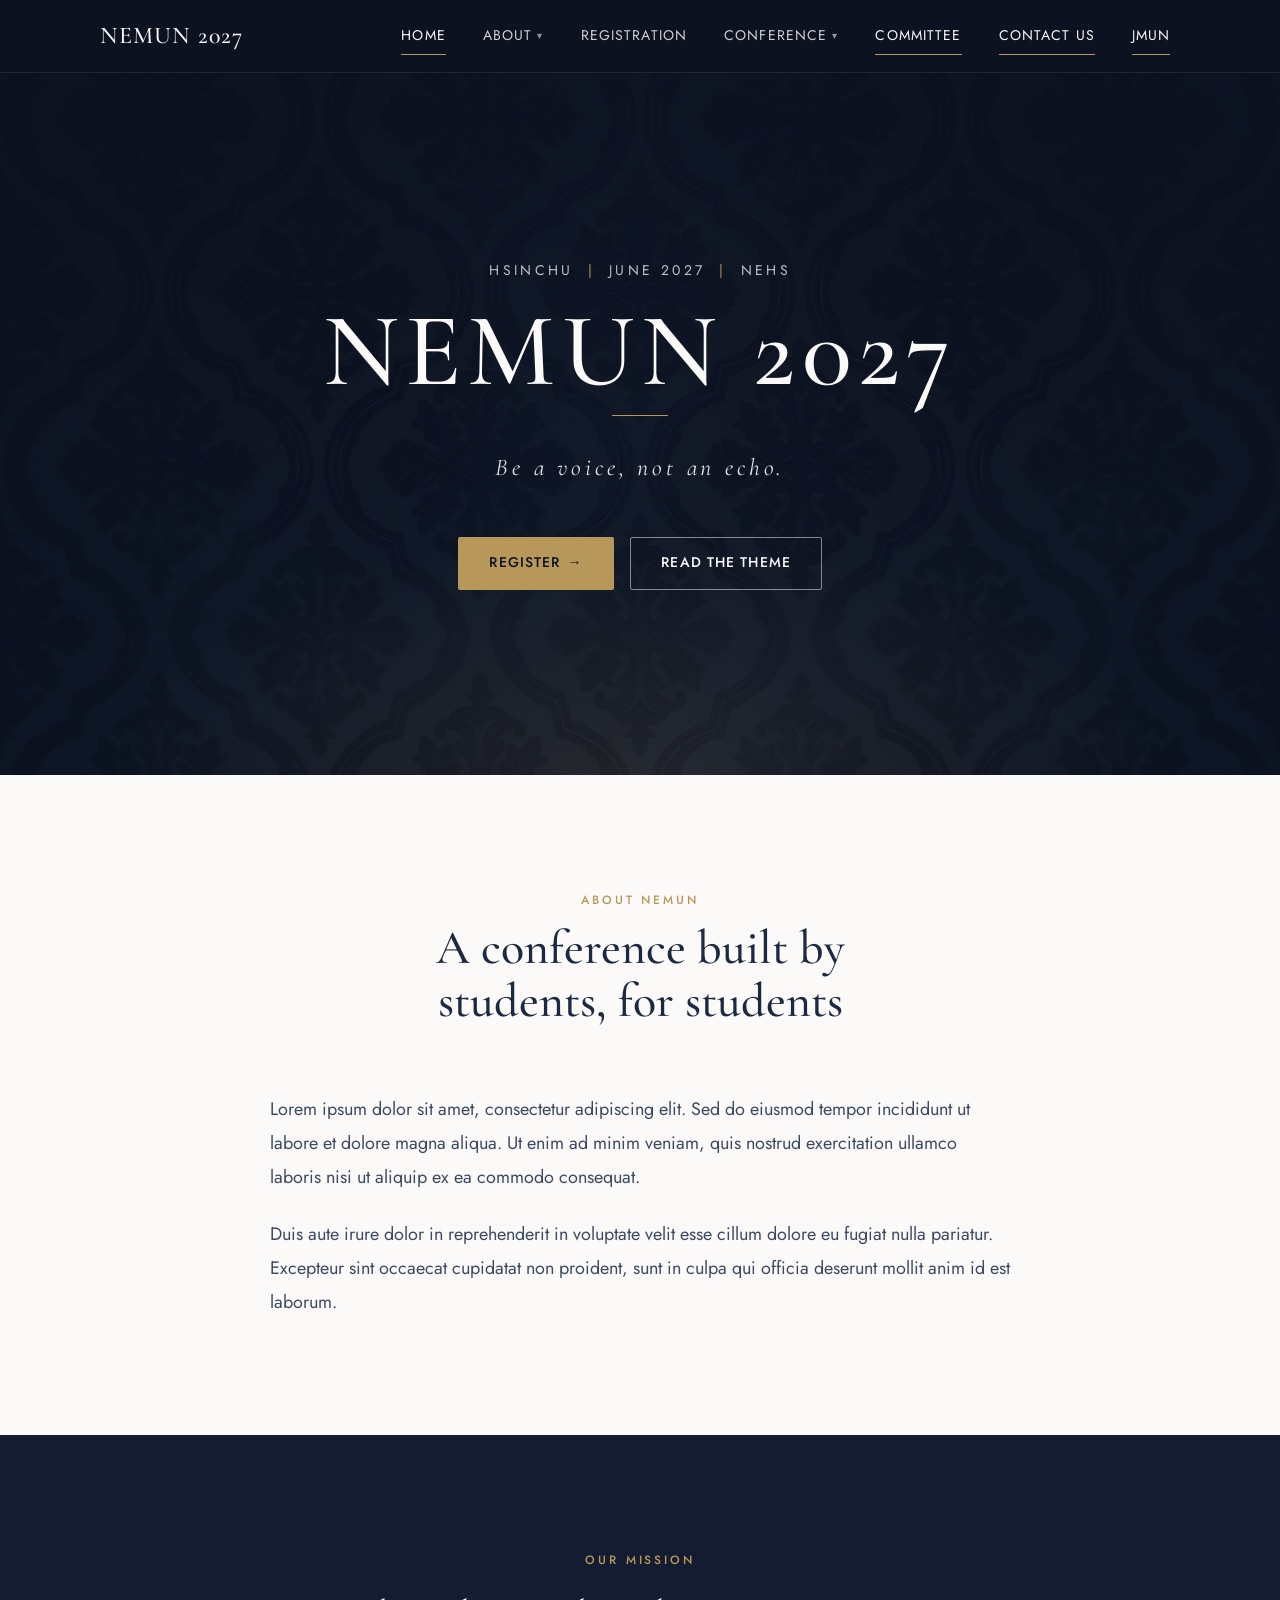
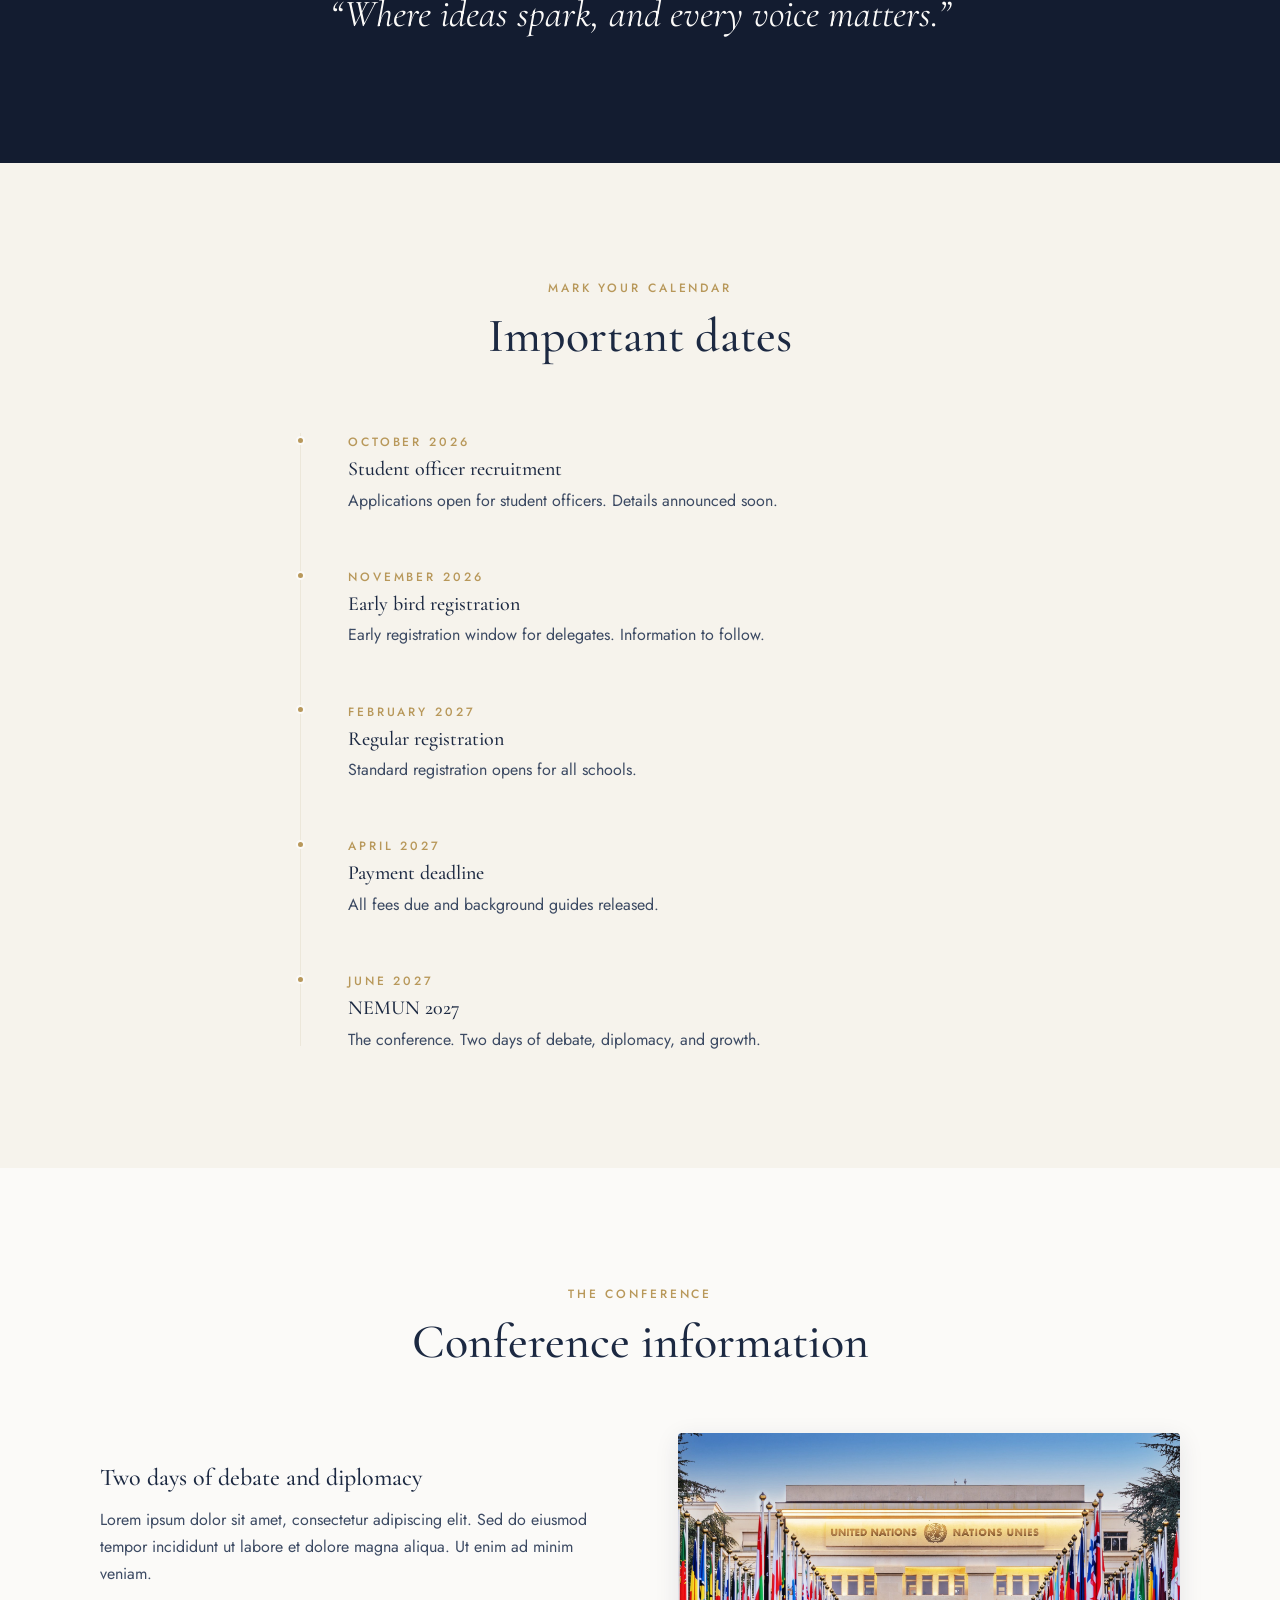
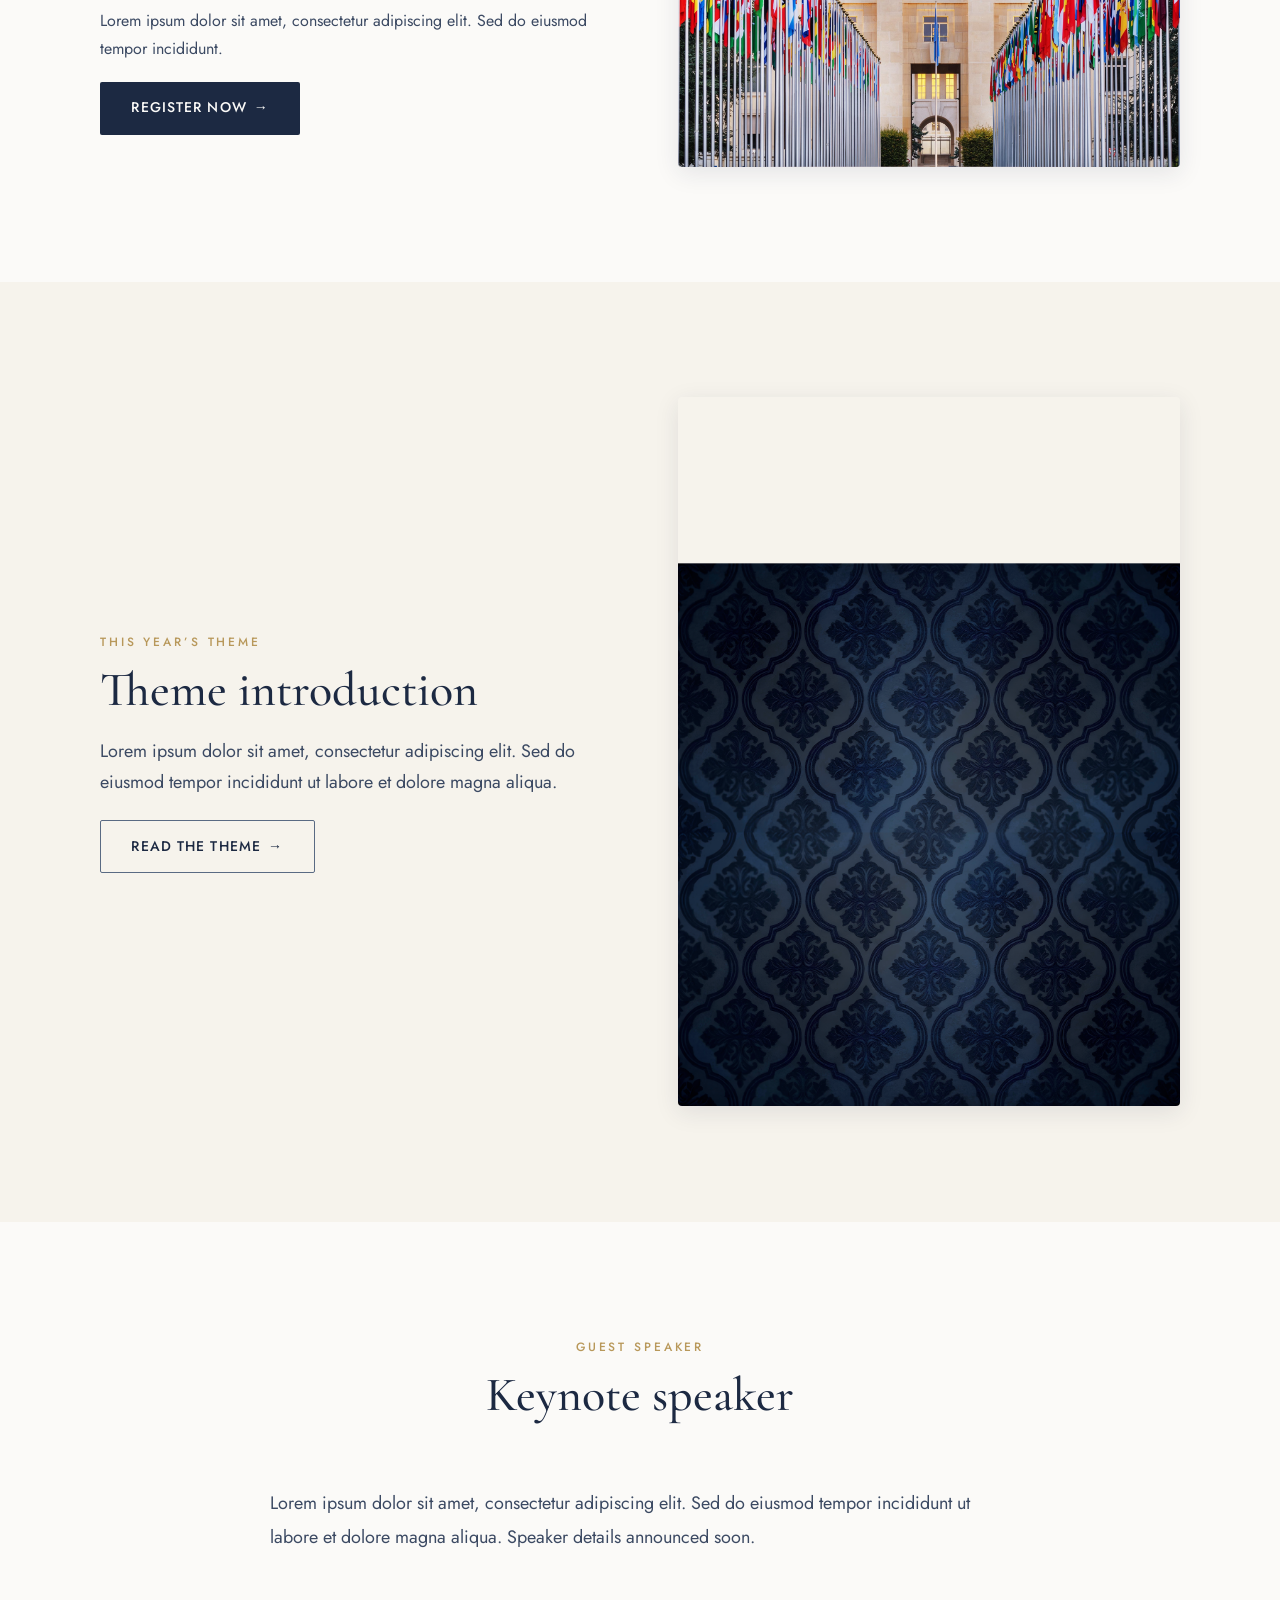
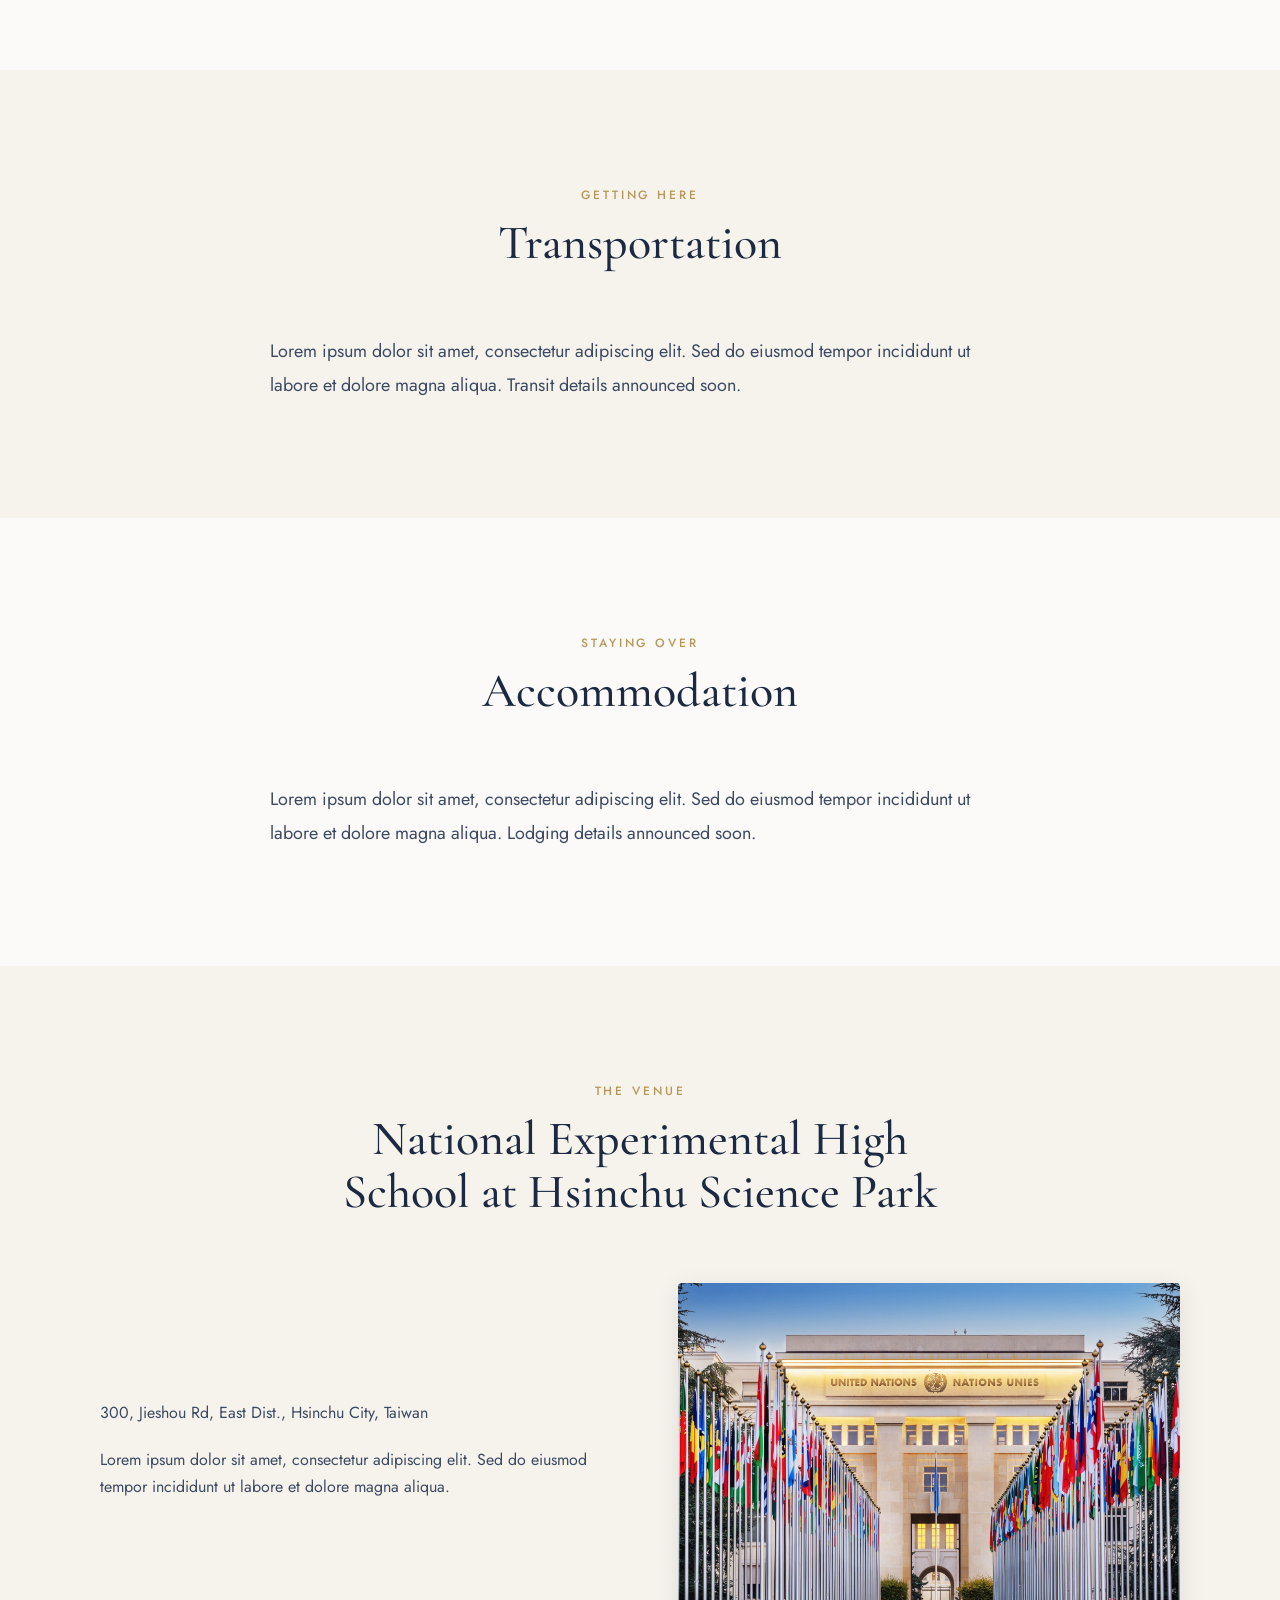
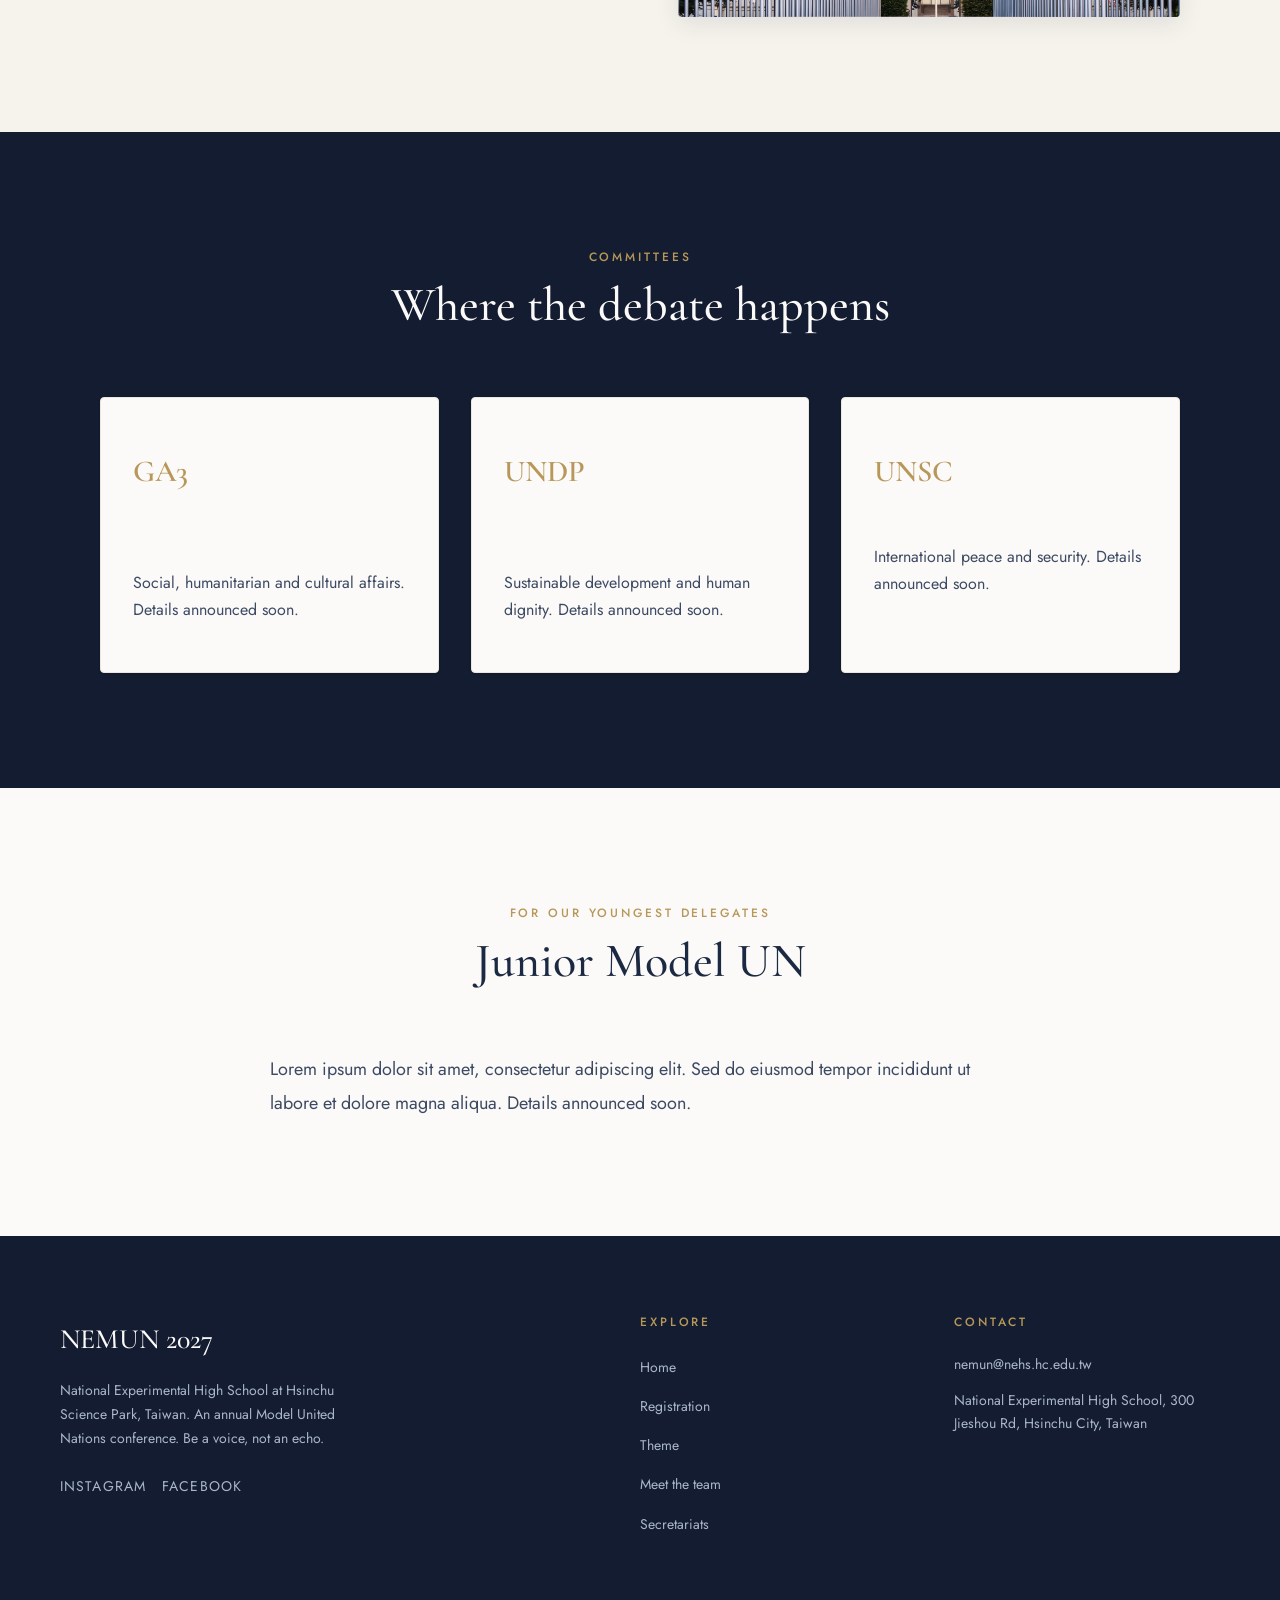
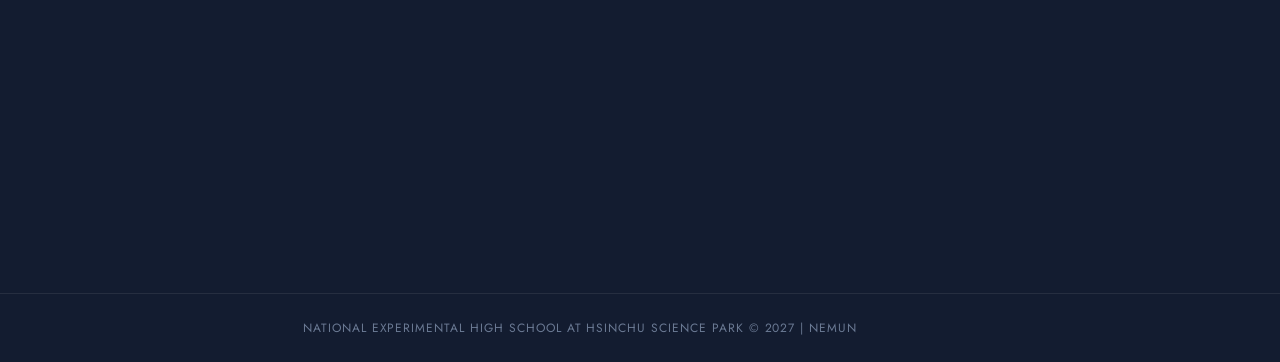
==== index.html @ b5946af2 "Fix routing: main.html -> index.html after rename" ====
<!DOCTYPE html>
<html lang="en">
<head>
  <meta charset="UTF-8">
  <meta name="viewport" content="width=device-width, initial-scale=1.0">
  <title>NEMUN 2027 | Model United Nations at NEHS</title>
  <meta name="description" content="NEMUN 2027, the annual Model United Nations conference hosted by National Experimental High School at Hsinchu Science Park. Be a voice, not an echo.">
  <link rel="preconnect" href="https://fonts.googleapis.com">
  <link rel="preconnect" href="https://fonts.gstatic.com" crossorigin>
  <link href="https://fonts.googleapis.com/css2?family=Cormorant+Garamond:ital,wght@0,400;0,500;0,600;1,400&family=Jost:wght@300;400;500&display=swap" rel="stylesheet">
  <link rel="stylesheet" href="tokens.css">
  <link rel="stylesheet" href="base.css">
  <link rel="stylesheet" href="nav.css">
  <link rel="stylesheet" href="hero.css">
  <link rel="stylesheet" href="sections.css">
  <link rel="stylesheet" href="footer.css">
  <link rel="stylesheet" href="motion.css">
</head>
<body data-page="index.html">

  <div data-site-header></div>

  <main>

    <!-- Hero -->
    <header class="hero">
      <div class="hero-inner reveal">
        <p class="hero-meta">
          <span>Hsinchu</span>
          <span class="meta-sep">|</span>
          <span>June 2027</span>
          <span class="meta-sep">|</span>
          <span>NEHS</span>
        </p>
        <h1 class="hero-title">NEMUN 2027</h1>
        <hr class="hero-rule">
        <p class="hero-tagline">Be a voice, not an echo.</p>
        <div class="btn-row btn-row--center">
          <a class="btn btn--gold" href="registration.html">Register <span class="btn-arrow" aria-hidden="true">&rarr;</span></a>
          <a class="btn btn--outline-light" href="theme-introduction.html">Read the theme</a>
        </div>
      </div>
    </header>

    <!-- About -->
    <section class="section section--cream" id="about">
      <div class="container-narrow" style="padding-inline:var(--gutter)">
        <div class="section-head reveal">
          <p class="eyebrow">About NEMUN</p>
          <h2 class="section-title">A conference built by students, for students</h2>
        </div>
        <div class="prose reveal">
          <p>Lorem ipsum dolor sit amet, consectetur adipiscing elit. Sed do eiusmod tempor incididunt ut labore et dolore magna aliqua. Ut enim ad minim veniam, quis nostrud exercitation ullamco laboris nisi ut aliquip ex ea commodo consequat.</p>
          <p>Duis aute irure dolor in reprehenderit in voluptate velit esse cillum dolore eu fugiat nulla pariatur. Excepteur sint occaecat cupidatat non proident, sunt in culpa qui officia deserunt mollit anim id est laborum.</p>
        </div>
      </div>
    </section>

    <!-- Quote band -->
    <section class="section section--navy">
      <div class="container-narrow" style="padding-inline:var(--gutter)">
        <div class="reveal" style="text-align:center">
          <p class="eyebrow">Our mission</p>
          <p class="lead" style="font-family:var(--font-display);font-size:clamp(1.6rem,4vw,2.4rem);font-style:italic;color:var(--cream-50);margin-bottom:0">&ldquo;Where ideas spark, and every voice matters.&rdquo;</p>
        </div>
      </div>
    </section>

    <!-- Important dates -->
    <section class="section section--paper" id="dates">
      <div class="container-narrow" style="padding-inline:var(--gutter)">
        <div class="section-head reveal">
          <p class="eyebrow">Mark your calendar</p>
          <h2 class="section-title">Important dates</h2>
        </div>
        <div class="timeline reveal">
          <div class="timeline-item">
            <time>October 2026</time>
            <h4>Student officer recruitment</h4>
            <p>Applications open for student officers. Details announced soon.</p>
          </div>
          <div class="timeline-item">
            <time>November 2026</time>
            <h4>Early bird registration</h4>
            <p>Early registration window for delegates. Information to follow.</p>
          </div>
          <div class="timeline-item">
            <time>February 2027</time>
            <h4>Regular registration</h4>
            <p>Standard registration opens for all schools.</p>
          </div>
          <div class="timeline-item">
            <time>April 2027</time>
            <h4>Payment deadline</h4>
            <p>All fees due and background guides released.</p>
          </div>
          <div class="timeline-item">
            <time>June 2027</time>
            <h4>NEMUN 2027</h4>
            <p>The conference. Two days of debate, diplomacy, and growth.</p>
          </div>
        </div>
      </div>
    </section>

    <!-- Conference info -->
    <section class="section section--cream" id="conference">
      <div class="container">
        <div class="section-head reveal">
          <p class="eyebrow">The conference</p>
          <h2 class="section-title">Conference information</h2>
        </div>
        <div class="split">
          <div class="split-copy reveal">
            <h3 style="font-size:var(--text-2xl)">Two days of debate and diplomacy</h3>
            <p>Lorem ipsum dolor sit amet, consectetur adipiscing elit. Sed do eiusmod tempor incididunt ut labore et dolore magna aliqua. Ut enim ad minim veniam.</p>
            <p>Lorem ipsum dolor sit amet, consectetur adipiscing elit. Sed do eiusmod tempor incididunt.</p>
            <div class="btn-row">
              <a class="btn btn--primary" href="registration.html">Register now <span class="btn-arrow" aria-hidden="true">&rarr;</span></a>
            </div>
          </div>
          <div class="split-media reveal">
            <img src="un-flags-1920.jpg" alt="Flags of the United Nations">
          </div>
        </div>
      </div>
    </section>

    <!-- Theme -->
    <section class="section section--paper" id="theme">
      <div class="container">
        <div class="split split--flip">
          <div class="split-media reveal">
            <img src="hero-texture.png" alt="NEMUN wallpaper texture">
          </div>
          <div class="split-copy reveal">
            <p class="eyebrow">This year&rsquo;s theme</p>
            <h2 class="section-title">Theme introduction</h2>
            <p class="lead">Lorem ipsum dolor sit amet, consectetur adipiscing elit. Sed do eiusmod tempor incididunt ut labore et dolore magna aliqua.</p>
            <div class="btn-row">
              <a class="btn btn--outline" href="theme-introduction.html">Read the theme <span class="btn-arrow" aria-hidden="true">&rarr;</span></a>
            </div>
          </div>
        </div>
      </div>
    </section>

    <!-- Keynote -->
    <section class="section section--cream" id="keynote">
      <div class="container-narrow" style="padding-inline:var(--gutter)">
        <div class="section-head reveal">
          <p class="eyebrow">Guest speaker</p>
          <h2 class="section-title">Keynote speaker</h2>
        </div>
        <div class="prose reveal">
          <p>Lorem ipsum dolor sit amet, consectetur adipiscing elit. Sed do eiusmod tempor incididunt ut labore et dolore magna aliqua. Speaker details announced soon.</p>
        </div>
      </div>
    </section>

    <!-- Transportation -->
    <section class="section section--paper" id="transportation">
      <div class="container-narrow" style="padding-inline:var(--gutter)">
        <div class="section-head reveal">
          <p class="eyebrow">Getting here</p>
          <h2 class="section-title">Transportation</h2>
        </div>
        <div class="prose reveal">
          <p>Lorem ipsum dolor sit amet, consectetur adipiscing elit. Sed do eiusmod tempor incididunt ut labore et dolore magna aliqua. Transit details announced soon.</p>
        </div>
      </div>
    </section>

    <!-- Accommodation -->
    <section class="section section--cream" id="accommodation">
      <div class="container-narrow" style="padding-inline:var(--gutter)">
        <div class="section-head reveal">
          <p class="eyebrow">Staying over</p>
          <h2 class="section-title">Accommodation</h2>
        </div>
        <div class="prose reveal">
          <p>Lorem ipsum dolor sit amet, consectetur adipiscing elit. Sed do eiusmod tempor incididunt ut labore et dolore magna aliqua. Lodging details announced soon.</p>
        </div>
      </div>
    </section>

    <!-- Venue -->
    <section class="section section--paper" id="venue">
      <div class="container">
        <div class="section-head reveal">
          <p class="eyebrow">The venue</p>
          <h2 class="section-title">National Experimental High School at Hsinchu Science Park</h2>
        </div>
        <div class="split">
          <div class="split-copy reveal">
            <p>300, Jieshou Rd, East Dist., Hsinchu City, Taiwan</p>
            <p>Lorem ipsum dolor sit amet, consectetur adipiscing elit. Sed do eiusmod tempor incididunt ut labore et dolore magna aliqua.</p>
          </div>
          <div class="split-media reveal">
            <img src="un-flags-1920.jpg" alt="United Nations flags">
          </div>
        </div>
      </div>
    </section>

    <!-- Committee -->
    <section class="section section--navy" id="committee">
      <div class="container">
        <div class="section-head reveal">
          <p class="eyebrow">Committees</p>
          <h2 class="section-title">Where the debate happens</h2>
        </div>
        <div class="card-grid reveal-group">
          <article class="card">
            <span class="card-code">GA3</span>
            <h3>General Assembly Third Committee</h3>
            <p>Social, humanitarian and cultural affairs. Details announced soon.</p>
          </article>
          <article class="card">
            <span class="card-code">UNDP</span>
            <h3>UN Development Programme</h3>
            <p>Sustainable development and human dignity. Details announced soon.</p>
          </article>
          <article class="card">
            <span class="card-code">UNSC</span>
            <h3>UN Security Council</h3>
            <p>International peace and security. Details announced soon.</p>
          </article>
        </div>
      </div>
    </section>

    <!-- JMUN -->
    <section class="section section--cream" id="jmun">
      <div class="container-narrow" style="padding-inline:var(--gutter)">
        <div class="section-head reveal">
          <p class="eyebrow">For our youngest delegates</p>
          <h2 class="section-title">Junior Model UN</h2>
        </div>
        <div class="prose reveal">
          <p>Lorem ipsum dolor sit amet, consectetur adipiscing elit. Sed do eiusmod tempor incididunt ut labore et dolore magna aliqua. Details announced soon.</p>
        </div>
      </div>
    </section>

  </main>

  <div data-site-footer></div>

  <script src="site.js"></script>
</body>
</html>
---- tokens.css ----
/* ============================================================
   NEMUN 2027 Design Tokens
   Single source of truth for the whole site.
   Inspired by the 2026 site palette (navy + cream), executed cleanly.
   ============================================================ */

:root {
  /* --- Color: Brand navy scale (2026 navy preserved, deepened) --- */
  --navy-950: #0c1220;
  --navy-900: #131c30;
  --navy-800: #1c2942;
  --navy-700: #283953;
  --navy-600: #36455f;
  --navy-500: #4a5a70;
  --navy-400: #596a83;

  /* --- Color: Ink / text --- */
  --ink-900: #1c2942;   /* primary text */
  --ink-700: #3c4a63;   /* secondary text */
  --ink-500: #6b7a94;   /* muted / meta text */
  --ink-300: #aab6c9;

  /* --- Color: Cream / paper (2026 palette preserved) --- */
  --cream-50:  #fbfaf8;  /* page background */
  --cream-100: #f6f3ec;  /* raised paper */
  --cream-200: #ece7da;  /* hairlines on cream */

  /* --- Color: Accent / light blue (theme-intro echo from 2026) --- */
  --blue-100: #deedf6;
  --blue-200: #c4d8e9;
  --blue-300: #9fbcd4;

  /* --- Color: functional --- */
  --white: #ffffff;
  --gold: #b8985a;          /* restrained accent, used sparingly */
  --gold-soft: rgba(184, 152, 90, 0.14);

  /* --- Typography --- */
  --font-display: "Cormorant Garamond", "Georgia", "Times New Roman", serif;
  --font-body: "Jost", "Helvetica Neue", Arial, sans-serif;

  /* --- Type scale (fluid, mobile-first) --- */
  --text-xs:  0.75rem;
  --text-sm:  0.875rem;
  --text-base: 1rem;
  --text-lg:  1.125rem;
  --text-xl:  1.25rem;
  --text-2xl: 1.5rem;
  --text-3xl: 2rem;
  --text-4xl: 2.5rem;
  --text-5xl: 3.25rem;
  --text-6xl: 4rem;

  --leading-tight: 1.1;
  --leading-snug: 1.35;
  --leading-relaxed: 1.7;
  --leading-loose: 1.9;

  --tracking-wide: 0.08em;
  --tracking-wider: 0.16em;
  --tracking-widest: 0.24em;

  /* --- Spacing scale --- */
  --space-1: 0.25rem;
  --space-2: 0.5rem;
  --space-3: 0.75rem;
  --space-4: 1rem;
  --space-5: 1.5rem;
  --space-6: 2rem;
  --space-8: 3rem;
  --space-10: 4rem;
  --space-12: 5rem;
  --space-16: 8rem;

  /* --- Layout --- */
  --container-max: 1160px;
  --container-narrow: 820px;
  --section-pad: clamp(4rem, 9vw, 8rem);
  --gutter: clamp(1.25rem, 5vw, 2.5rem);

  /* --- Radii (shape lock: sharp + one soft radius for media) --- */
  --radius-sm: 2px;
  --radius-md: 4px;

  /* --- Shadows (tinted, no pure black) --- */
  --shadow-sm: 0 1px 3px rgba(28, 41, 66, 0.08), 0 1px 2px rgba(28, 41, 66, 0.06);
  --shadow-md: 0 6px 24px rgba(28, 41, 66, 0.10);
  --shadow-lg: 0 16px 48px rgba(28, 41, 66, 0.16);

  /* --- Motion --- */
  --ease-out: cubic-bezier(0.16, 1, 0.3, 1);
  --ease-in-out: cubic-bezier(0.65, 0, 0.35, 1);
  --dur-1: 180ms;
  --dur-2: 320ms;
  --dur-3: 600ms;
  --dur-4: 900ms;

  /* --- Nav --- */
  --nav-h: 72px;
}
---- base.css ----
/* ============================================================
   Base reset + global typography
   ============================================================ */

*, *::before, *::after {
  box-sizing: border-box;
}

html {
  scroll-behavior: smooth;
  scroll-padding-top: calc(var(--nav-h) + 16px);
  -webkit-text-size-adjust: 100%;
}

body {
  margin: 0;
  font-family: var(--font-body);
  font-size: var(--text-base);
  line-height: var(--leading-relaxed);
  color: var(--ink-700);
  background-color: var(--cream-50);
  -webkit-font-smoothing: antialiased;
  text-rendering: optimizeLegibility;
}

img, picture, video, svg {
  display: block;
  max-width: 100%;
  height: auto;
}

h1, h2, h3, h4 {
  font-family: var(--font-display);
  font-weight: 500;
  color: var(--ink-900);
  line-height: var(--leading-tight);
  margin: 0 0 0.6em;
  text-wrap: balance;
}

p {
  margin: 0 0 1.25em;
}

a {
  color: var(--navy-700);
  text-decoration: none;
  transition: color var(--dur-1) var(--ease-out);
}

a:hover {
  color: var(--navy-900);
}

::selection {
  background: var(--navy-800);
  color: var(--cream-50);
}

:focus-visible {
  outline: 2px solid var(--gold);
  outline-offset: 3px;
}

/* --- Utilities --- */
.container {
  width: 100%;
  max-width: var(--container-max);
  margin-inline: auto;
  padding-inline: var(--gutter);
}

.container-narrow {
  max-width: var(--container-narrow);
  margin-inline: auto;
}

.eyebrow {
  font-family: var(--font-body);
  font-size: var(--text-xs);
  font-weight: 500;
  letter-spacing: var(--tracking-widest);
  text-transform: uppercase;
  color: var(--gold);
  margin: 0 0 0.75rem;
}

.section-title {
  font-size: clamp(2rem, 4vw, 3rem);
  margin-bottom: 0.4em;
}

.lead {
  font-size: var(--text-lg);
  color: var(--ink-700);
  line-height: var(--leading-relaxed);
}

.meta {
  font-size: var(--text-sm);
  letter-spacing: var(--tracking-wide);
  text-transform: uppercase;
  color: var(--ink-500);
}

.divider {
  border: 0;
  height: 1px;
  background: var(--cream-200);
  margin: 0;
}

@media (prefers-reduced-motion: reduce) {
  html {
    scroll-behavior: auto;
  }
  *, *::before, *::after {
    animation-duration: 0.01ms !important;
    animation-iteration-count: 1 !important;
    transition-duration: 0.01ms !important;
  }
}
---- nav.css ----
/* ============================================================
   Site header + navigation (injected by site.js)
   ============================================================ */

.site-header {
  position: sticky;
  top: 0;
  z-index: 50;
  background: var(--navy-950);
  border-bottom: 1px solid rgba(251, 250, 248, 0.08);
}

.nav {
  height: var(--nav-h);
  display: flex;
  align-items: center;
  justify-content: space-between;
  gap: var(--space-6);
}

.brand {
  font-family: var(--font-display);
  font-size: 1.5rem;
  font-weight: 500;
  letter-spacing: 0.04em;
  color: var(--cream-50);
  white-space: nowrap;
  line-height: 1;
}

.brand:hover {
  color: var(--cream-50);
}

.nav-links {
  display: flex;
  align-items: center;
  gap: clamp(0.25rem, 1.4vw, 1.25rem);
  margin: 0;
  padding: 0;
  list-style: none;
}

.nav-links > li {
  position: relative;
}

.nav-links a {
  display: inline-flex;
  align-items: center;
  gap: 0.35em;
  padding: 0.55rem 0.6rem;
  font-family: var(--font-body);
  font-size: var(--text-sm);
  font-weight: 400;
  letter-spacing: var(--tracking-wide);
  text-transform: uppercase;
  color: rgba(251, 250, 248, 0.82);
  white-space: nowrap;
}

.nav-links a:hover,
.nav-links a[aria-current="page"] {
  color: var(--cream-50);
}

.nav-links a[aria-current="page"]::after {
  content: "";
  position: absolute;
  left: 0.6rem;
  right: 0.6rem;
  bottom: 0.1rem;
  height: 1px;
  background: var(--gold);
}

.nav-links .caret {
  font-size: 0.6rem;
  opacity: 0.7;
}

/* Dropdown */
.dropdown {
  position: absolute;
  top: calc(100% + 0px);
  left: 0;
  min-width: 220px;
  padding: 0.5rem 0;
  background: var(--navy-900);
  border: 1px solid rgba(251, 250, 248, 0.08);
  border-top: 2px solid var(--gold);
  box-shadow: var(--shadow-lg);
  opacity: 0;
  visibility: hidden;
  transform: translateY(8px);
  transition:
    opacity var(--dur-2) var(--ease-out),
    transform var(--dur-2) var(--ease-out),
    visibility var(--dur-2);
}

.nav-item--dropdown:hover .dropdown,
.nav-item--dropdown:focus-within .dropdown {
  opacity: 1;
  visibility: visible;
  transform: translateY(0);
}

.dropdown a {
  display: block;
  width: 100%;
  padding: 0.6rem 1.1rem;
  font-family: var(--font-body);
  font-size: var(--text-sm);
  letter-spacing: var(--tracking-wide);
  text-transform: uppercase;
  color: rgba(251, 250, 248, 0.75);
  white-space: normal;
}

.dropdown a:hover,
.dropdown a[aria-current="page"] {
  color: var(--cream-50);
  background: rgba(251, 250, 248, 0.06);
}

.dropdown a[aria-current="page"]::after {
  display: none;
}

/* Nav toggle (mobile) */
.nav-toggle {
  display: none;
  flex-direction: column;
  justify-content: center;
  gap: 6px;
  width: 44px;
  height: 44px;
  padding: 10px;
  background: transparent;
  border: 0;
  cursor: pointer;
}

.nav-toggle span {
  display: block;
  height: 2px;
  width: 100%;
  background: var(--cream-50);
  transition: transform var(--dur-2) var(--ease-out), opacity var(--dur-2);
}

body.nav-open .nav-toggle span:nth-child(1) {
  transform: translateY(8px) rotate(45deg);
}

body.nav-open .nav-toggle span:nth-child(2) {
  opacity: 0;
}

body.nav-open .nav-toggle span:nth-child(3) {
  transform: translateY(-8px) rotate(-45deg);
}

/* --- Mobile nav panel --- */
@media (max-width: 900px) {
  .nav-toggle {
    display: flex;
  }

  .nav-links {
    position: fixed;
    inset: var(--nav-h) 0 auto 0;
    flex-direction: column;
    align-items: stretch;
    gap: 0;
    padding: 1rem var(--gutter) 2rem;
    background: var(--navy-950);
    border-bottom: 1px solid rgba(251, 250, 248, 0.08);
    box-shadow: var(--shadow-lg);
    max-height: 0;
    overflow: hidden;
    opacity: 0;
    transition: max-height var(--dur-3) var(--ease-in-out), opacity var(--dur-2);
  }

  body.nav-open .nav-links {
    max-height: 80vh;
    opacity: 1;
    overflow-y: auto;
  }

  .nav-links > li {
    width: 100%;
  }

  .nav-links > li > a {
    width: 100%;
    justify-content: space-between;
    padding: 0.9rem 0;
    border-bottom: 1px solid rgba(251, 250, 248, 0.06);
    font-size: var(--text-base);
  }

  .nav-links a[aria-current="page"]::after {
    display: none;
  }

  .dropdown {
    position: static;
    min-width: 0;
    opacity: 1;
    visibility: visible;
    transform: none;
    background: transparent;
    border: 0;
    border-top: 0;
    box-shadow: none;
    padding: 0 0 0 0.5rem;
    max-height: 0;
    overflow: hidden;
    transition: max-height var(--dur-3) var(--ease-in-out);
  }

  .nav-item--dropdown.is-open .dropdown,
  .nav-item--dropdown:focus-within .dropdown {
    max-height: 400px;
  }

  .dropdown a {
    padding: 0.7rem 0.75rem;
    border-bottom: 1px solid rgba(251, 250, 248, 0.05);
  }
}
---- hero.css ----
/* ============================================================
   Hero (home)
   ============================================================ */

.hero {
  position: relative;
  display: flex;
  align-items: center;
  justify-content: center;
  min-height: min(78vh, 720px);
  padding: var(--space-12) 0;
  background-color: var(--navy-900);
  background-image: linear-gradient(180deg, rgba(12, 18, 32, 0.92), rgba(12, 18, 32, 0.82)),
    url("hero-texture.png");
  background-size: cover;
  background-position: center;
  color: var(--cream-50);
  text-align: center;
  overflow: hidden;
}

.hero::after {
  content: "";
  position: absolute;
  inset: 0;
  background: radial-gradient(60% 50% at 50% 100%, rgba(184, 152, 90, 0.10), transparent 70%);
  pointer-events: none;
}

.hero-inner {
  position: relative;
  z-index: 1;
  max-width: 780px;
  padding-inline: var(--gutter);
}

.hero-meta {
  font-family: var(--font-body);
  font-size: var(--text-sm);
  font-weight: 400;
  letter-spacing: var(--tracking-widest);
  text-transform: uppercase;
  color: rgba(251, 250, 248, 0.75);
  margin: 0 0 var(--space-4);
  display: flex;
  align-items: center;
  justify-content: center;
  gap: 1em;
}

.hero-meta .meta-sep {
  color: var(--gold);
}

.hero-title {
  font-family: var(--font-display);
  font-size: clamp(3rem, 10vw, 6.5rem);
  font-weight: 500;
  letter-spacing: 0.06em;
  line-height: 1;
  color: var(--cream-50);
  margin: 0 0 var(--space-3);
}

.hero-tagline {
  font-family: var(--font-display);
  font-style: italic;
  font-size: clamp(1.1rem, 3vw, 1.5rem);
  letter-spacing: var(--tracking-wider);
  color: rgba(251, 250, 248, 0.9);
  margin: 0 0 var(--space-8);
}

.hero-rule {
  width: 56px;
  height: 1px;
  border: 0;
  background: var(--gold);
  margin: 0 auto var(--space-6);
}

/* Page header (interior pages): smaller, cream, hairline bottom */
.page-header {
  padding: clamp(3.5rem, 8vw, 6rem) 0;
  background: var(--cream-100);
  border-bottom: 1px solid var(--cream-200);
  text-align: center;
}

.page-header .container-narrow {
  padding-inline: var(--gutter);
}

.page-title {
  font-size: clamp(2.5rem, 6vw, 4rem);
  margin: 0;
}

@media (max-width: 640px) {
  .hero {
    min-height: 68vh;
  }
  .hero-meta {
    flex-wrap: wrap;
    gap: 0.35em;
    line-height: 1.8;
  }
}
---- sections.css ----
/* ============================================================
   Content sections, cards, timeline, buttons
   ============================================================ */

.section {
  padding-block: var(--section-pad);
}

.section--cream {
  background: var(--cream-50);
}

.section--paper {
  background: var(--cream-100);
}

.section--navy {
  background: var(--navy-900);
  color: var(--ink-300);
}

.section--navy .section-title,
.section--navy h2,
.section--navy h3 {
  color: var(--cream-50);
}

.section-head {
  max-width: 640px;
  margin: 0 auto var(--space-10);
  text-align: center;
}

.section--navy .section-head .lead {
  color: rgba(251, 250, 248, 0.78);
}

.section--navy .eyebrow {
  color: var(--gold);
}

/* Split / two-column content */
.split {
  display: grid;
  grid-template-columns: 1fr 1fr;
  gap: clamp(2rem, 6vw, 5rem);
  align-items: center;
}

.split--flip .split-media {
  order: 2;
}

.split-copy p:last-child {
  margin-bottom: 0;
}

.split-media {
  position: relative;
  border-radius: var(--radius-md);
  overflow: hidden;
  box-shadow: var(--shadow-md);
}

/* --- Buttons --- */
.btn {
  display: inline-flex;
  align-items: center;
  justify-content: center;
  gap: 0.5em;
  padding: 0.85rem 1.9rem;
  font-family: var(--font-body);
  font-size: var(--text-sm);
  font-weight: 500;
  letter-spacing: var(--tracking-wide);
  text-transform: uppercase;
  text-decoration: none;
  border-radius: var(--radius-sm);
  border: 1px solid transparent;
  cursor: pointer;
  transition:
    background-color var(--dur-2) var(--ease-out),
    color var(--dur-2) var(--ease-out),
    border-color var(--dur-2) var(--ease-out),
    transform var(--dur-2) var(--ease-out),
    box-shadow var(--dur-2) var(--ease-out);
}

.btn--primary {
  background: var(--navy-800);
  color: var(--cream-50);
}

.btn--primary:hover {
  background: var(--navy-700);
  color: var(--cream-50);
  transform: translateY(-2px);
  box-shadow: var(--shadow-md);
}

.btn--gold {
  background: var(--gold);
  color: var(--navy-950);
}

.btn--gold:hover {
  background: #c9a968;
  color: var(--navy-950);
  transform: translateY(-2px);
  box-shadow: var(--shadow-md);
}

.btn--outline {
  border-color: var(--navy-400);
  color: var(--navy-800);
  background: transparent;
}

.btn--outline:hover {
  border-color: var(--navy-800);
  background: var(--navy-800);
  color: var(--cream-50);
  transform: translateY(-2px);
}

.btn--outline-light {
  border-color: rgba(251, 250, 248, 0.5);
  color: var(--cream-50);
  background: transparent;
}

.btn--outline-light:hover {
  border-color: var(--cream-50);
  background: var(--cream-50);
  color: var(--navy-900);
  transform: translateY(-2px);
}

.btn-row {
  display: flex;
  flex-wrap: wrap;
  gap: var(--space-4);
  align-items: center;
}

.section--navy .btn-row,
.btn-row--center {
  justify-content: center;
}

/* --- Card grid --- */
.card-grid {
  display: grid;
  grid-template-columns: repeat(auto-fit, minmax(280px, 1fr));
  gap: var(--space-6);
}

.card {
  position: relative;
  background: var(--cream-50);
  border: 1px solid var(--cream-200);
  border-radius: var(--radius-md);
  padding: var(--space-8) var(--space-6);
  box-shadow: var(--shadow-sm);
  transition:
    transform var(--dur-3) var(--ease-out),
    box-shadow var(--dur-3) var(--ease-out),
    border-color var(--dur-2);
}

.card:hover {
  transform: translateY(-6px);
  box-shadow: var(--shadow-md);
  border-color: var(--blue-200);
}

.card h3 {
  font-size: var(--text-2xl);
  margin-bottom: 0.35em;
}

.card p {
  margin-bottom: 0;
  color: var(--ink-700);
}

.card .card-code {
  font-family: var(--font-display);
  font-size: 1.9rem;
  font-weight: 600;
  color: var(--gold);
  display: block;
  margin-bottom: 0.35em;
}

.card .card-tag {
  font-family: var(--font-body);
  font-size: var(--text-xs);
  font-weight: 500;
  letter-spacing: var(--tracking-widest);
  text-transform: uppercase;
  color: var(--ink-500);
  display: block;
  margin-bottom: 0.6em;
}

/* --- Timeline (important dates) --- */
.timeline {
  position: relative;
  max-width: 680px;
  margin: 0 auto;
}

.timeline::before {
  content: "";
  position: absolute;
  left: 0;
  top: 0.4em;
  bottom: 0.4em;
  width: 1px;
  background: var(--cream-200);
}

.timeline-item {
  position: relative;
  padding: 0 0 var(--space-8) var(--space-8);
}

.timeline-item:last-child {
  padding-bottom: 0;
}

.timeline-item::before {
  content: "";
  position: absolute;
  left: -4px;
  top: 0.55em;
  width: 9px;
  height: 9px;
  border-radius: 50%;
  background: var(--gold);
  border: 2px solid var(--cream-50);
}

.timeline-item time {
  font-family: var(--font-body);
  font-size: var(--text-xs);
  font-weight: 500;
  letter-spacing: var(--tracking-widest);
  text-transform: uppercase;
  color: var(--gold);
}

.timeline-item h4 {
  font-size: var(--text-xl);
  margin: 0.25rem 0 0.4rem;
}

.timeline-item p {
  margin: 0;
  color: var(--ink-700);
}

/* --- Team cards --- */
.team-grid {
  display: grid;
  grid-template-columns: repeat(auto-fill, minmax(240px, 1fr));
  gap: var(--space-6);
}

.team-card {
  text-align: center;
  padding: var(--space-6) var(--space-5);
}

.team-avatar {
  width: 120px;
  height: 120px;
  margin: 0 auto var(--space-5);
  border-radius: 50%;
  background: var(--cream-100);
  border: 1px solid var(--cream-200);
  overflow: hidden;
  display: flex;
  align-items: center;
  justify-content: center;
}

.team-avatar img {
  width: 100%;
  height: 100%;
  object-fit: cover;
}

.team-avatar .avatar-initials {
  font-family: var(--font-display);
  font-size: 2.2rem;
  color: var(--navy-400);
}

.team-card h3 {
  font-size: var(--text-xl);
  margin-bottom: 0.25rem;
}

.team-role {
  font-size: var(--text-sm);
  letter-spacing: var(--tracking-wide);
  text-transform: uppercase;
  color: var(--gold);
  margin-bottom: var(--space-4);
}

.team-bio {
  font-size: var(--text-sm);
  line-height: var(--leading-relaxed);
  color: var(--ink-700);
  margin: 0;
}

/* --- Rich text prose --- */
.prose {
  max-width: var(--container-narrow);
  margin-inline: auto;
}

.prose p {
  font-size: var(--text-lg);
  line-height: var(--leading-loose);
  color: var(--ink-700);
}

.prose p:last-child {
  margin-bottom: 0;
}

@media (max-width: 760px) {
  .split {
    grid-template-columns: 1fr;
  }
  .split--flip .split-media {
    order: 0;
  }
}
---- footer.css ----
/* ============================================================
   Site footer (injected by site.js)
   ============================================================ */

.site-footer {
  background: var(--navy-900);
  color: var(--ink-300);
}

.footer-top {
  padding: var(--space-12) 0 var(--space-8);
}

.footer-grid {
  display: grid;
  grid-template-columns: 2fr 1fr 1fr;
  gap: var(--space-8);
}

.footer-brand {
  font-family: var(--font-display);
  font-size: 1.75rem;
  font-weight: 500;
  color: var(--cream-50);
  display: block;
  margin-bottom: var(--space-4);
}

.footer-brand:hover {
  color: var(--cream-50);
}

.footer-blurb {
  max-width: 320px;
  font-size: var(--text-sm);
  line-height: var(--leading-relaxed);
  color: var(--ink-300);
  margin-bottom: var(--space-5);
}

.footer-heading {
  font-family: var(--font-body);
  font-size: var(--text-xs);
  font-weight: 500;
  letter-spacing: var(--tracking-widest);
  text-transform: uppercase;
  color: var(--gold);
  margin: 0 0 var(--space-5);
}

.footer-links {
  list-style: none;
  margin: 0;
  padding: 0;
  display: grid;
  gap: 0.75rem;
}

.footer-links a {
  color: var(--ink-300);
  font-size: var(--text-sm);
}

.footer-links a:hover {
  color: var(--cream-50);
}

.footer-contact {
  display: grid;
  gap: 0.75rem;
  font-size: var(--text-sm);
  color: var(--ink-300);
  margin: 0;
}

.footer-contact a {
  color: var(--ink-300);
}

.footer-contact a:hover {
  color: var(--cream-50);
}

.footer-contact .contact-line {
  display: flex;
  gap: 0.6em;
  align-items: baseline;
}

.footer-socials {
  display: flex;
  gap: var(--space-4);
  margin-top: var(--space-4);
}

.footer-socials a {
  color: var(--ink-300);
  font-size: var(--text-sm);
  letter-spacing: var(--tracking-wide);
  text-transform: uppercase;
}

.footer-socials a:hover {
  color: var(--cream-50);
}

.footer-map {
  margin-top: var(--space-8);
}

.footer-map iframe {
  width: 100%;
  height: 260px;
  border: 0;
  border-radius: var(--radius-md);
  display: block;
  filter: grayscale(0.6) contrast(1.05);
}

.footer-socket {
  padding: var(--space-5) 0;
  border-top: 1px solid rgba(251, 250, 248, 0.08);
  text-align: center;
}

.footer-socket p {
  margin: 0;
  font-size: var(--text-xs);
  letter-spacing: var(--tracking-wide);
  text-transform: uppercase;
  color: var(--ink-500);
}

@media (max-width: 860px) {
  .footer-grid {
    grid-template-columns: 1fr;
    gap: var(--space-8);
  }
}
---- motion.css ----
/* ============================================================
   Motion: restrained scroll reveals + hover micro-interactions
   Elements start hidden, JS adds .is-visible when in view.
   Honours prefers-reduced-motion.
   ============================================================ */

@media (prefers-reduced-motion: no-preference) {
  .js .reveal {
    opacity: 0;
    transform: translateY(24px);
    transition:
      opacity var(--dur-4) var(--ease-out),
      transform var(--dur-4) var(--ease-out);
    will-change: opacity, transform;
  }

  .js .reveal.is-visible {
    opacity: 1;
    transform: none;
  }

  /* Staggered children */
  .js .reveal-group > * {
    opacity: 0;
    transform: translateY(20px);
    transition:
      opacity var(--dur-4) var(--ease-out),
      transform var(--dur-4) var(--ease-out);
  }

  .js .reveal-group.is-visible > * {
    opacity: 1;
    transform: none;
  }

  .reveal-group > *:nth-child(2) { transition-delay: 90ms; }
  .reveal-group > *:nth-child(3) { transition-delay: 180ms; }
  .reveal-group > *:nth-child(4) { transition-delay: 270ms; }
  .reveal-group > *:nth-child(5) { transition-delay: 360ms; }
  .reveal-group > *:nth-child(6) { transition-delay: 450ms; }

  /* Icon / arrow nudge on CTA hover */
  .btn .btn-arrow {
    transition: transform var(--dur-2) var(--ease-out);
  }

  .btn:hover .btn-arrow {
    transform: translateX(4px);
  }
}
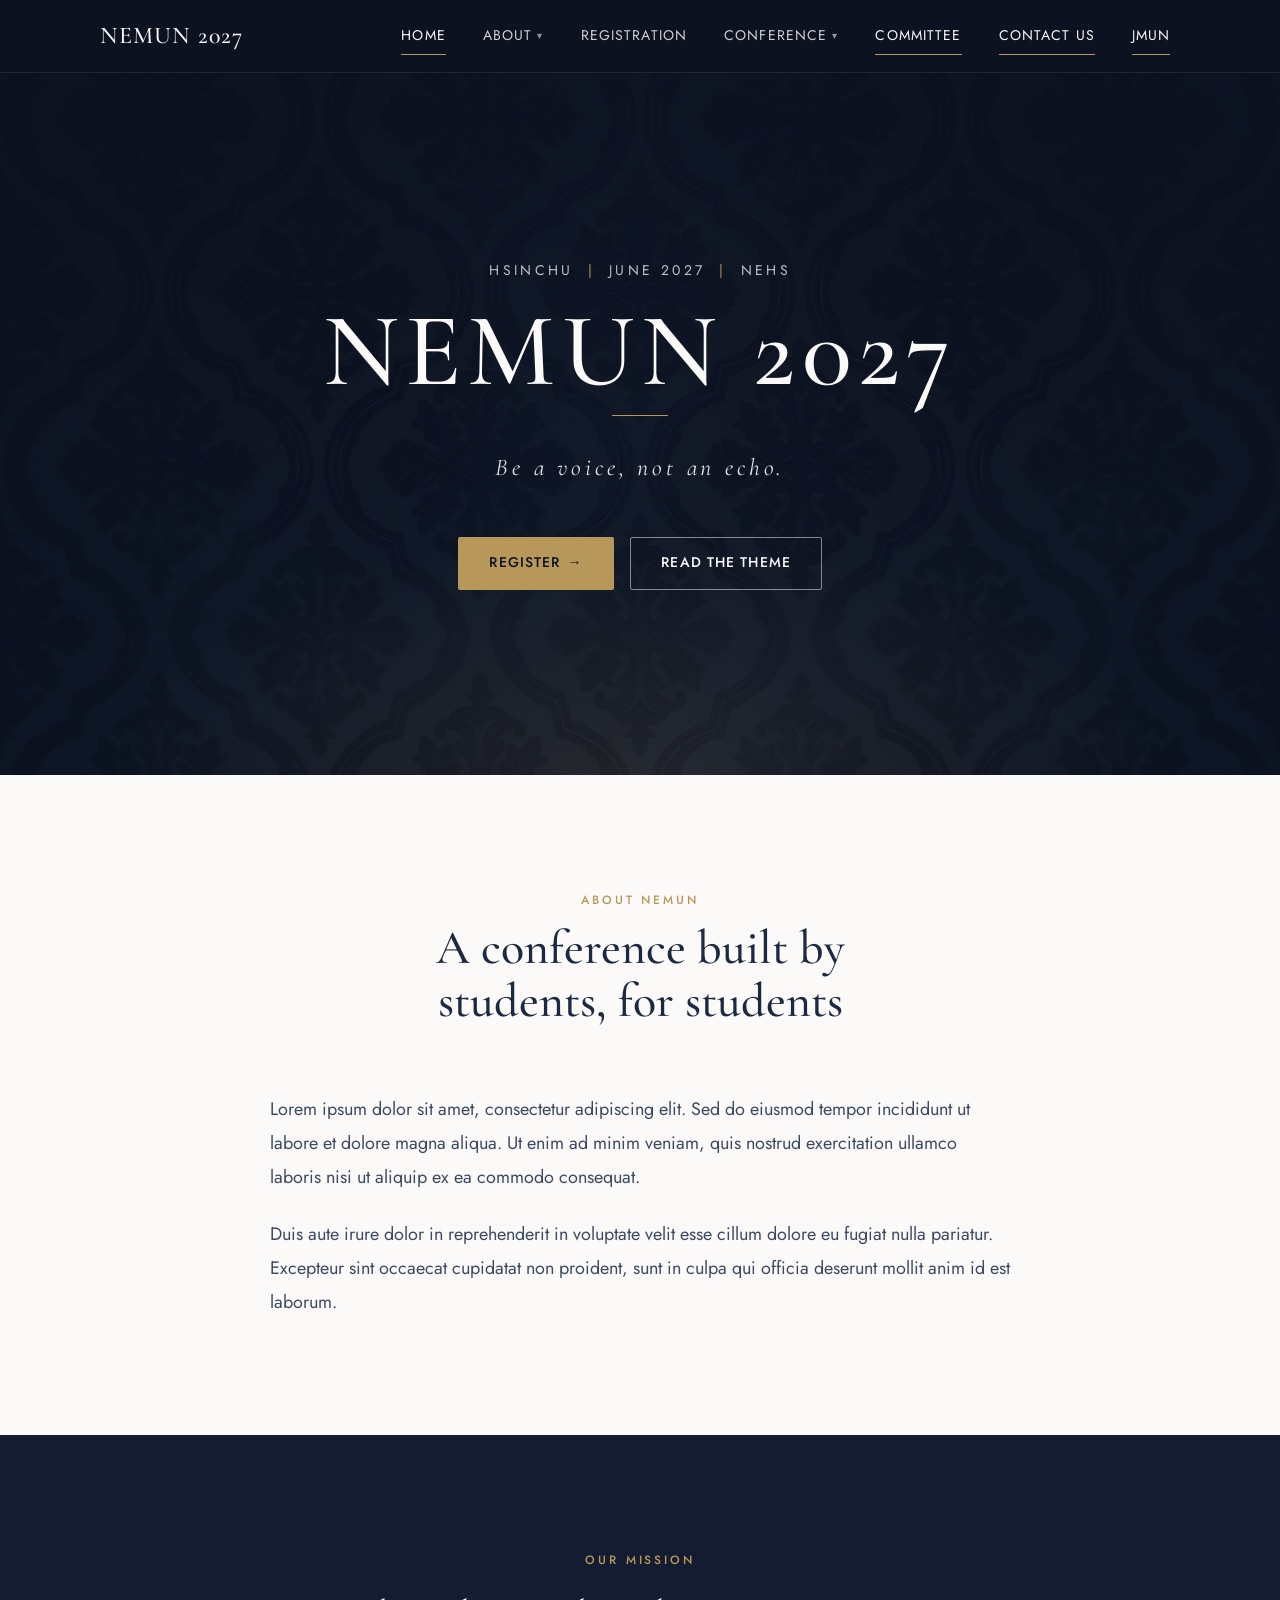
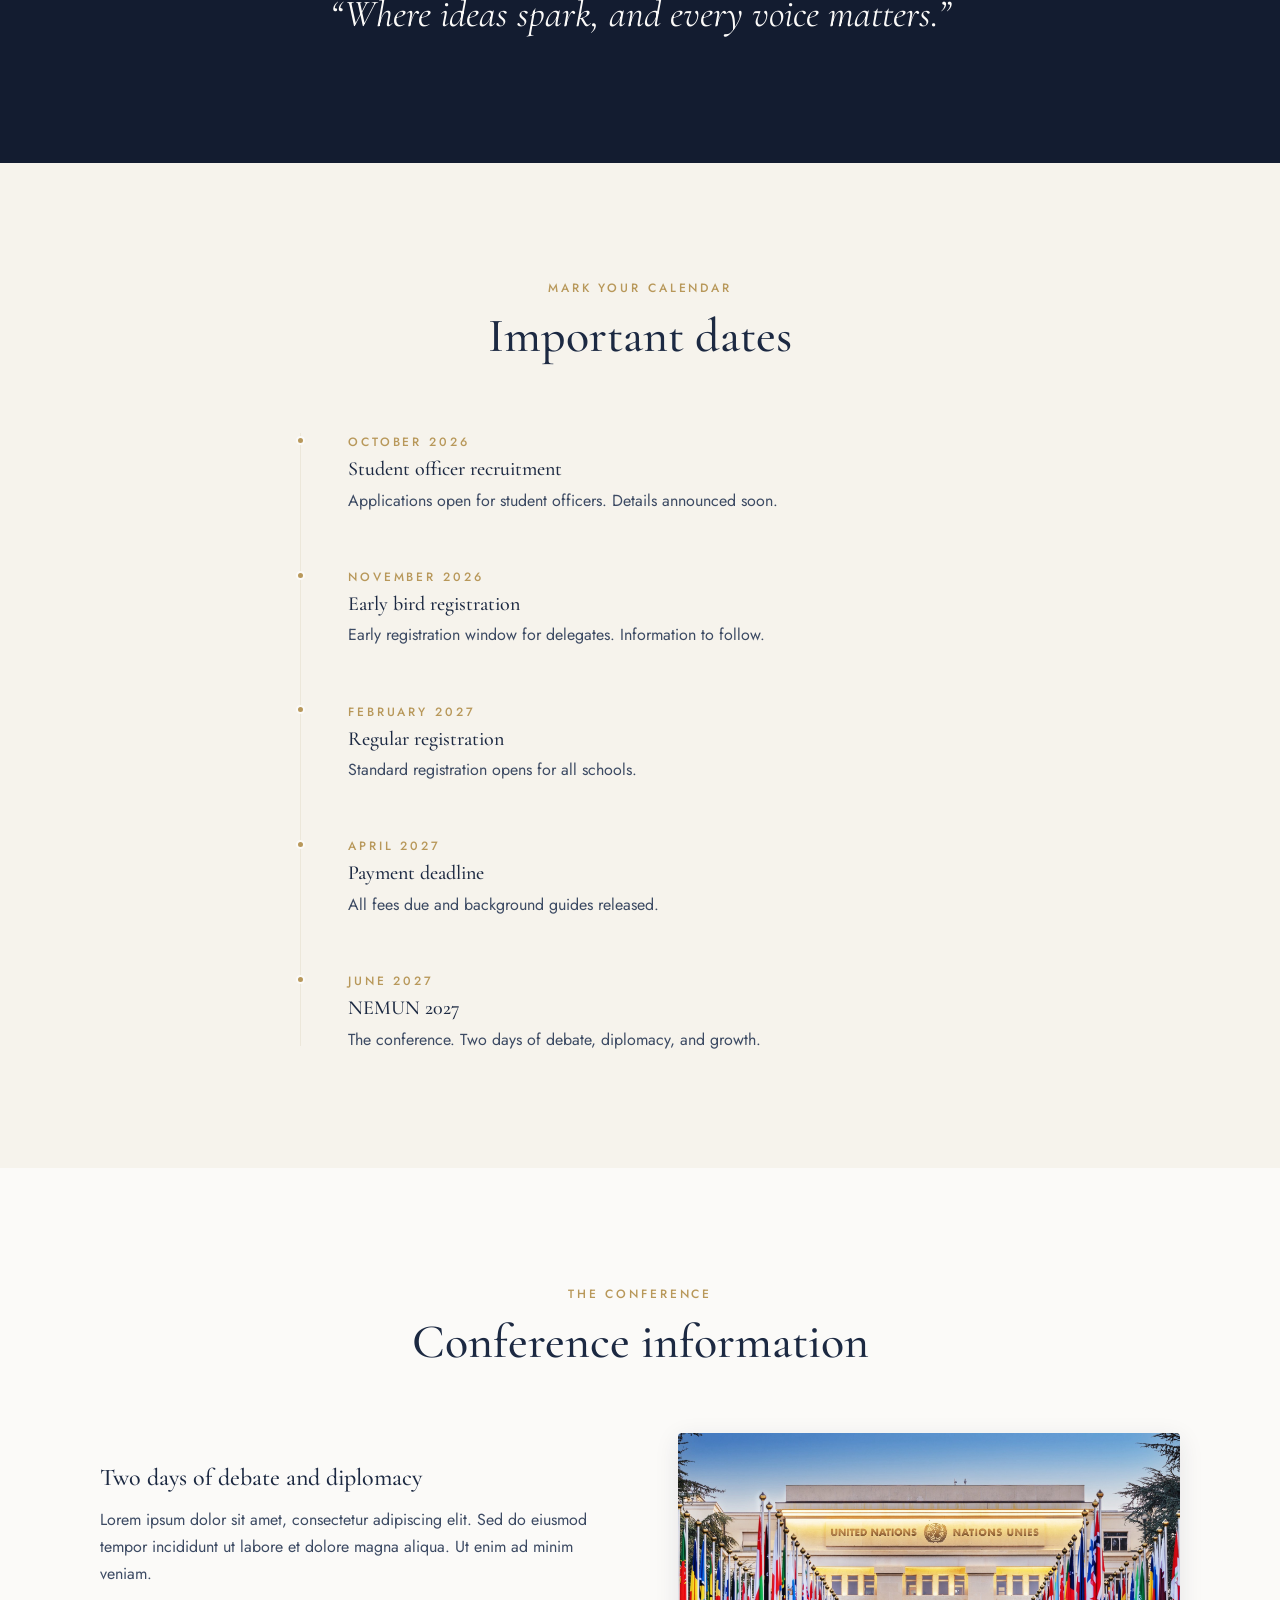
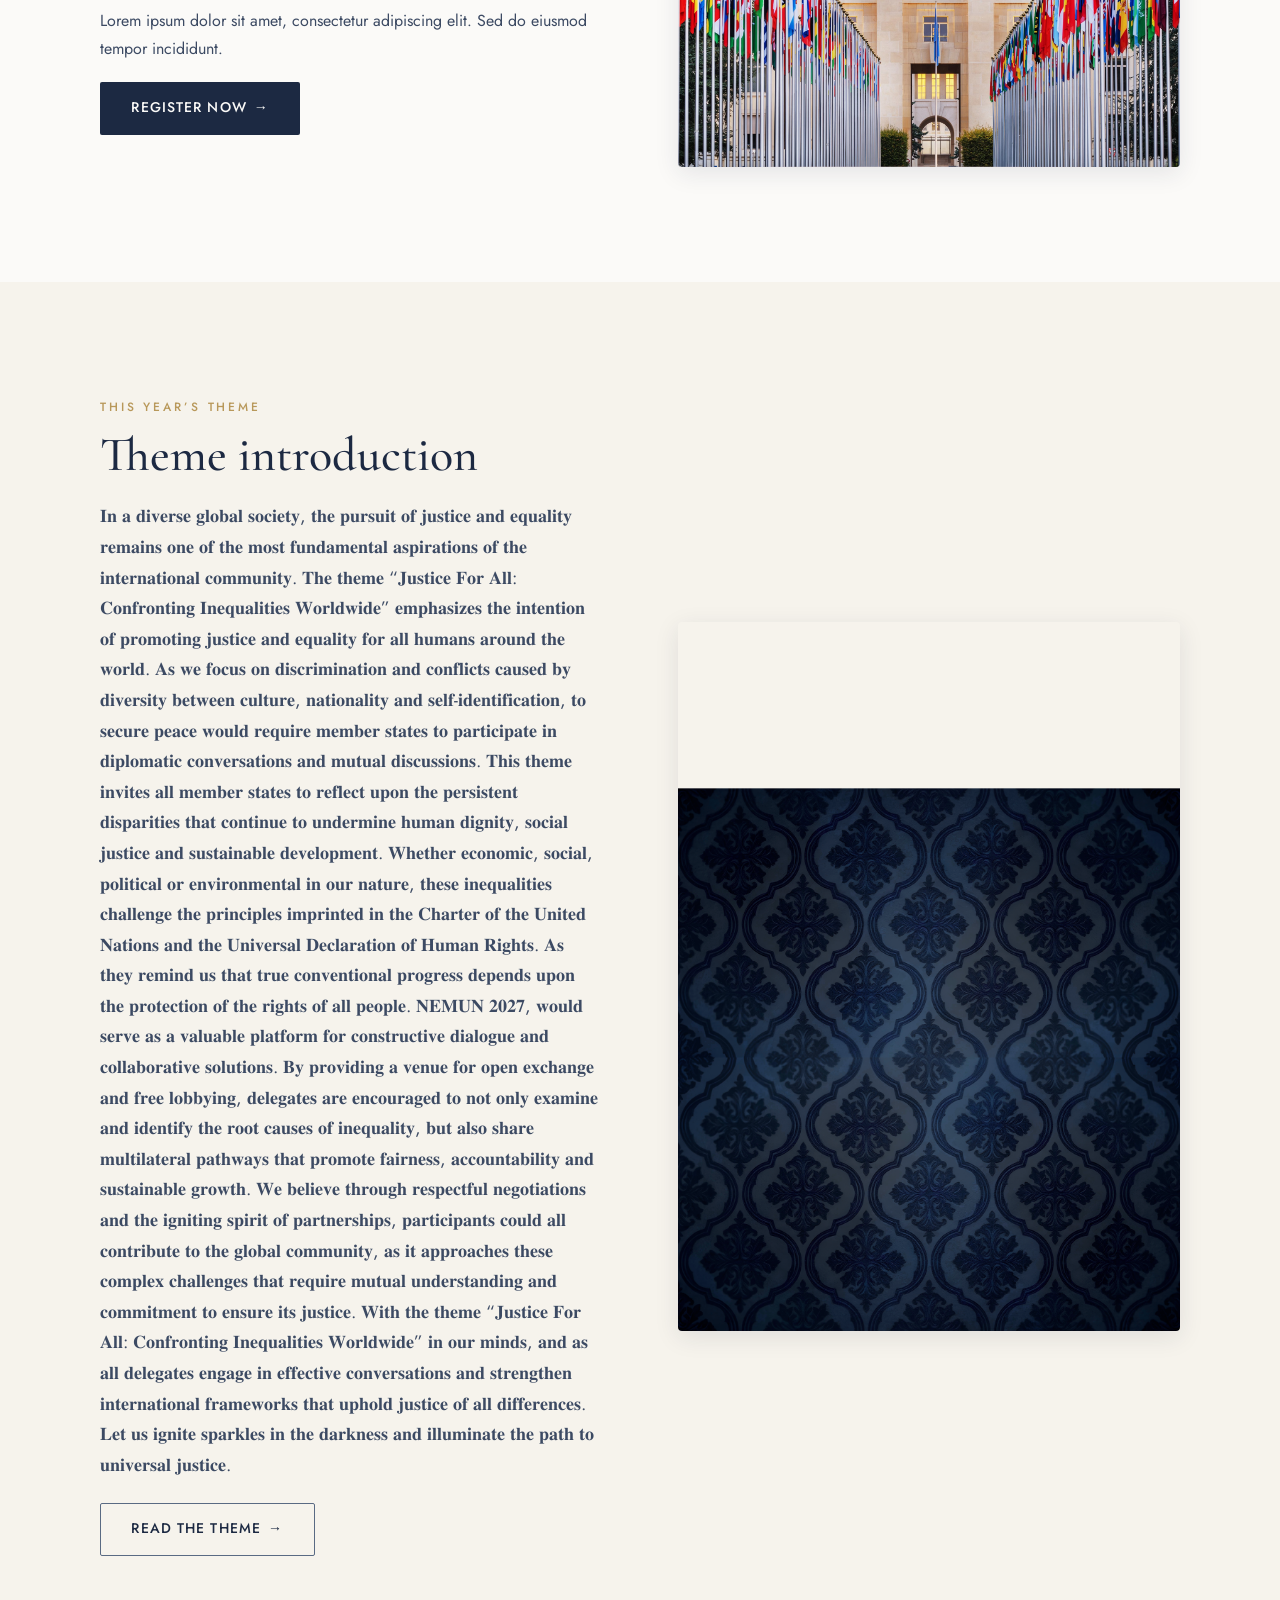
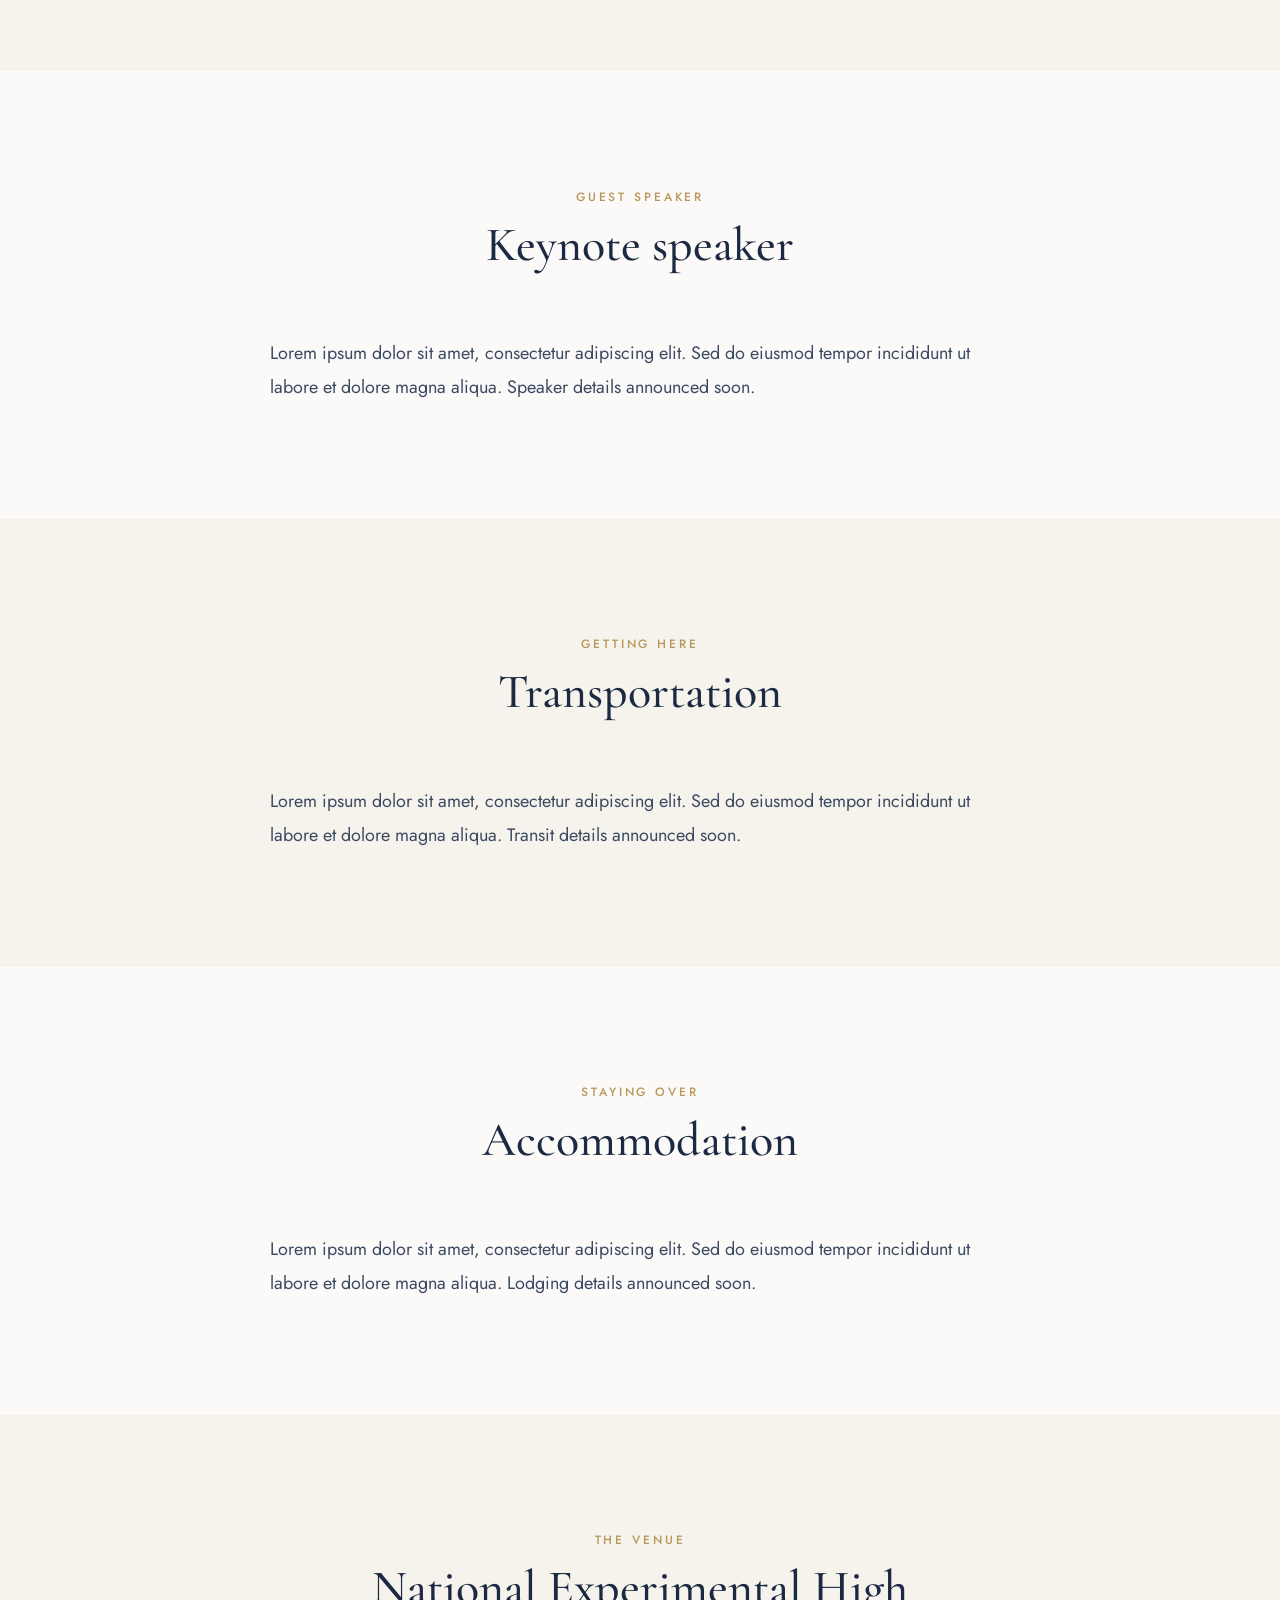
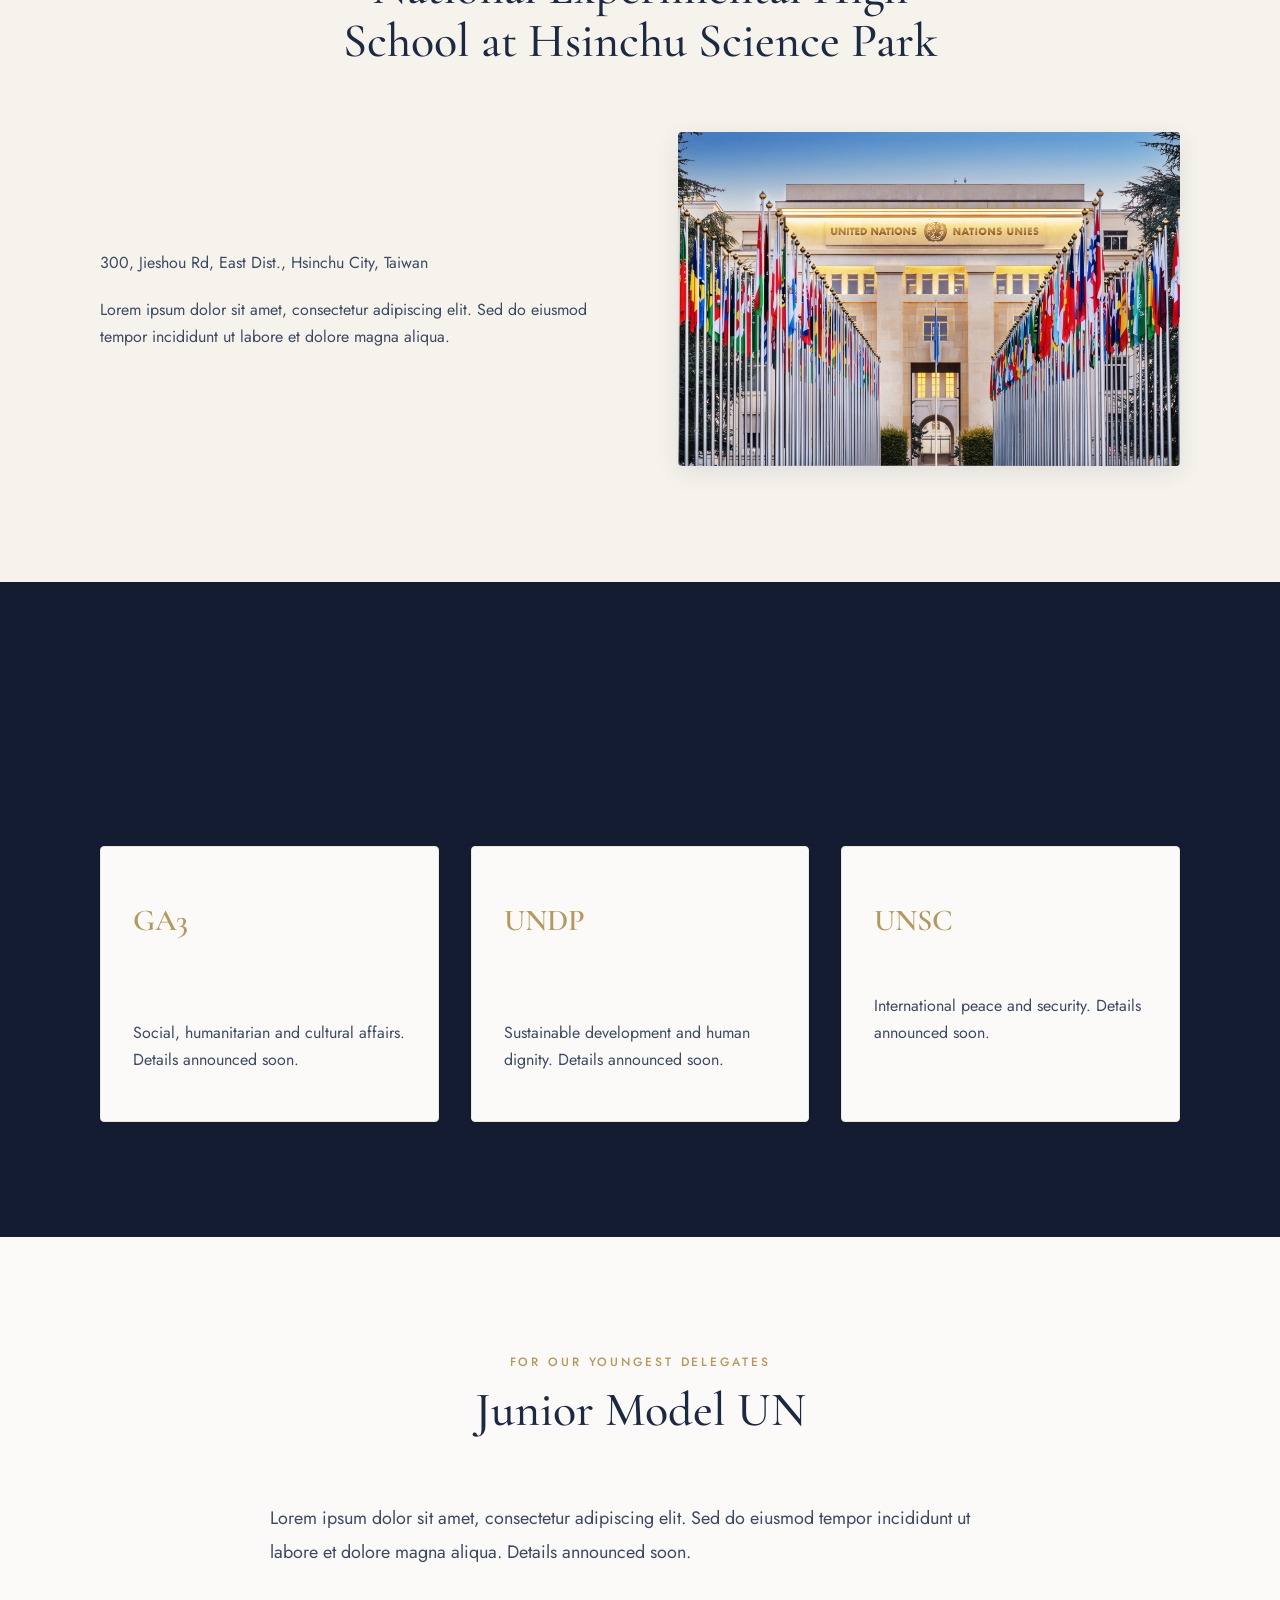
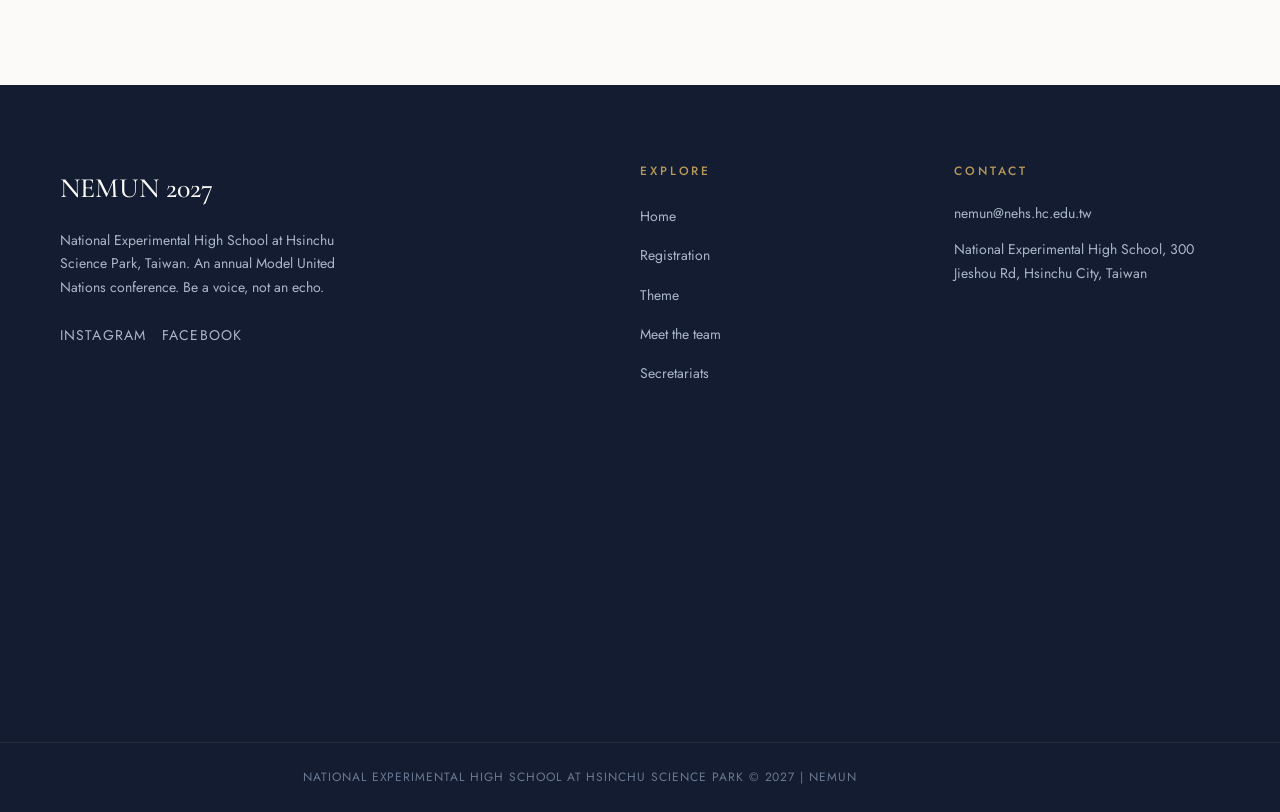
==== commit 3ebcd5b3: "theme intro" ====
--- a/index.html
+++ b/index.html
@@ -5,6 +5,7 @@
   <meta name="viewport" content="width=device-width, initial-scale=1.0">
   <title>NEMUN 2027 | Model United Nations at NEHS</title>
   <meta name="description" content="NEMUN 2027, the annual Model United Nations conference hosted by National Experimental High School at Hsinchu Science Park. Be a voice, not an echo.">
+  <link rel="icon" href="favicon.ico" type="image/x-icon">
   <link rel="preconnect" href="https://fonts.googleapis.com">
   <link rel="preconnect" href="https://fonts.gstatic.com" crossorigin>
   <link href="https://fonts.googleapis.com/css2?family=Cormorant+Garamond:ital,wght@0,400;0,500;0,600;1,400&family=Jost:wght@300;400;500&display=swap" rel="stylesheet">
@@ -136,7 +137,10 @@
           <div class="split-copy reveal">
             <p class="eyebrow">This year&rsquo;s theme</p>
             <h2 class="section-title">Theme introduction</h2>
-            <p class="lead">Lorem ipsum dolor sit amet, consectetur adipiscing elit. Sed do eiusmod tempor incididunt ut labore et dolore magna aliqua.</p>
+            <p class="lead">𝐈𝐧 𝐚 𝐝𝐢𝐯𝐞𝐫𝐬𝐞 𝐠𝐥𝐨𝐛𝐚𝐥 𝐬𝐨𝐜𝐢𝐞𝐭𝐲, 𝐭𝐡𝐞 𝐩𝐮𝐫𝐬𝐮𝐢𝐭 𝐨𝐟 𝐣𝐮𝐬𝐭𝐢𝐜𝐞 𝐚𝐧𝐝 𝐞𝐪𝐮𝐚𝐥𝐢𝐭𝐲 𝐫𝐞𝐦𝐚𝐢𝐧𝐬 𝐨𝐧𝐞 𝐨𝐟 𝐭𝐡𝐞 𝐦𝐨𝐬𝐭 𝐟𝐮𝐧𝐝𝐚𝐦𝐞𝐧𝐭𝐚𝐥 𝐚𝐬𝐩𝐢𝐫𝐚𝐭𝐢𝐨𝐧𝐬 𝐨𝐟 𝐭𝐡𝐞 𝐢𝐧𝐭𝐞𝐫𝐧𝐚𝐭𝐢𝐨𝐧𝐚𝐥 𝐜𝐨𝐦𝐦𝐮𝐧𝐢𝐭𝐲. 𝐓𝐡𝐞 𝐭𝐡𝐞𝐦𝐞 “𝐉𝐮𝐬𝐭𝐢𝐜𝐞 𝐅𝐨𝐫 𝐀𝐥𝐥: 𝐂𝐨𝐧𝐟𝐫𝐨𝐧𝐭𝐢𝐧𝐠 𝐈𝐧𝐞𝐪𝐮𝐚𝐥𝐢𝐭𝐢𝐞𝐬 𝐖𝐨𝐫𝐥𝐝𝐰𝐢𝐝𝐞” 𝐞𝐦𝐩𝐡𝐚𝐬𝐢𝐳𝐞𝐬 𝐭𝐡𝐞 𝐢𝐧𝐭𝐞𝐧𝐭𝐢𝐨𝐧 𝐨𝐟 𝐩𝐫𝐨𝐦𝐨𝐭𝐢𝐧𝐠 𝐣𝐮𝐬𝐭𝐢𝐜𝐞 𝐚𝐧𝐝 𝐞𝐪𝐮𝐚𝐥𝐢𝐭𝐲 𝐟𝐨𝐫 𝐚𝐥𝐥 𝐡𝐮𝐦𝐚𝐧𝐬 𝐚𝐫𝐨𝐮𝐧𝐝 𝐭𝐡𝐞 𝐰𝐨𝐫𝐥𝐝. 𝐀𝐬 𝐰𝐞 𝐟𝐨𝐜𝐮𝐬 𝐨𝐧 𝐝𝐢𝐬𝐜𝐫𝐢𝐦𝐢𝐧𝐚𝐭𝐢𝐨𝐧 𝐚𝐧𝐝 𝐜𝐨𝐧𝐟𝐥𝐢𝐜𝐭𝐬 𝐜𝐚𝐮𝐬𝐞𝐝 𝐛𝐲 𝐝𝐢𝐯𝐞𝐫𝐬𝐢𝐭𝐲 𝐛𝐞𝐭𝐰𝐞𝐞𝐧 𝐜𝐮𝐥𝐭𝐮𝐫𝐞, 𝐧𝐚𝐭𝐢𝐨𝐧𝐚𝐥𝐢𝐭𝐲 𝐚𝐧𝐝 𝐬𝐞𝐥𝐟-𝐢𝐝𝐞𝐧𝐭𝐢𝐟𝐢𝐜𝐚𝐭𝐢𝐨𝐧, 𝐭𝐨 𝐬𝐞𝐜𝐮𝐫𝐞 𝐩𝐞𝐚𝐜𝐞 𝐰𝐨𝐮𝐥𝐝 𝐫𝐞𝐪𝐮𝐢𝐫𝐞 𝐦𝐞𝐦𝐛𝐞𝐫 𝐬𝐭𝐚𝐭𝐞𝐬 𝐭𝐨 𝐩𝐚𝐫𝐭𝐢𝐜𝐢𝐩𝐚𝐭𝐞 𝐢𝐧 𝐝𝐢𝐩𝐥𝐨𝐦𝐚𝐭𝐢𝐜 𝐜𝐨𝐧𝐯𝐞𝐫𝐬𝐚𝐭𝐢𝐨𝐧𝐬 𝐚𝐧𝐝 𝐦𝐮𝐭𝐮𝐚𝐥 𝐝𝐢𝐬𝐜𝐮𝐬𝐬𝐢𝐨𝐧𝐬.
+𝐓𝐡𝐢𝐬 𝐭𝐡𝐞𝐦𝐞 𝐢𝐧𝐯𝐢𝐭𝐞𝐬 𝐚𝐥𝐥 𝐦𝐞𝐦𝐛𝐞𝐫 𝐬𝐭𝐚𝐭𝐞𝐬 𝐭𝐨 𝐫𝐞𝐟𝐥𝐞𝐜𝐭 𝐮𝐩𝐨𝐧 𝐭𝐡𝐞 𝐩𝐞𝐫𝐬𝐢𝐬𝐭𝐞𝐧𝐭 𝐝𝐢𝐬𝐩𝐚𝐫𝐢𝐭𝐢𝐞𝐬 𝐭𝐡𝐚𝐭 𝐜𝐨𝐧𝐭𝐢𝐧𝐮𝐞 𝐭𝐨 𝐮𝐧𝐝𝐞𝐫𝐦𝐢𝐧𝐞 𝐡𝐮𝐦𝐚𝐧 𝐝𝐢𝐠𝐧𝐢𝐭𝐲, 𝐬𝐨𝐜𝐢𝐚𝐥 𝐣𝐮𝐬𝐭𝐢𝐜𝐞 𝐚𝐧𝐝 𝐬𝐮𝐬𝐭𝐚𝐢𝐧𝐚𝐛𝐥𝐞 𝐝𝐞𝐯𝐞𝐥𝐨𝐩𝐦𝐞𝐧𝐭. 𝐖𝐡𝐞𝐭𝐡𝐞𝐫 𝐞𝐜𝐨𝐧𝐨𝐦𝐢𝐜, 𝐬𝐨𝐜𝐢𝐚𝐥, 𝐩𝐨𝐥𝐢𝐭𝐢𝐜𝐚𝐥 𝐨𝐫 𝐞𝐧𝐯𝐢𝐫𝐨𝐧𝐦𝐞𝐧𝐭𝐚𝐥 𝐢𝐧 𝐨𝐮𝐫 𝐧𝐚𝐭𝐮𝐫𝐞, 𝐭𝐡𝐞𝐬𝐞 𝐢𝐧𝐞𝐪𝐮𝐚𝐥𝐢𝐭𝐢𝐞𝐬 𝐜𝐡𝐚𝐥𝐥𝐞𝐧𝐠𝐞 𝐭𝐡𝐞 𝐩𝐫𝐢𝐧𝐜𝐢𝐩𝐥𝐞𝐬 𝐢𝐦𝐩𝐫𝐢𝐧𝐭𝐞𝐝 𝐢𝐧 𝐭𝐡𝐞 𝐂𝐡𝐚𝐫𝐭𝐞𝐫 𝐨𝐟 𝐭𝐡𝐞 𝐔𝐧𝐢𝐭𝐞𝐝 𝐍𝐚𝐭𝐢𝐨𝐧𝐬 𝐚𝐧𝐝 𝐭𝐡𝐞 𝐔𝐧𝐢𝐯𝐞𝐫𝐬𝐚𝐥 𝐃𝐞𝐜𝐥𝐚𝐫𝐚𝐭𝐢𝐨𝐧 𝐨𝐟 𝐇𝐮𝐦𝐚𝐧 𝐑𝐢𝐠𝐡𝐭𝐬. 𝐀𝐬 𝐭𝐡𝐞𝐲 𝐫𝐞𝐦𝐢𝐧𝐝 𝐮𝐬 𝐭𝐡𝐚𝐭 𝐭𝐫𝐮𝐞 𝐜𝐨𝐧𝐯𝐞𝐧𝐭𝐢𝐨𝐧𝐚𝐥 𝐩𝐫𝐨𝐠𝐫𝐞𝐬𝐬 𝐝𝐞𝐩𝐞𝐧𝐝𝐬 𝐮𝐩𝐨𝐧 𝐭𝐡𝐞 𝐩𝐫𝐨𝐭𝐞𝐜𝐭𝐢𝐨𝐧 𝐨𝐟 𝐭𝐡𝐞 𝐫𝐢𝐠𝐡𝐭𝐬 𝐨𝐟 𝐚𝐥𝐥 𝐩𝐞𝐨𝐩𝐥𝐞.
+𝐍𝐄𝐌𝐔𝐍 𝟐𝟎𝟐𝟕, 𝐰𝐨𝐮𝐥𝐝 𝐬𝐞𝐫𝐯𝐞 𝐚𝐬 𝐚 𝐯𝐚𝐥𝐮𝐚𝐛𝐥𝐞 𝐩𝐥𝐚𝐭𝐟𝐨𝐫𝐦 𝐟𝐨𝐫 𝐜𝐨𝐧𝐬𝐭𝐫𝐮𝐜𝐭𝐢𝐯𝐞 𝐝𝐢𝐚𝐥𝐨𝐠𝐮𝐞 𝐚𝐧𝐝 𝐜𝐨𝐥𝐥𝐚𝐛𝐨𝐫𝐚𝐭𝐢𝐯𝐞 𝐬𝐨𝐥𝐮𝐭𝐢𝐨𝐧𝐬. 𝐁𝐲 𝐩𝐫𝐨𝐯𝐢𝐝𝐢𝐧𝐠 𝐚 𝐯𝐞𝐧𝐮𝐞 𝐟𝐨𝐫 𝐨𝐩𝐞𝐧 𝐞𝐱𝐜𝐡𝐚𝐧𝐠𝐞 𝐚𝐧𝐝 𝐟𝐫𝐞𝐞 𝐥𝐨𝐛𝐛𝐲𝐢𝐧𝐠, 𝐝𝐞𝐥𝐞𝐠𝐚𝐭𝐞𝐬 𝐚𝐫𝐞 𝐞𝐧𝐜𝐨𝐮𝐫𝐚𝐠𝐞𝐝 𝐭𝐨 𝐧𝐨𝐭 𝐨𝐧𝐥𝐲 𝐞𝐱𝐚𝐦𝐢𝐧𝐞 𝐚𝐧𝐝 𝐢𝐝𝐞𝐧𝐭𝐢𝐟𝐲 𝐭𝐡𝐞 𝐫𝐨𝐨𝐭 𝐜𝐚𝐮𝐬𝐞𝐬 𝐨𝐟 𝐢𝐧𝐞𝐪𝐮𝐚𝐥𝐢𝐭𝐲, 𝐛𝐮𝐭 𝐚𝐥𝐬𝐨 𝐬𝐡𝐚𝐫𝐞 𝐦𝐮𝐥𝐭𝐢𝐥𝐚𝐭𝐞𝐫𝐚𝐥 𝐩𝐚𝐭𝐡𝐰𝐚𝐲𝐬 𝐭𝐡𝐚𝐭 𝐩𝐫𝐨𝐦𝐨𝐭𝐞 𝐟𝐚𝐢𝐫𝐧𝐞𝐬𝐬, 𝐚𝐜𝐜𝐨𝐮𝐧𝐭𝐚𝐛𝐢𝐥𝐢𝐭𝐲 𝐚𝐧𝐝 𝐬𝐮𝐬𝐭𝐚𝐢𝐧𝐚𝐛𝐥𝐞 𝐠𝐫𝐨𝐰𝐭𝐡. 𝐖𝐞 𝐛𝐞𝐥𝐢𝐞𝐯𝐞 𝐭𝐡𝐫𝐨𝐮𝐠𝐡 𝐫𝐞𝐬𝐩𝐞𝐜𝐭𝐟𝐮𝐥 𝐧𝐞𝐠𝐨𝐭𝐢𝐚𝐭𝐢𝐨𝐧𝐬 𝐚𝐧𝐝 𝐭𝐡𝐞 𝐢𝐠𝐧𝐢𝐭𝐢𝐧𝐠 𝐬𝐩𝐢𝐫𝐢𝐭 𝐨𝐟 𝐩𝐚𝐫𝐭𝐧𝐞𝐫𝐬𝐡𝐢𝐩𝐬, 𝐩𝐚𝐫𝐭𝐢𝐜𝐢𝐩𝐚𝐧𝐭𝐬 𝐜𝐨𝐮𝐥𝐝 𝐚𝐥𝐥 𝐜𝐨𝐧𝐭𝐫𝐢𝐛𝐮𝐭𝐞 𝐭𝐨 𝐭𝐡𝐞 𝐠𝐥𝐨𝐛𝐚𝐥 𝐜𝐨𝐦𝐦𝐮𝐧𝐢𝐭𝐲, 𝐚𝐬 𝐢𝐭 𝐚𝐩𝐩𝐫𝐨𝐚𝐜𝐡𝐞𝐬 𝐭𝐡𝐞𝐬𝐞 𝐜𝐨𝐦𝐩𝐥𝐞𝐱 𝐜𝐡𝐚𝐥𝐥𝐞𝐧𝐠𝐞𝐬 𝐭𝐡𝐚𝐭 𝐫𝐞𝐪𝐮𝐢𝐫𝐞 𝐦𝐮𝐭𝐮𝐚𝐥 𝐮𝐧𝐝𝐞𝐫𝐬𝐭𝐚𝐧𝐝𝐢𝐧𝐠 𝐚𝐧𝐝 𝐜𝐨𝐦𝐦𝐢𝐭𝐦𝐞𝐧𝐭 𝐭𝐨 𝐞𝐧𝐬𝐮𝐫𝐞 𝐢𝐭𝐬 𝐣𝐮𝐬𝐭𝐢𝐜𝐞.
+𝐖𝐢𝐭𝐡 𝐭𝐡𝐞 𝐭𝐡𝐞𝐦𝐞 “𝐉𝐮𝐬𝐭𝐢𝐜𝐞 𝐅𝐨𝐫 𝐀𝐥𝐥: 𝐂𝐨𝐧𝐟𝐫𝐨𝐧𝐭𝐢𝐧𝐠 𝐈𝐧𝐞𝐪𝐮𝐚𝐥𝐢𝐭𝐢𝐞𝐬 𝐖𝐨𝐫𝐥𝐝𝐰𝐢𝐝𝐞” 𝐢𝐧 𝐨𝐮𝐫 𝐦𝐢𝐧𝐝𝐬, 𝐚𝐧𝐝 𝐚𝐬 𝐚𝐥𝐥 𝐝𝐞𝐥𝐞𝐠𝐚𝐭𝐞𝐬 𝐞𝐧𝐠𝐚𝐠𝐞 𝐢𝐧 𝐞𝐟𝐟𝐞𝐜𝐭𝐢𝐯𝐞 𝐜𝐨𝐧𝐯𝐞𝐫𝐬𝐚𝐭𝐢𝐨𝐧𝐬 𝐚𝐧𝐝 𝐬𝐭𝐫𝐞𝐧𝐠𝐭𝐡𝐞𝐧 𝐢𝐧𝐭𝐞𝐫𝐧𝐚𝐭𝐢𝐨𝐧𝐚𝐥 𝐟𝐫𝐚𝐦𝐞𝐰𝐨𝐫𝐤𝐬 𝐭𝐡𝐚𝐭 𝐮𝐩𝐡𝐨𝐥𝐝 𝐣𝐮𝐬𝐭𝐢𝐜𝐞 𝐨𝐟 𝐚𝐥𝐥 𝐝𝐢𝐟𝐟𝐞𝐫𝐞𝐧𝐜𝐞𝐬. 𝐋𝐞𝐭 𝐮𝐬 𝐢𝐠𝐧𝐢𝐭𝐞 𝐬𝐩𝐚𝐫𝐤𝐥𝐞𝐬 𝐢𝐧 𝐭𝐡𝐞 𝐝𝐚𝐫𝐤𝐧𝐞𝐬𝐬 𝐚𝐧𝐝 𝐢𝐥𝐥𝐮𝐦𝐢𝐧𝐚𝐭𝐞 𝐭𝐡𝐞 𝐩𝐚𝐭𝐡 𝐭𝐨 𝐮𝐧𝐢𝐯𝐞𝐫𝐬𝐚𝐥 𝐣𝐮𝐬𝐭𝐢𝐜𝐞.</p>
             <div class="btn-row">
               <a class="btn btn--outline" href="theme-introduction.html">Read the theme <span class="btn-arrow" aria-hidden="true">&rarr;</span></a>
             </div>
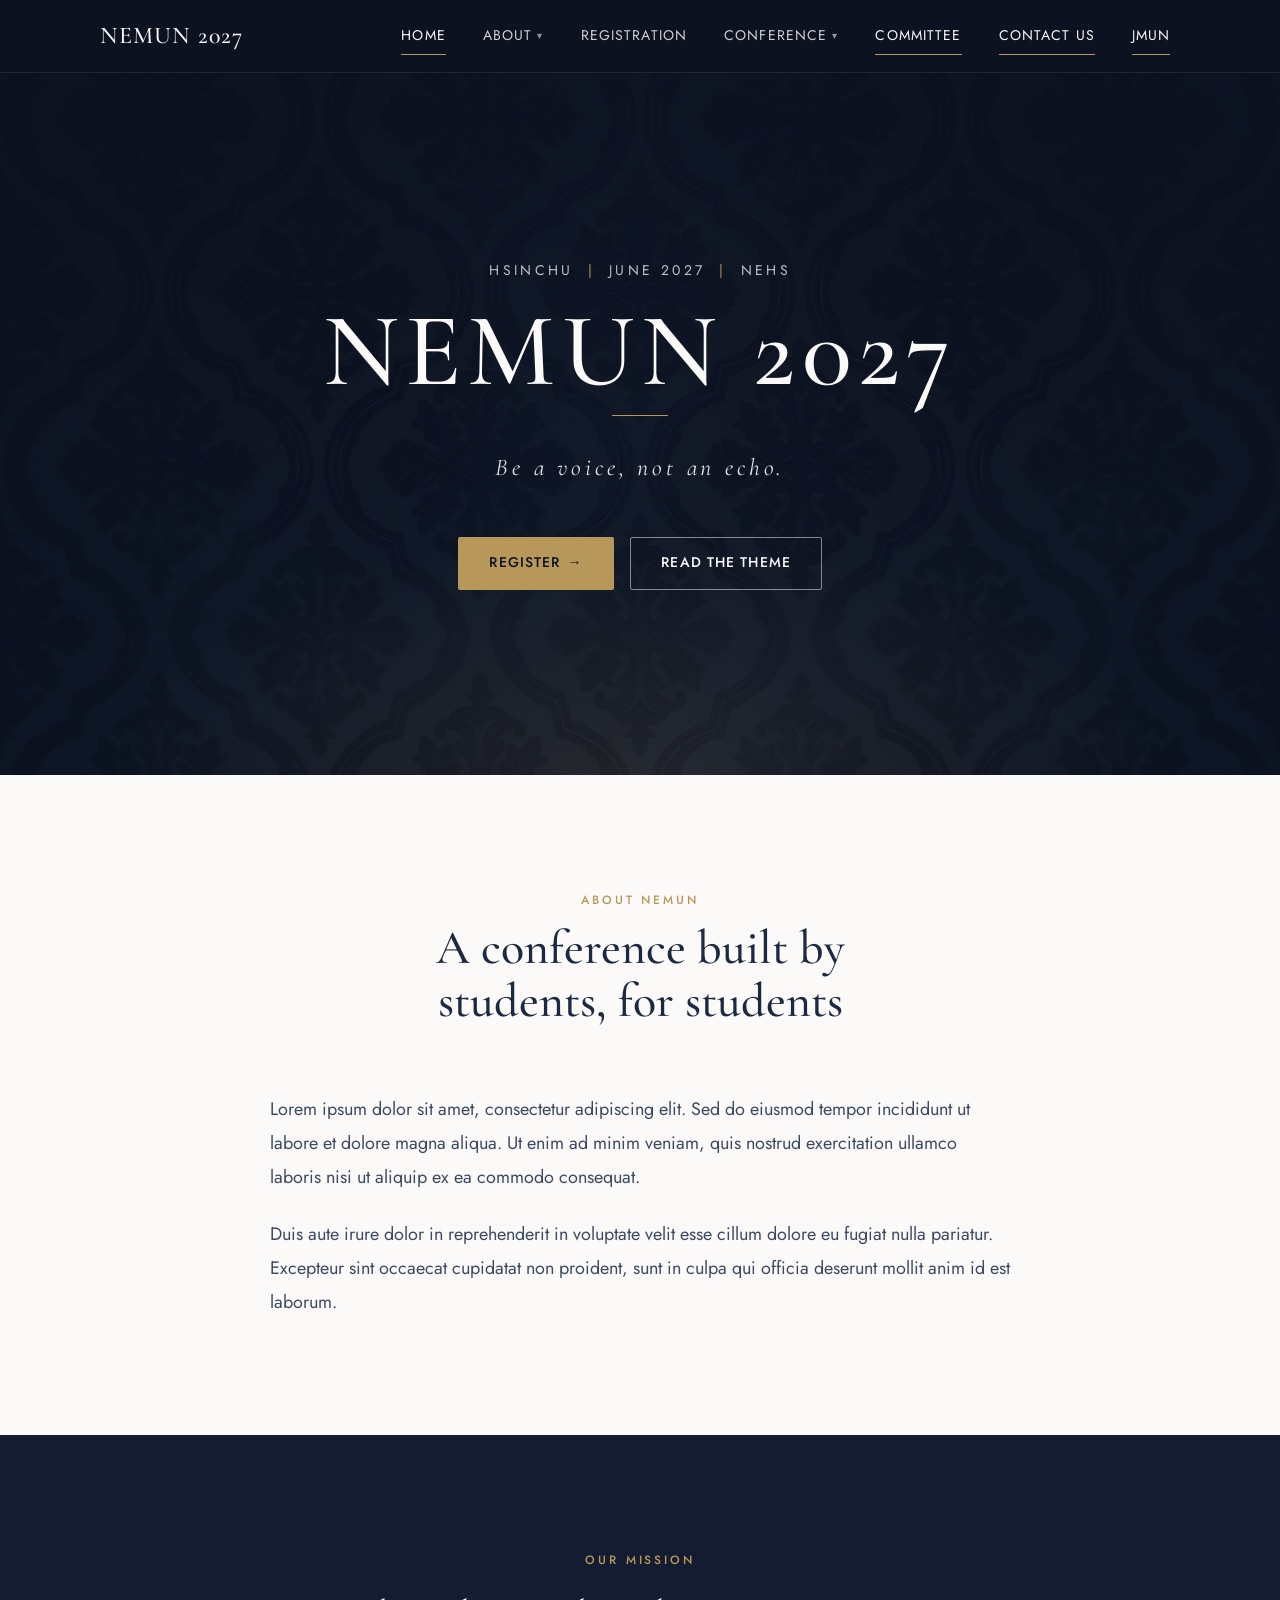
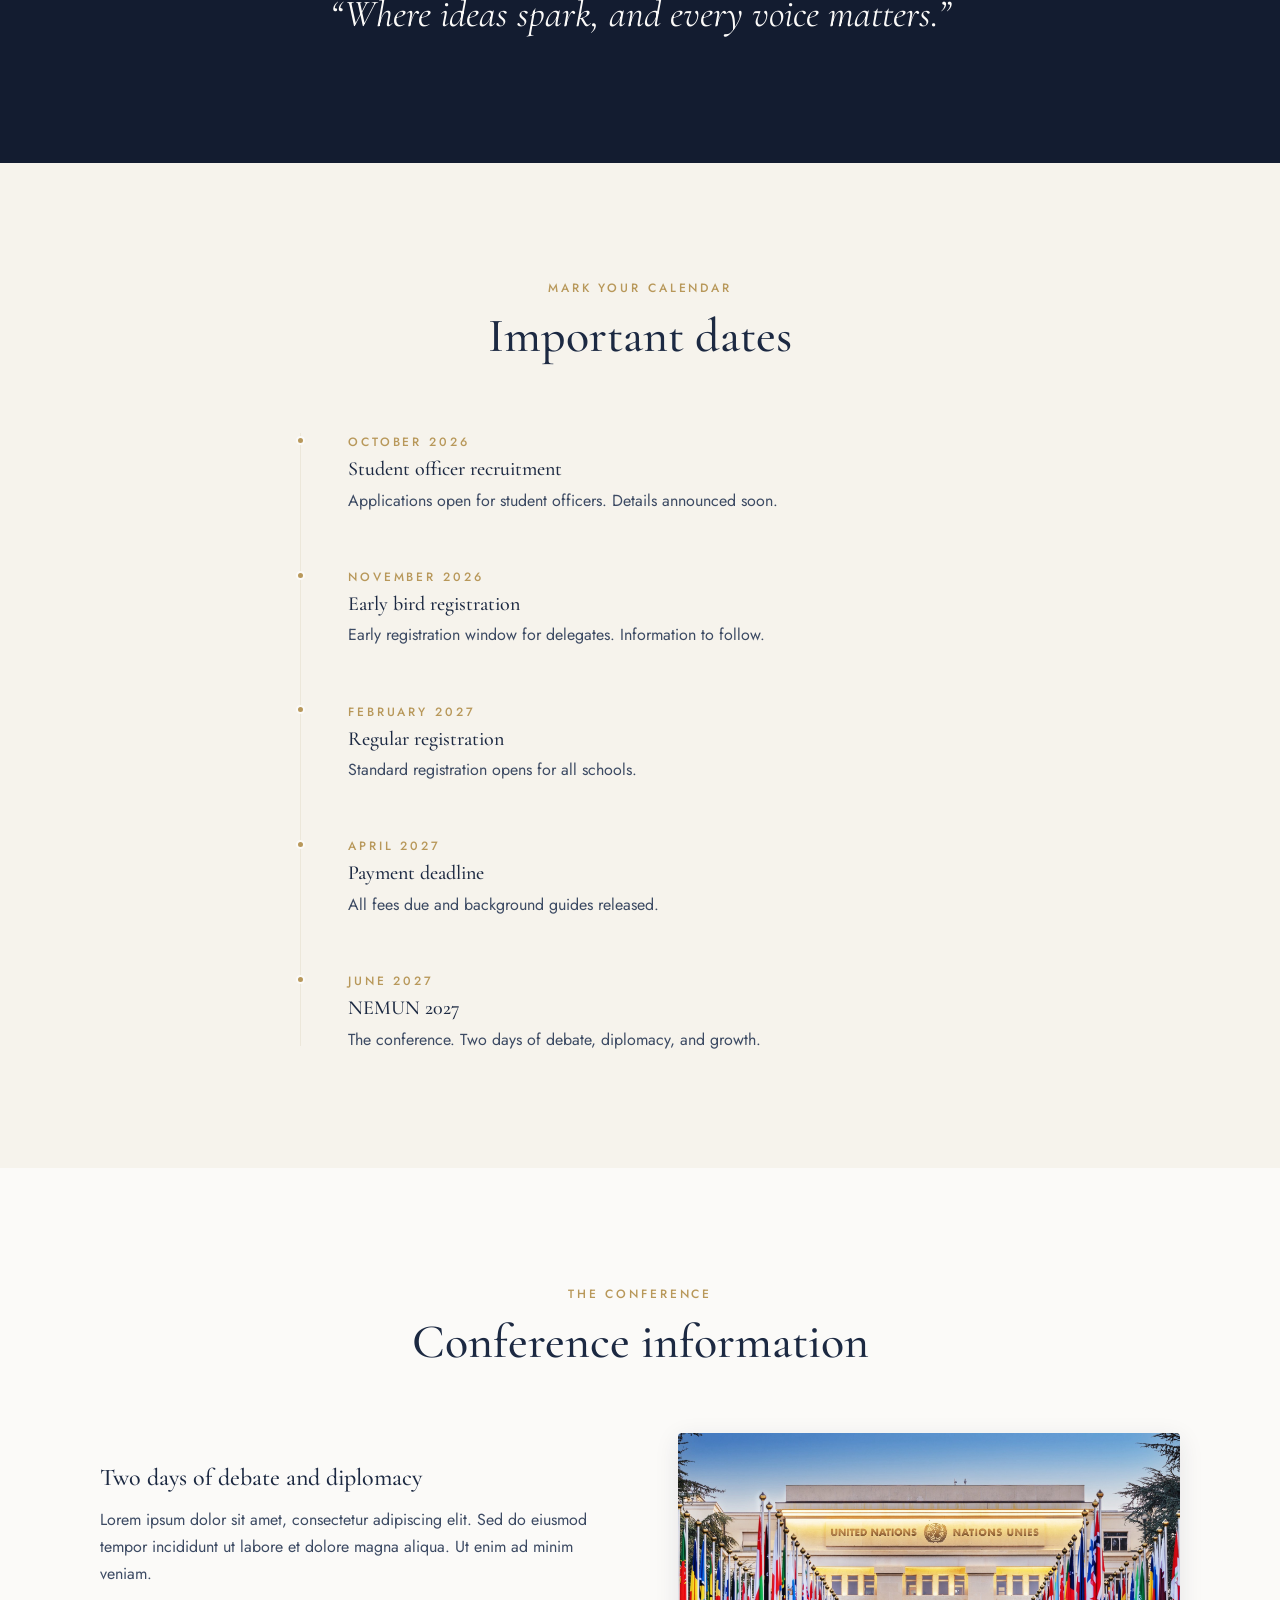
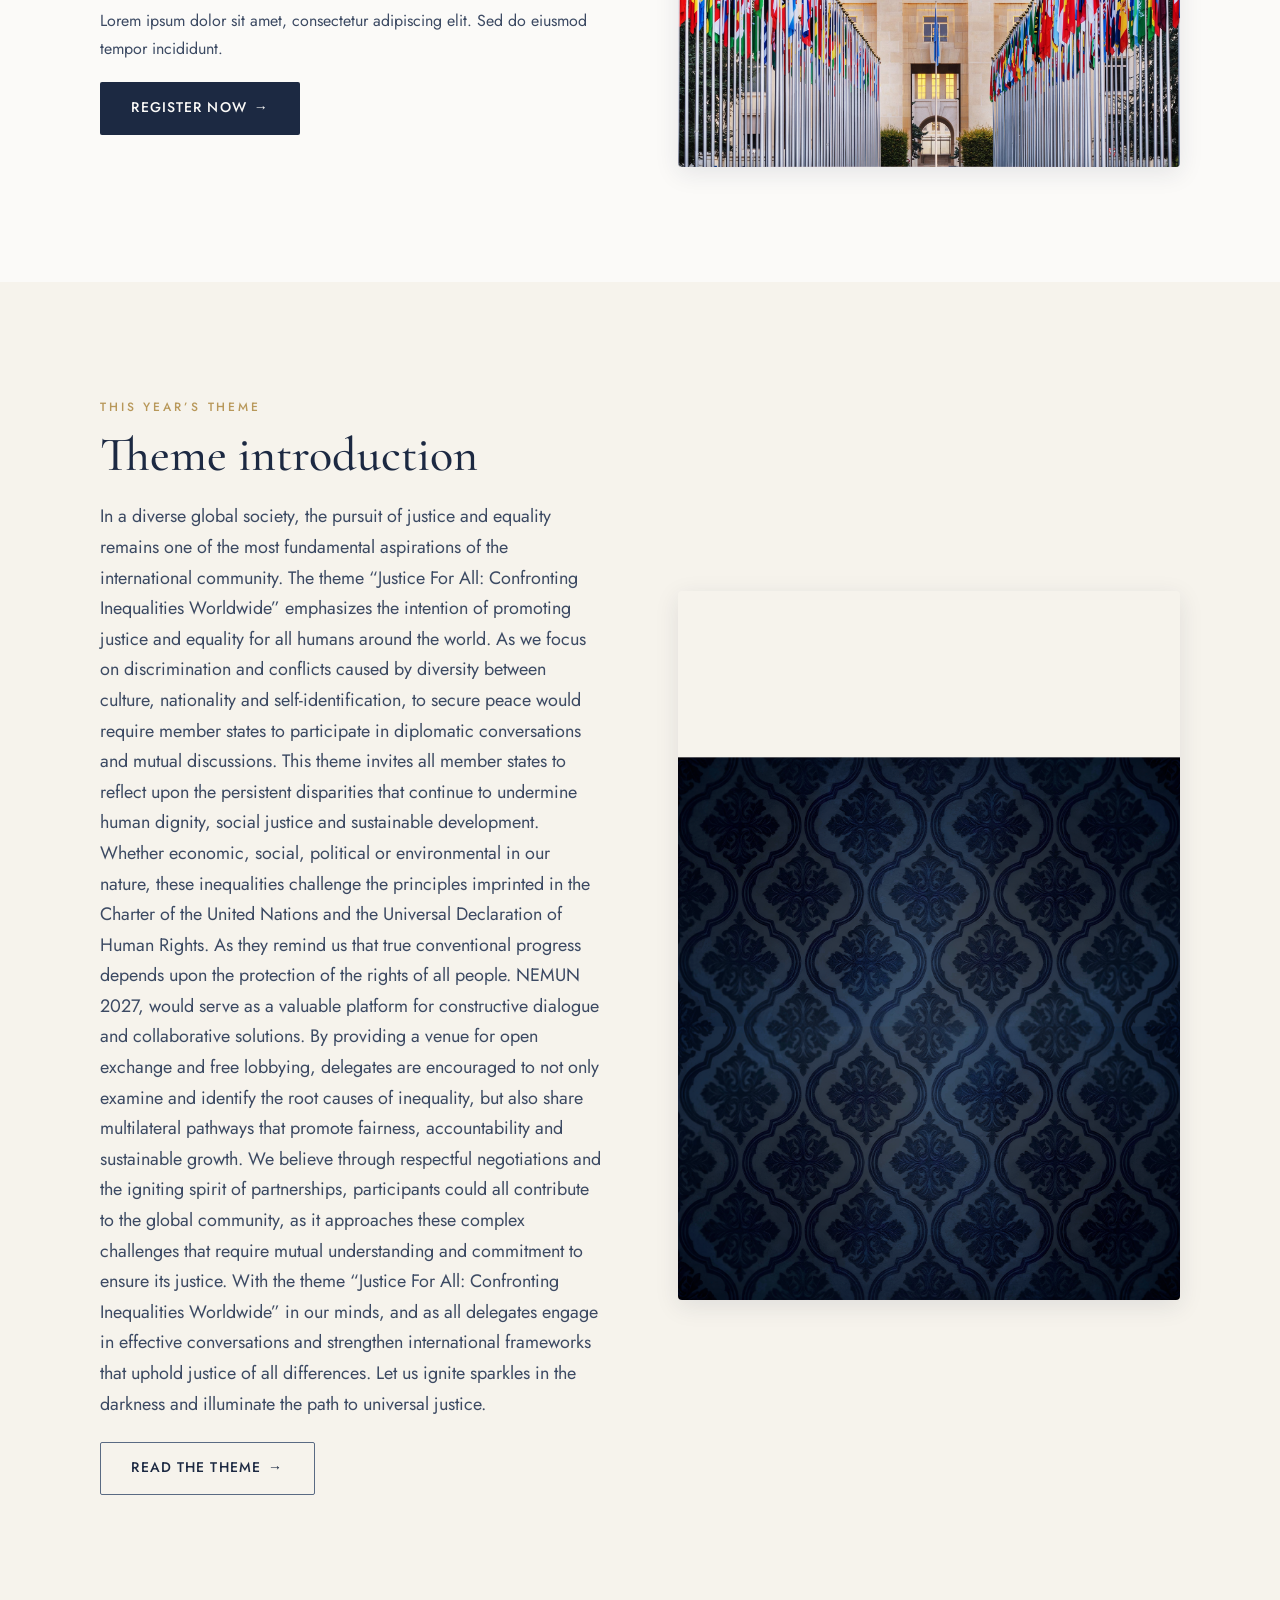
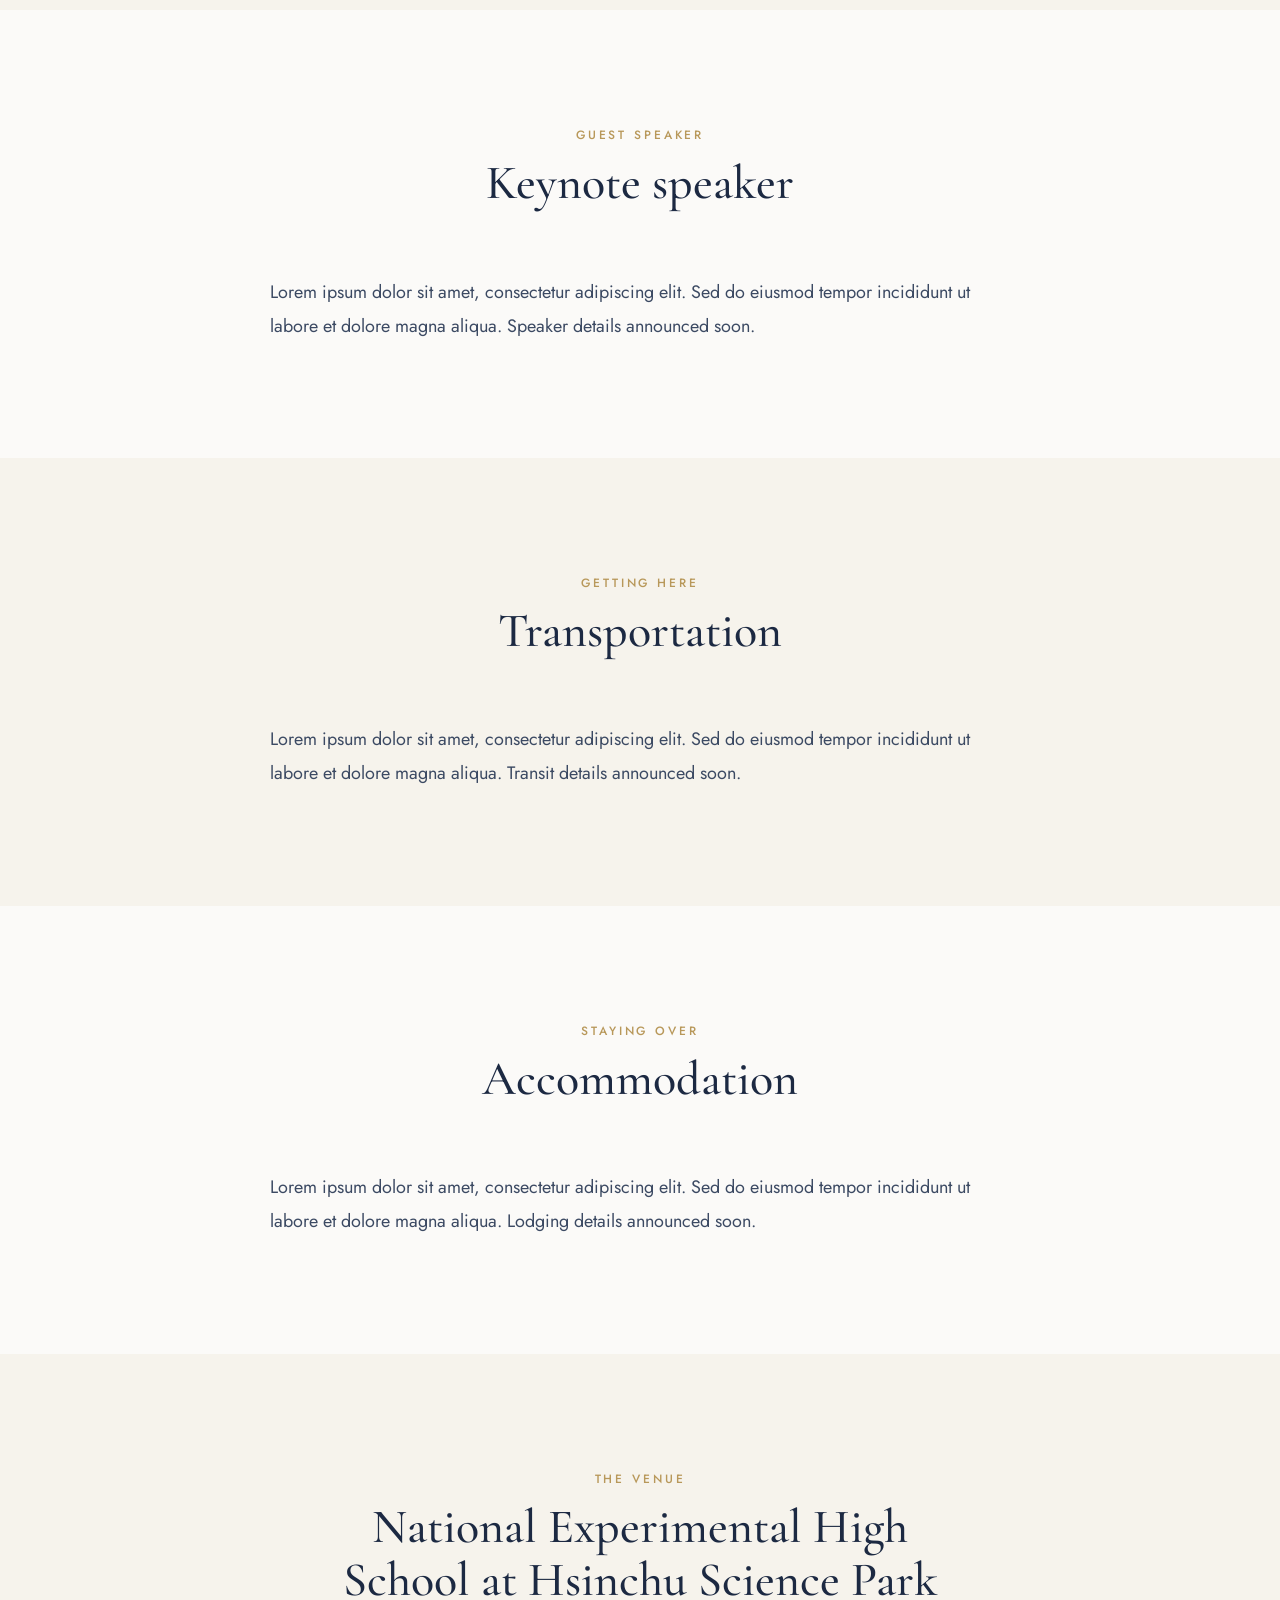
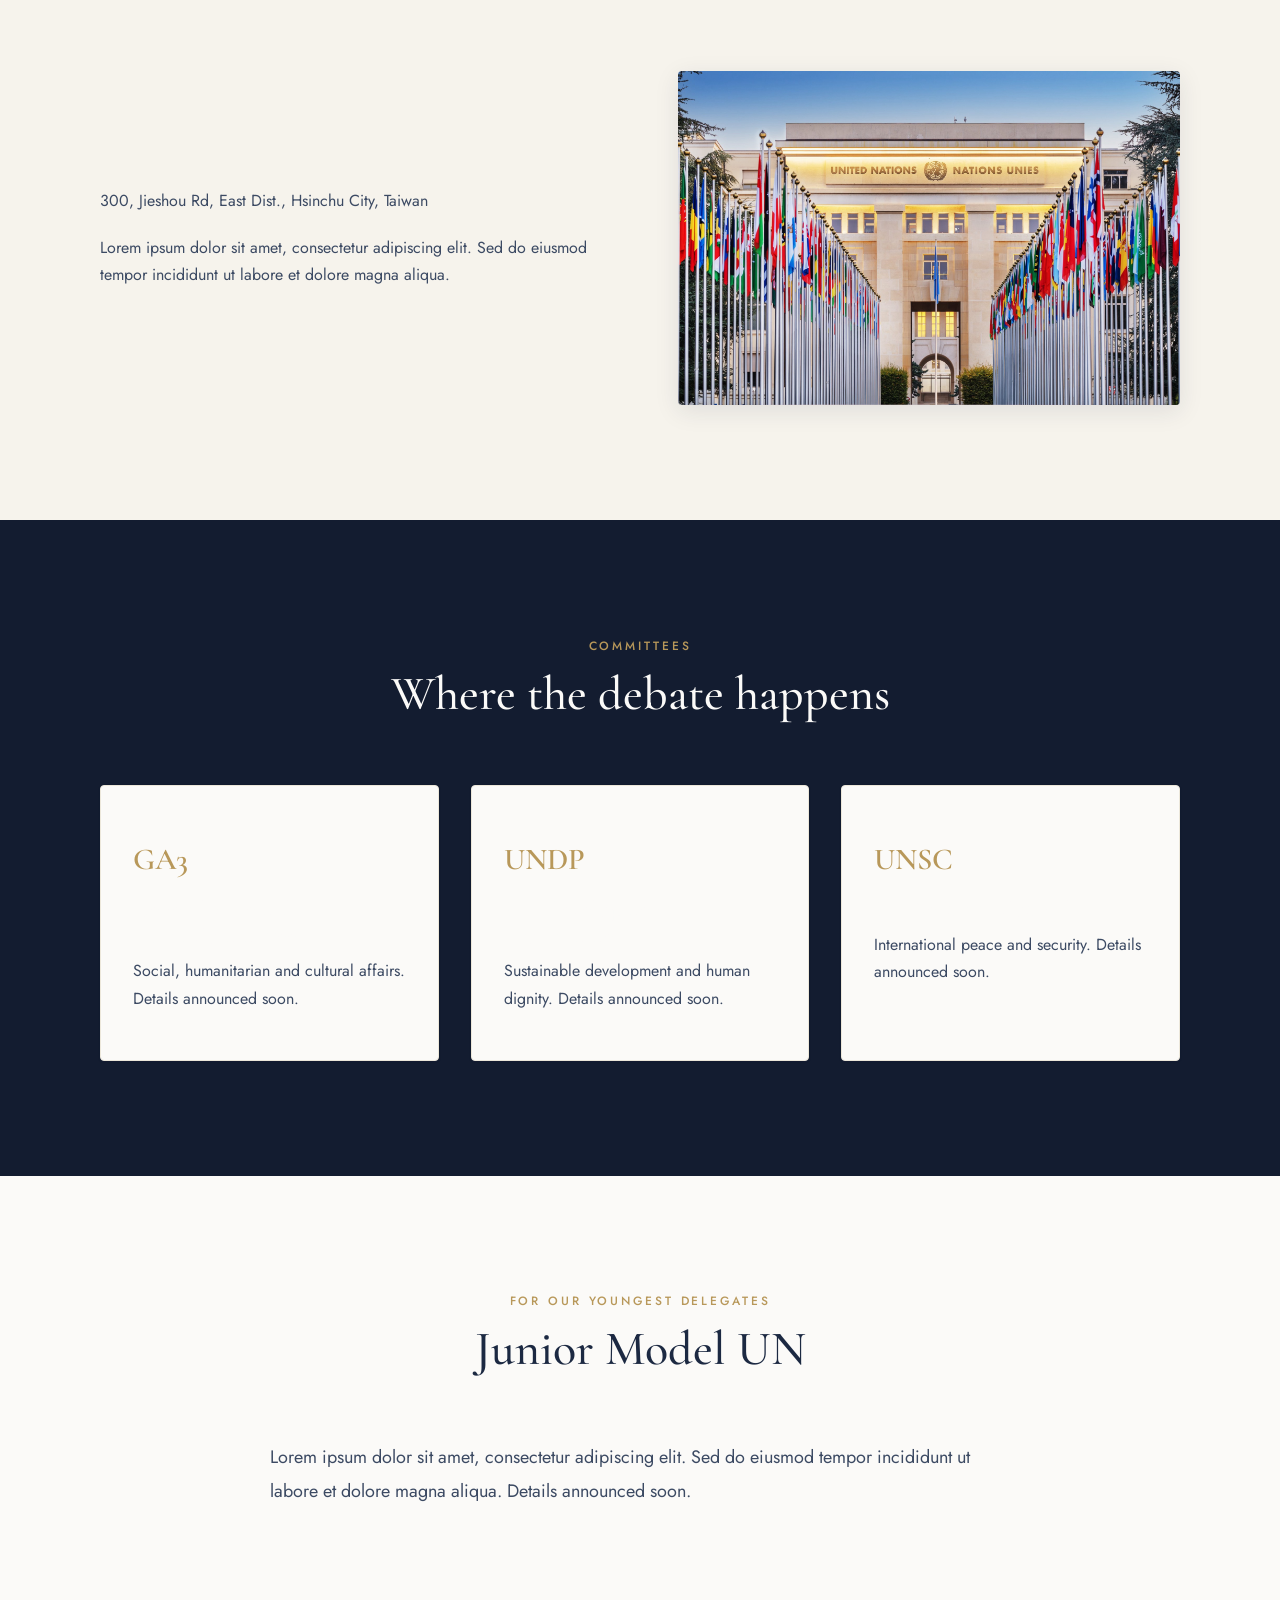
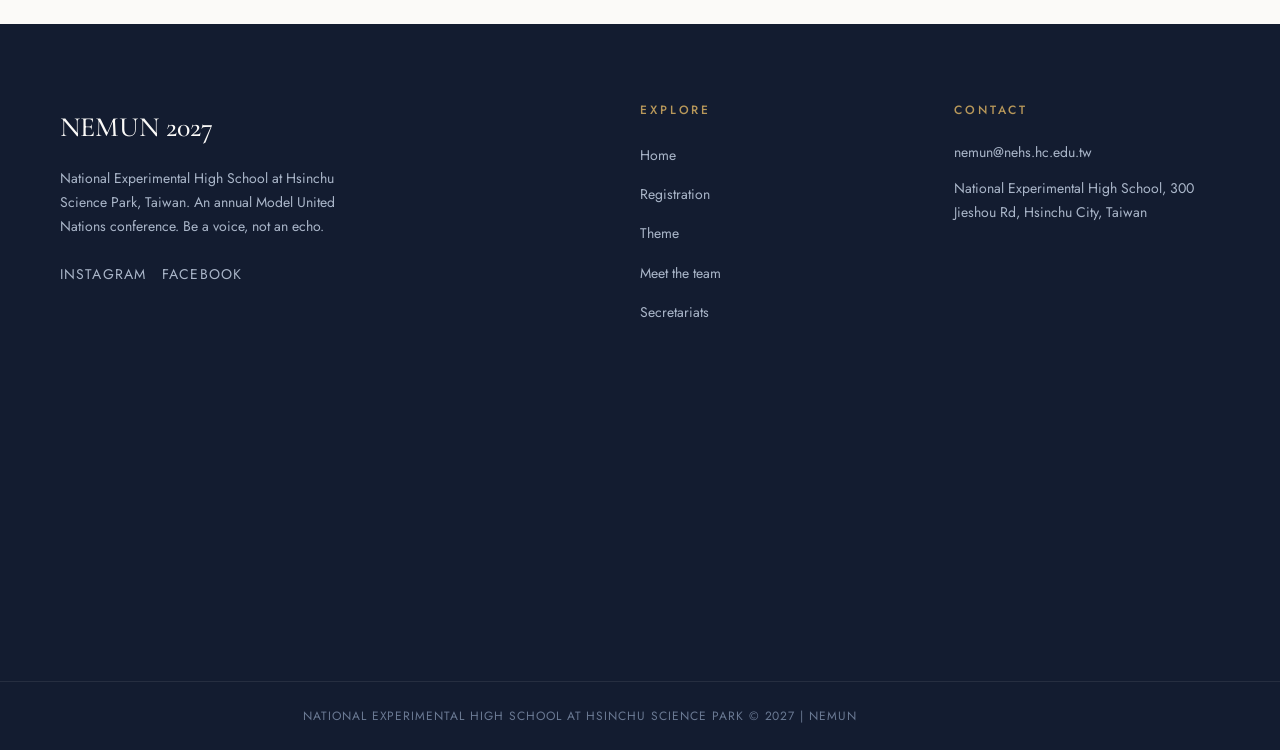
==== commit 7dade25b: "theme intro text" ====
--- a/index.html
+++ b/index.html
@@ -137,10 +137,10 @@
           <div class="split-copy reveal">
             <p class="eyebrow">This year&rsquo;s theme</p>
             <h2 class="section-title">Theme introduction</h2>
-            <p class="lead">𝐈𝐧 𝐚 𝐝𝐢𝐯𝐞𝐫𝐬𝐞 𝐠𝐥𝐨𝐛𝐚𝐥 𝐬𝐨𝐜𝐢𝐞𝐭𝐲, 𝐭𝐡𝐞 𝐩𝐮𝐫𝐬𝐮𝐢𝐭 𝐨𝐟 𝐣𝐮𝐬𝐭𝐢𝐜𝐞 𝐚𝐧𝐝 𝐞𝐪𝐮𝐚𝐥𝐢𝐭𝐲 𝐫𝐞𝐦𝐚𝐢𝐧𝐬 𝐨𝐧𝐞 𝐨𝐟 𝐭𝐡𝐞 𝐦𝐨𝐬𝐭 𝐟𝐮𝐧𝐝𝐚𝐦𝐞𝐧𝐭𝐚𝐥 𝐚𝐬𝐩𝐢𝐫𝐚𝐭𝐢𝐨𝐧𝐬 𝐨𝐟 𝐭𝐡𝐞 𝐢𝐧𝐭𝐞𝐫𝐧𝐚𝐭𝐢𝐨𝐧𝐚𝐥 𝐜𝐨𝐦𝐦𝐮𝐧𝐢𝐭𝐲. 𝐓𝐡𝐞 𝐭𝐡𝐞𝐦𝐞 “𝐉𝐮𝐬𝐭𝐢𝐜𝐞 𝐅𝐨𝐫 𝐀𝐥𝐥: 𝐂𝐨𝐧𝐟𝐫𝐨𝐧𝐭𝐢𝐧𝐠 𝐈𝐧𝐞𝐪𝐮𝐚𝐥𝐢𝐭𝐢𝐞𝐬 𝐖𝐨𝐫𝐥𝐝𝐰𝐢𝐝𝐞” 𝐞𝐦𝐩𝐡𝐚𝐬𝐢𝐳𝐞𝐬 𝐭𝐡𝐞 𝐢𝐧𝐭𝐞𝐧𝐭𝐢𝐨𝐧 𝐨𝐟 𝐩𝐫𝐨𝐦𝐨𝐭𝐢𝐧𝐠 𝐣𝐮𝐬𝐭𝐢𝐜𝐞 𝐚𝐧𝐝 𝐞𝐪𝐮𝐚𝐥𝐢𝐭𝐲 𝐟𝐨𝐫 𝐚𝐥𝐥 𝐡𝐮𝐦𝐚𝐧𝐬 𝐚𝐫𝐨𝐮𝐧𝐝 𝐭𝐡𝐞 𝐰𝐨𝐫𝐥𝐝. 𝐀𝐬 𝐰𝐞 𝐟𝐨𝐜𝐮𝐬 𝐨𝐧 𝐝𝐢𝐬𝐜𝐫𝐢𝐦𝐢𝐧𝐚𝐭𝐢𝐨𝐧 𝐚𝐧𝐝 𝐜𝐨𝐧𝐟𝐥𝐢𝐜𝐭𝐬 𝐜𝐚𝐮𝐬𝐞𝐝 𝐛𝐲 𝐝𝐢𝐯𝐞𝐫𝐬𝐢𝐭𝐲 𝐛𝐞𝐭𝐰𝐞𝐞𝐧 𝐜𝐮𝐥𝐭𝐮𝐫𝐞, 𝐧𝐚𝐭𝐢𝐨𝐧𝐚𝐥𝐢𝐭𝐲 𝐚𝐧𝐝 𝐬𝐞𝐥𝐟-𝐢𝐝𝐞𝐧𝐭𝐢𝐟𝐢𝐜𝐚𝐭𝐢𝐨𝐧, 𝐭𝐨 𝐬𝐞𝐜𝐮𝐫𝐞 𝐩𝐞𝐚𝐜𝐞 𝐰𝐨𝐮𝐥𝐝 𝐫𝐞𝐪𝐮𝐢𝐫𝐞 𝐦𝐞𝐦𝐛𝐞𝐫 𝐬𝐭𝐚𝐭𝐞𝐬 𝐭𝐨 𝐩𝐚𝐫𝐭𝐢𝐜𝐢𝐩𝐚𝐭𝐞 𝐢𝐧 𝐝𝐢𝐩𝐥𝐨𝐦𝐚𝐭𝐢𝐜 𝐜𝐨𝐧𝐯𝐞𝐫𝐬𝐚𝐭𝐢𝐨𝐧𝐬 𝐚𝐧𝐝 𝐦𝐮𝐭𝐮𝐚𝐥 𝐝𝐢𝐬𝐜𝐮𝐬𝐬𝐢𝐨𝐧𝐬.
-𝐓𝐡𝐢𝐬 𝐭𝐡𝐞𝐦𝐞 𝐢𝐧𝐯𝐢𝐭𝐞𝐬 𝐚𝐥𝐥 𝐦𝐞𝐦𝐛𝐞𝐫 𝐬𝐭𝐚𝐭𝐞𝐬 𝐭𝐨 𝐫𝐞𝐟𝐥𝐞𝐜𝐭 𝐮𝐩𝐨𝐧 𝐭𝐡𝐞 𝐩𝐞𝐫𝐬𝐢𝐬𝐭𝐞𝐧𝐭 𝐝𝐢𝐬𝐩𝐚𝐫𝐢𝐭𝐢𝐞𝐬 𝐭𝐡𝐚𝐭 𝐜𝐨𝐧𝐭𝐢𝐧𝐮𝐞 𝐭𝐨 𝐮𝐧𝐝𝐞𝐫𝐦𝐢𝐧𝐞 𝐡𝐮𝐦𝐚𝐧 𝐝𝐢𝐠𝐧𝐢𝐭𝐲, 𝐬𝐨𝐜𝐢𝐚𝐥 𝐣𝐮𝐬𝐭𝐢𝐜𝐞 𝐚𝐧𝐝 𝐬𝐮𝐬𝐭𝐚𝐢𝐧𝐚𝐛𝐥𝐞 𝐝𝐞𝐯𝐞𝐥𝐨𝐩𝐦𝐞𝐧𝐭. 𝐖𝐡𝐞𝐭𝐡𝐞𝐫 𝐞𝐜𝐨𝐧𝐨𝐦𝐢𝐜, 𝐬𝐨𝐜𝐢𝐚𝐥, 𝐩𝐨𝐥𝐢𝐭𝐢𝐜𝐚𝐥 𝐨𝐫 𝐞𝐧𝐯𝐢𝐫𝐨𝐧𝐦𝐞𝐧𝐭𝐚𝐥 𝐢𝐧 𝐨𝐮𝐫 𝐧𝐚𝐭𝐮𝐫𝐞, 𝐭𝐡𝐞𝐬𝐞 𝐢𝐧𝐞𝐪𝐮𝐚𝐥𝐢𝐭𝐢𝐞𝐬 𝐜𝐡𝐚𝐥𝐥𝐞𝐧𝐠𝐞 𝐭𝐡𝐞 𝐩𝐫𝐢𝐧𝐜𝐢𝐩𝐥𝐞𝐬 𝐢𝐦𝐩𝐫𝐢𝐧𝐭𝐞𝐝 𝐢𝐧 𝐭𝐡𝐞 𝐂𝐡𝐚𝐫𝐭𝐞𝐫 𝐨𝐟 𝐭𝐡𝐞 𝐔𝐧𝐢𝐭𝐞𝐝 𝐍𝐚𝐭𝐢𝐨𝐧𝐬 𝐚𝐧𝐝 𝐭𝐡𝐞 𝐔𝐧𝐢𝐯𝐞𝐫𝐬𝐚𝐥 𝐃𝐞𝐜𝐥𝐚𝐫𝐚𝐭𝐢𝐨𝐧 𝐨𝐟 𝐇𝐮𝐦𝐚𝐧 𝐑𝐢𝐠𝐡𝐭𝐬. 𝐀𝐬 𝐭𝐡𝐞𝐲 𝐫𝐞𝐦𝐢𝐧𝐝 𝐮𝐬 𝐭𝐡𝐚𝐭 𝐭𝐫𝐮𝐞 𝐜𝐨𝐧𝐯𝐞𝐧𝐭𝐢𝐨𝐧𝐚𝐥 𝐩𝐫𝐨𝐠𝐫𝐞𝐬𝐬 𝐝𝐞𝐩𝐞𝐧𝐝𝐬 𝐮𝐩𝐨𝐧 𝐭𝐡𝐞 𝐩𝐫𝐨𝐭𝐞𝐜𝐭𝐢𝐨𝐧 𝐨𝐟 𝐭𝐡𝐞 𝐫𝐢𝐠𝐡𝐭𝐬 𝐨𝐟 𝐚𝐥𝐥 𝐩𝐞𝐨𝐩𝐥𝐞.
-𝐍𝐄𝐌𝐔𝐍 𝟐𝟎𝟐𝟕, 𝐰𝐨𝐮𝐥𝐝 𝐬𝐞𝐫𝐯𝐞 𝐚𝐬 𝐚 𝐯𝐚𝐥𝐮𝐚𝐛𝐥𝐞 𝐩𝐥𝐚𝐭𝐟𝐨𝐫𝐦 𝐟𝐨𝐫 𝐜𝐨𝐧𝐬𝐭𝐫𝐮𝐜𝐭𝐢𝐯𝐞 𝐝𝐢𝐚𝐥𝐨𝐠𝐮𝐞 𝐚𝐧𝐝 𝐜𝐨𝐥𝐥𝐚𝐛𝐨𝐫𝐚𝐭𝐢𝐯𝐞 𝐬𝐨𝐥𝐮𝐭𝐢𝐨𝐧𝐬. 𝐁𝐲 𝐩𝐫𝐨𝐯𝐢𝐝𝐢𝐧𝐠 𝐚 𝐯𝐞𝐧𝐮𝐞 𝐟𝐨𝐫 𝐨𝐩𝐞𝐧 𝐞𝐱𝐜𝐡𝐚𝐧𝐠𝐞 𝐚𝐧𝐝 𝐟𝐫𝐞𝐞 𝐥𝐨𝐛𝐛𝐲𝐢𝐧𝐠, 𝐝𝐞𝐥𝐞𝐠𝐚𝐭𝐞𝐬 𝐚𝐫𝐞 𝐞𝐧𝐜𝐨𝐮𝐫𝐚𝐠𝐞𝐝 𝐭𝐨 𝐧𝐨𝐭 𝐨𝐧𝐥𝐲 𝐞𝐱𝐚𝐦𝐢𝐧𝐞 𝐚𝐧𝐝 𝐢𝐝𝐞𝐧𝐭𝐢𝐟𝐲 𝐭𝐡𝐞 𝐫𝐨𝐨𝐭 𝐜𝐚𝐮𝐬𝐞𝐬 𝐨𝐟 𝐢𝐧𝐞𝐪𝐮𝐚𝐥𝐢𝐭𝐲, 𝐛𝐮𝐭 𝐚𝐥𝐬𝐨 𝐬𝐡𝐚𝐫𝐞 𝐦𝐮𝐥𝐭𝐢𝐥𝐚𝐭𝐞𝐫𝐚𝐥 𝐩𝐚𝐭𝐡𝐰𝐚𝐲𝐬 𝐭𝐡𝐚𝐭 𝐩𝐫𝐨𝐦𝐨𝐭𝐞 𝐟𝐚𝐢𝐫𝐧𝐞𝐬𝐬, 𝐚𝐜𝐜𝐨𝐮𝐧𝐭𝐚𝐛𝐢𝐥𝐢𝐭𝐲 𝐚𝐧𝐝 𝐬𝐮𝐬𝐭𝐚𝐢𝐧𝐚𝐛𝐥𝐞 𝐠𝐫𝐨𝐰𝐭𝐡. 𝐖𝐞 𝐛𝐞𝐥𝐢𝐞𝐯𝐞 𝐭𝐡𝐫𝐨𝐮𝐠𝐡 𝐫𝐞𝐬𝐩𝐞𝐜𝐭𝐟𝐮𝐥 𝐧𝐞𝐠𝐨𝐭𝐢𝐚𝐭𝐢𝐨𝐧𝐬 𝐚𝐧𝐝 𝐭𝐡𝐞 𝐢𝐠𝐧𝐢𝐭𝐢𝐧𝐠 𝐬𝐩𝐢𝐫𝐢𝐭 𝐨𝐟 𝐩𝐚𝐫𝐭𝐧𝐞𝐫𝐬𝐡𝐢𝐩𝐬, 𝐩𝐚𝐫𝐭𝐢𝐜𝐢𝐩𝐚𝐧𝐭𝐬 𝐜𝐨𝐮𝐥𝐝 𝐚𝐥𝐥 𝐜𝐨𝐧𝐭𝐫𝐢𝐛𝐮𝐭𝐞 𝐭𝐨 𝐭𝐡𝐞 𝐠𝐥𝐨𝐛𝐚𝐥 𝐜𝐨𝐦𝐦𝐮𝐧𝐢𝐭𝐲, 𝐚𝐬 𝐢𝐭 𝐚𝐩𝐩𝐫𝐨𝐚𝐜𝐡𝐞𝐬 𝐭𝐡𝐞𝐬𝐞 𝐜𝐨𝐦𝐩𝐥𝐞𝐱 𝐜𝐡𝐚𝐥𝐥𝐞𝐧𝐠𝐞𝐬 𝐭𝐡𝐚𝐭 𝐫𝐞𝐪𝐮𝐢𝐫𝐞 𝐦𝐮𝐭𝐮𝐚𝐥 𝐮𝐧𝐝𝐞𝐫𝐬𝐭𝐚𝐧𝐝𝐢𝐧𝐠 𝐚𝐧𝐝 𝐜𝐨𝐦𝐦𝐢𝐭𝐦𝐞𝐧𝐭 𝐭𝐨 𝐞𝐧𝐬𝐮𝐫𝐞 𝐢𝐭𝐬 𝐣𝐮𝐬𝐭𝐢𝐜𝐞.
-𝐖𝐢𝐭𝐡 𝐭𝐡𝐞 𝐭𝐡𝐞𝐦𝐞 “𝐉𝐮𝐬𝐭𝐢𝐜𝐞 𝐅𝐨𝐫 𝐀𝐥𝐥: 𝐂𝐨𝐧𝐟𝐫𝐨𝐧𝐭𝐢𝐧𝐠 𝐈𝐧𝐞𝐪𝐮𝐚𝐥𝐢𝐭𝐢𝐞𝐬 𝐖𝐨𝐫𝐥𝐝𝐰𝐢𝐝𝐞” 𝐢𝐧 𝐨𝐮𝐫 𝐦𝐢𝐧𝐝𝐬, 𝐚𝐧𝐝 𝐚𝐬 𝐚𝐥𝐥 𝐝𝐞𝐥𝐞𝐠𝐚𝐭𝐞𝐬 𝐞𝐧𝐠𝐚𝐠𝐞 𝐢𝐧 𝐞𝐟𝐟𝐞𝐜𝐭𝐢𝐯𝐞 𝐜𝐨𝐧𝐯𝐞𝐫𝐬𝐚𝐭𝐢𝐨𝐧𝐬 𝐚𝐧𝐝 𝐬𝐭𝐫𝐞𝐧𝐠𝐭𝐡𝐞𝐧 𝐢𝐧𝐭𝐞𝐫𝐧𝐚𝐭𝐢𝐨𝐧𝐚𝐥 𝐟𝐫𝐚𝐦𝐞𝐰𝐨𝐫𝐤𝐬 𝐭𝐡𝐚𝐭 𝐮𝐩𝐡𝐨𝐥𝐝 𝐣𝐮𝐬𝐭𝐢𝐜𝐞 𝐨𝐟 𝐚𝐥𝐥 𝐝𝐢𝐟𝐟𝐞𝐫𝐞𝐧𝐜𝐞𝐬. 𝐋𝐞𝐭 𝐮𝐬 𝐢𝐠𝐧𝐢𝐭𝐞 𝐬𝐩𝐚𝐫𝐤𝐥𝐞𝐬 𝐢𝐧 𝐭𝐡𝐞 𝐝𝐚𝐫𝐤𝐧𝐞𝐬𝐬 𝐚𝐧𝐝 𝐢𝐥𝐥𝐮𝐦𝐢𝐧𝐚𝐭𝐞 𝐭𝐡𝐞 𝐩𝐚𝐭𝐡 𝐭𝐨 𝐮𝐧𝐢𝐯𝐞𝐫𝐬𝐚𝐥 𝐣𝐮𝐬𝐭𝐢𝐜𝐞.</p>
+            <p class="lead">In a diverse global society, the pursuit of justice and equality remains one of the most fundamental aspirations of the international community. The theme “Justice For All: Confronting Inequalities Worldwide” emphasizes the intention of promoting justice and equality for all humans around the world. As we focus on discrimination and conflicts caused by diversity between culture, nationality and self-identification, to secure peace would require member states to participate in diplomatic conversations and mutual discussions.
+This theme invites all member states to reflect upon the persistent disparities that continue to undermine human dignity, social justice and sustainable development. Whether economic, social, political or environmental in our nature, these inequalities challenge the principles imprinted in the Charter of the United Nations and the Universal Declaration of Human Rights. As they remind us that true conventional progress depends upon the protection of the rights of all people.
+NEMUN 2027, would serve as a valuable platform for constructive dialogue and collaborative solutions. By providing a venue for open exchange and free lobbying, delegates are encouraged to not only examine and identify the root causes of inequality, but also share multilateral pathways that promote fairness, accountability and sustainable growth. We believe through respectful negotiations and the igniting spirit of partnerships, participants could all contribute to the global community, as it approaches these complex challenges that require mutual understanding and commitment to ensure its justice.
+With the theme “Justice For All: Confronting Inequalities Worldwide” in our minds, and as all delegates engage in effective conversations and strengthen international frameworks that uphold justice of all differences. Let us ignite sparkles in the darkness and illuminate the path to universal justice.</p>
             <div class="btn-row">
               <a class="btn btn--outline" href="theme-introduction.html">Read the theme <span class="btn-arrow" aria-hidden="true">&rarr;</span></a>
             </div>
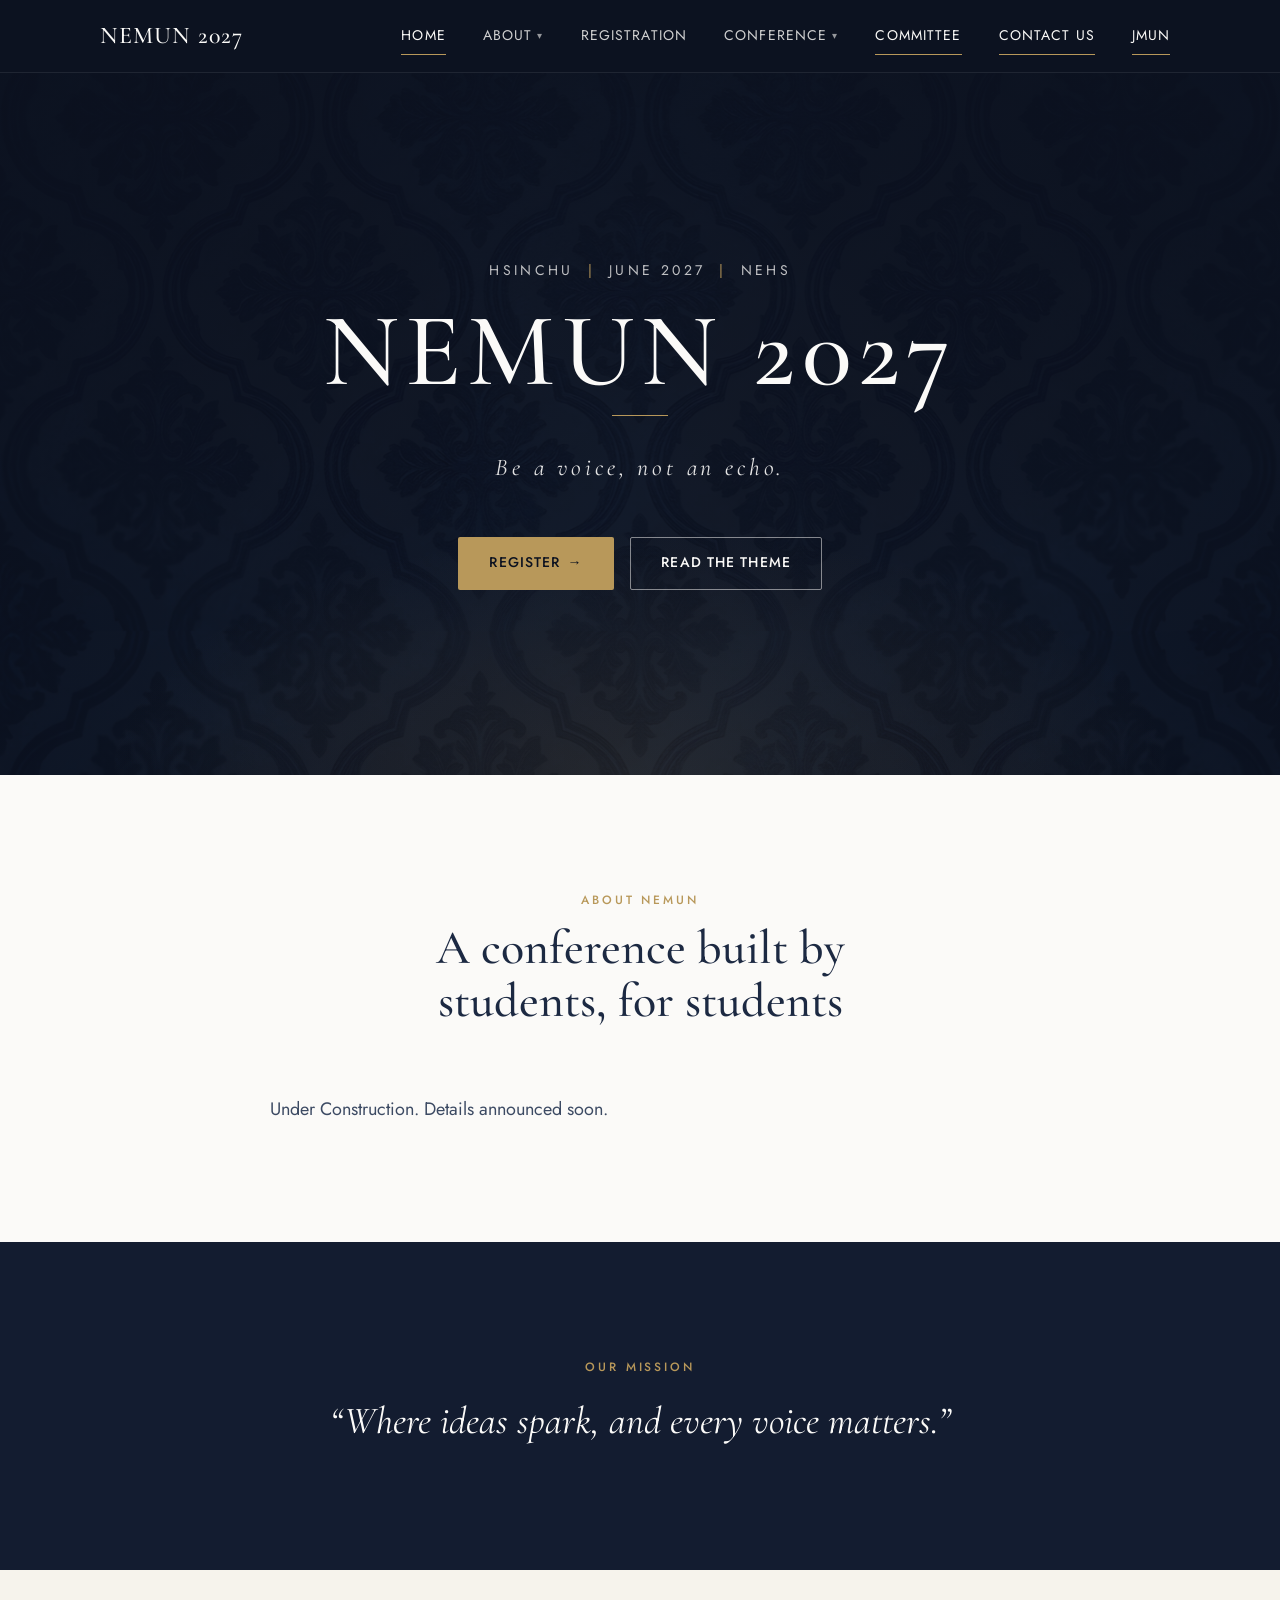
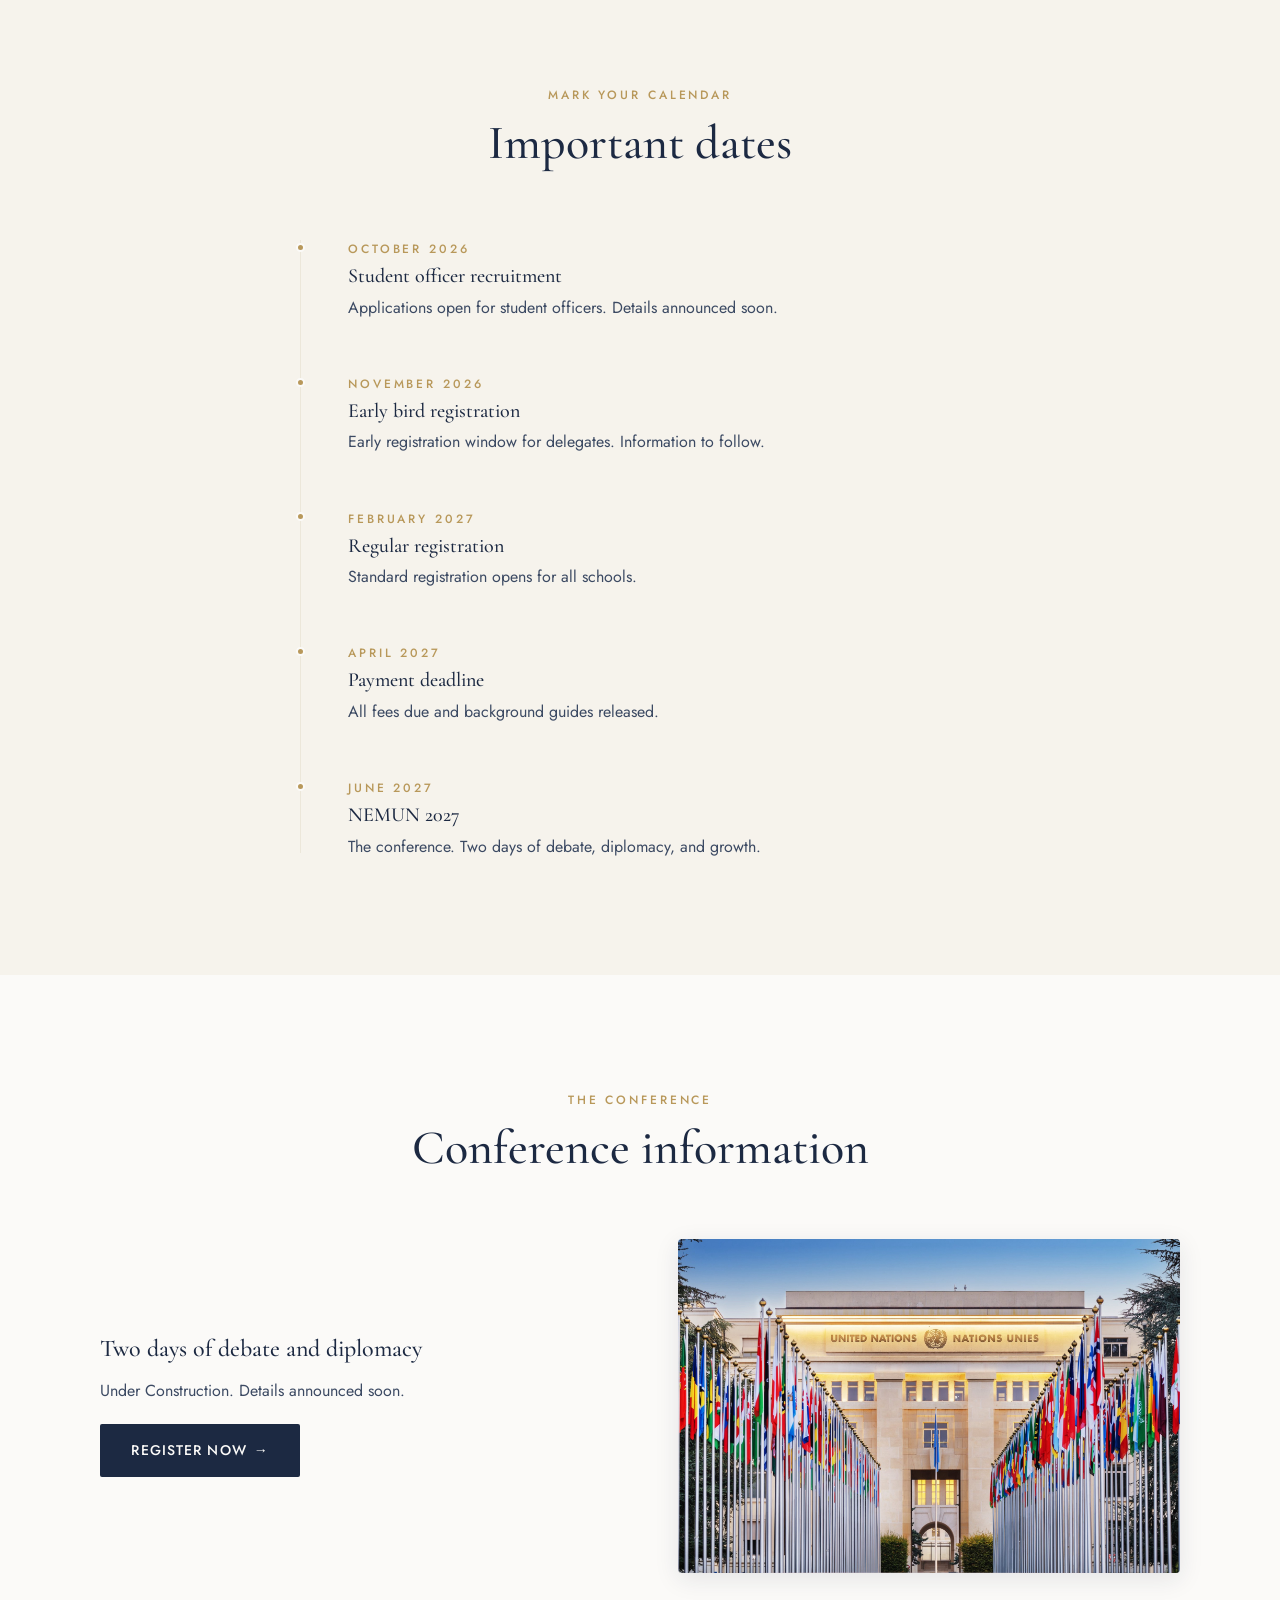
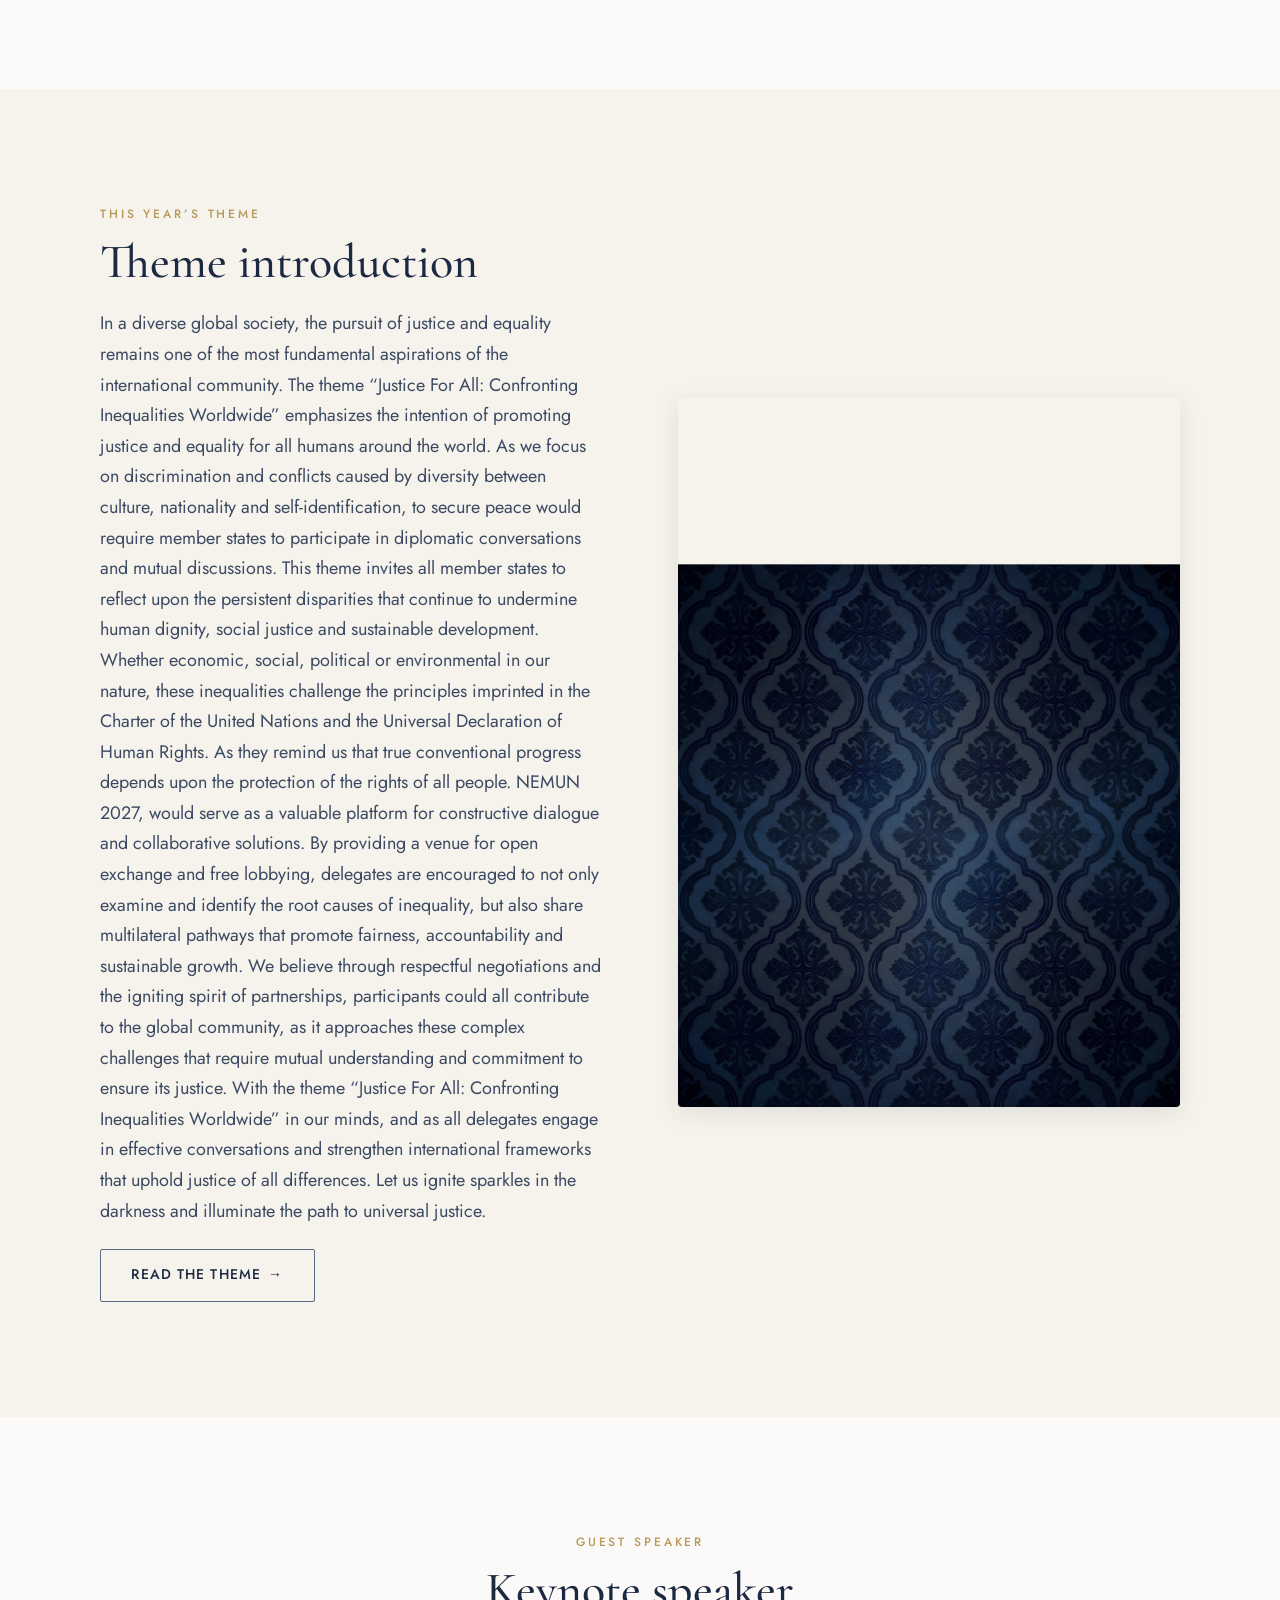
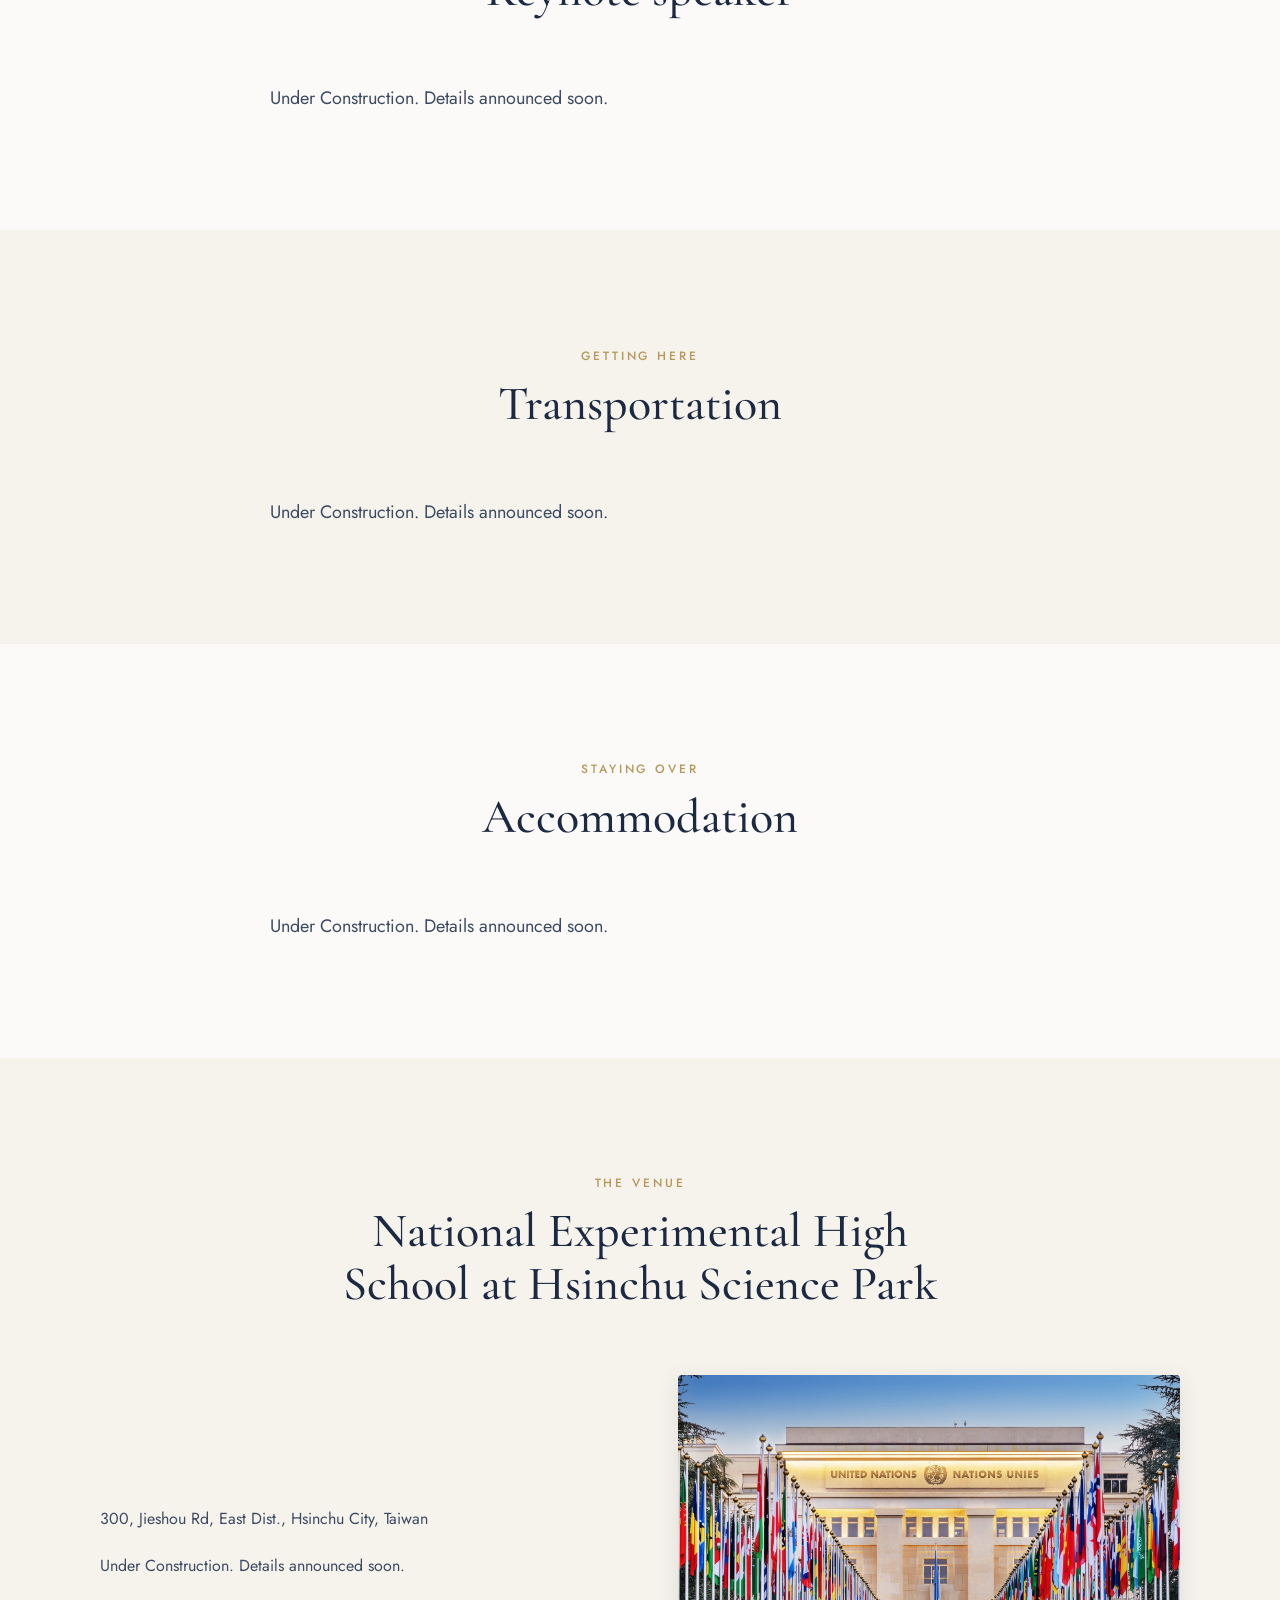
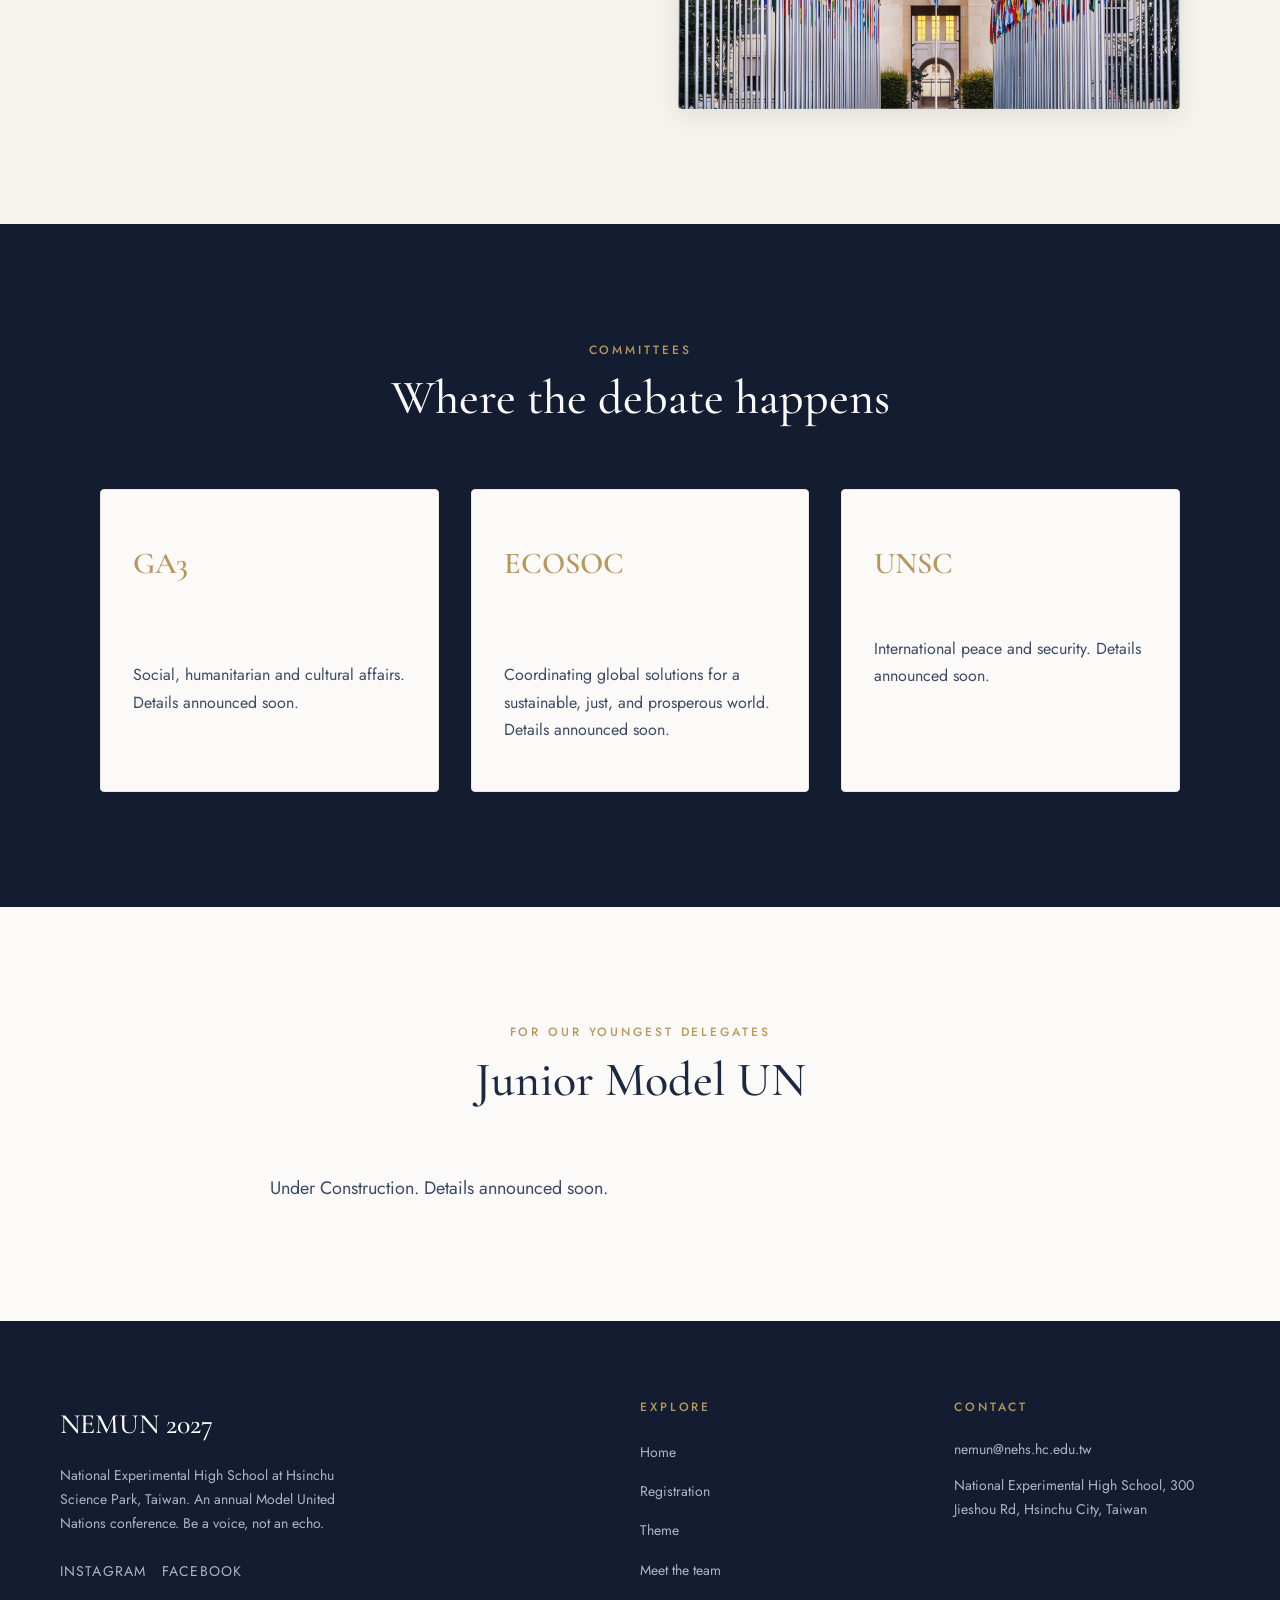
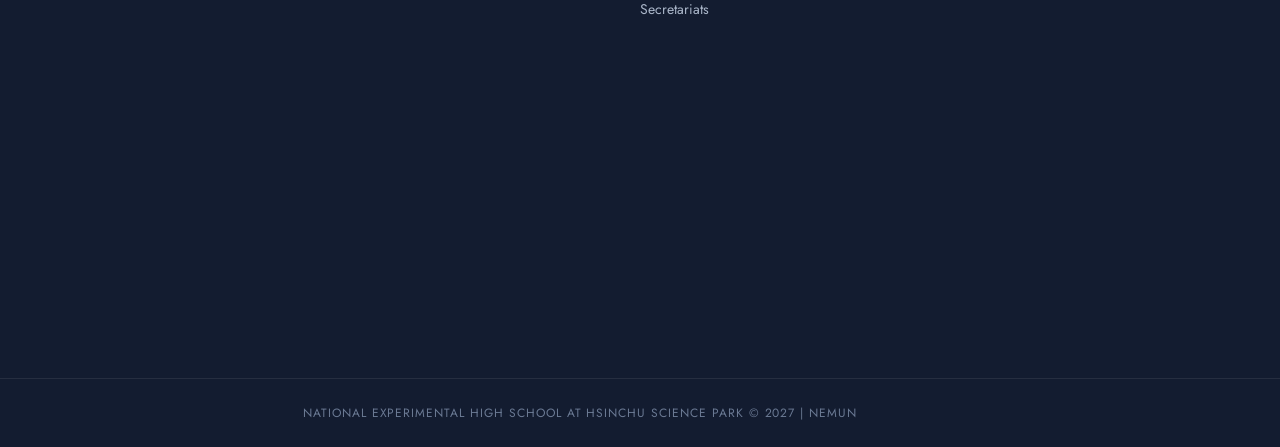
==== commit 41af9828: "version https://git-lfs.github.com/spec/v1" ====
--- a/index.html
+++ b/index.html
@@ -51,8 +51,7 @@
           <h2 class="section-title">A conference built by students, for students</h2>
         </div>
         <div class="prose reveal">
-          <p>Lorem ipsum dolor sit amet, consectetur adipiscing elit. Sed do eiusmod tempor incididunt ut labore et dolore magna aliqua. Ut enim ad minim veniam, quis nostrud exercitation ullamco laboris nisi ut aliquip ex ea commodo consequat.</p>
-          <p>Duis aute irure dolor in reprehenderit in voluptate velit esse cillum dolore eu fugiat nulla pariatur. Excepteur sint occaecat cupidatat non proident, sunt in culpa qui officia deserunt mollit anim id est laborum.</p>
+          <p>Under Construction. Details announced soon.</p>
         </div>
       </div>
     </section>
@@ -114,8 +113,7 @@
         <div class="split">
           <div class="split-copy reveal">
             <h3 style="font-size:var(--text-2xl)">Two days of debate and diplomacy</h3>
-            <p>Lorem ipsum dolor sit amet, consectetur adipiscing elit. Sed do eiusmod tempor incididunt ut labore et dolore magna aliqua. Ut enim ad minim veniam.</p>
-            <p>Lorem ipsum dolor sit amet, consectetur adipiscing elit. Sed do eiusmod tempor incididunt.</p>
+            <p>Under Construction. Details announced soon.</p>
             <div class="btn-row">
               <a class="btn btn--primary" href="registration.html">Register now <span class="btn-arrow" aria-hidden="true">&rarr;</span></a>
             </div>
@@ -157,7 +155,7 @@
           <h2 class="section-title">Keynote speaker</h2>
         </div>
         <div class="prose reveal">
-          <p>Lorem ipsum dolor sit amet, consectetur adipiscing elit. Sed do eiusmod tempor incididunt ut labore et dolore magna aliqua. Speaker details announced soon.</p>
+          <p>Under Construction. Details announced soon.</p>
         </div>
       </div>
     </section>
@@ -170,7 +168,7 @@
           <h2 class="section-title">Transportation</h2>
         </div>
         <div class="prose reveal">
-          <p>Lorem ipsum dolor sit amet, consectetur adipiscing elit. Sed do eiusmod tempor incididunt ut labore et dolore magna aliqua. Transit details announced soon.</p>
+          <p>Under Construction. Details announced soon.</p>
         </div>
       </div>
     </section>
@@ -183,7 +181,7 @@
           <h2 class="section-title">Accommodation</h2>
         </div>
         <div class="prose reveal">
-          <p>Lorem ipsum dolor sit amet, consectetur adipiscing elit. Sed do eiusmod tempor incididunt ut labore et dolore magna aliqua. Lodging details announced soon.</p>
+          <p>Under Construction. Details announced soon.</p>
         </div>
       </div>
     </section>
@@ -198,7 +196,7 @@
         <div class="split">
           <div class="split-copy reveal">
             <p>300, Jieshou Rd, East Dist., Hsinchu City, Taiwan</p>
-            <p>Lorem ipsum dolor sit amet, consectetur adipiscing elit. Sed do eiusmod tempor incididunt ut labore et dolore magna aliqua.</p>
+            <p>Under Construction. Details announced soon.</p>
           </div>
           <div class="split-media reveal">
             <img src="un-flags-1920.jpg" alt="United Nations flags">
@@ -221,9 +219,9 @@
             <p>Social, humanitarian and cultural affairs. Details announced soon.</p>
           </article>
           <article class="card">
-            <span class="card-code">UNDP</span>
-            <h3>UN Development Programme</h3>
-            <p>Sustainable development and human dignity. Details announced soon.</p>
+            <span class="card-code">ECOSOC</span>
+            <h3>UN Economic and Social Council</h3>
+            <p>Coordinating global solutions for a sustainable, just, and prosperous world. Details announced soon.</p>
           </article>
           <article class="card">
             <span class="card-code">UNSC</span>
@@ -242,7 +240,7 @@
           <h2 class="section-title">Junior Model UN</h2>
         </div>
         <div class="prose reveal">
-          <p>Lorem ipsum dolor sit amet, consectetur adipiscing elit. Sed do eiusmod tempor incididunt ut labore et dolore magna aliqua. Details announced soon.</p>
+          <p>Under Construction. Details announced soon.</p>
         </div>
       </div>
     </section>
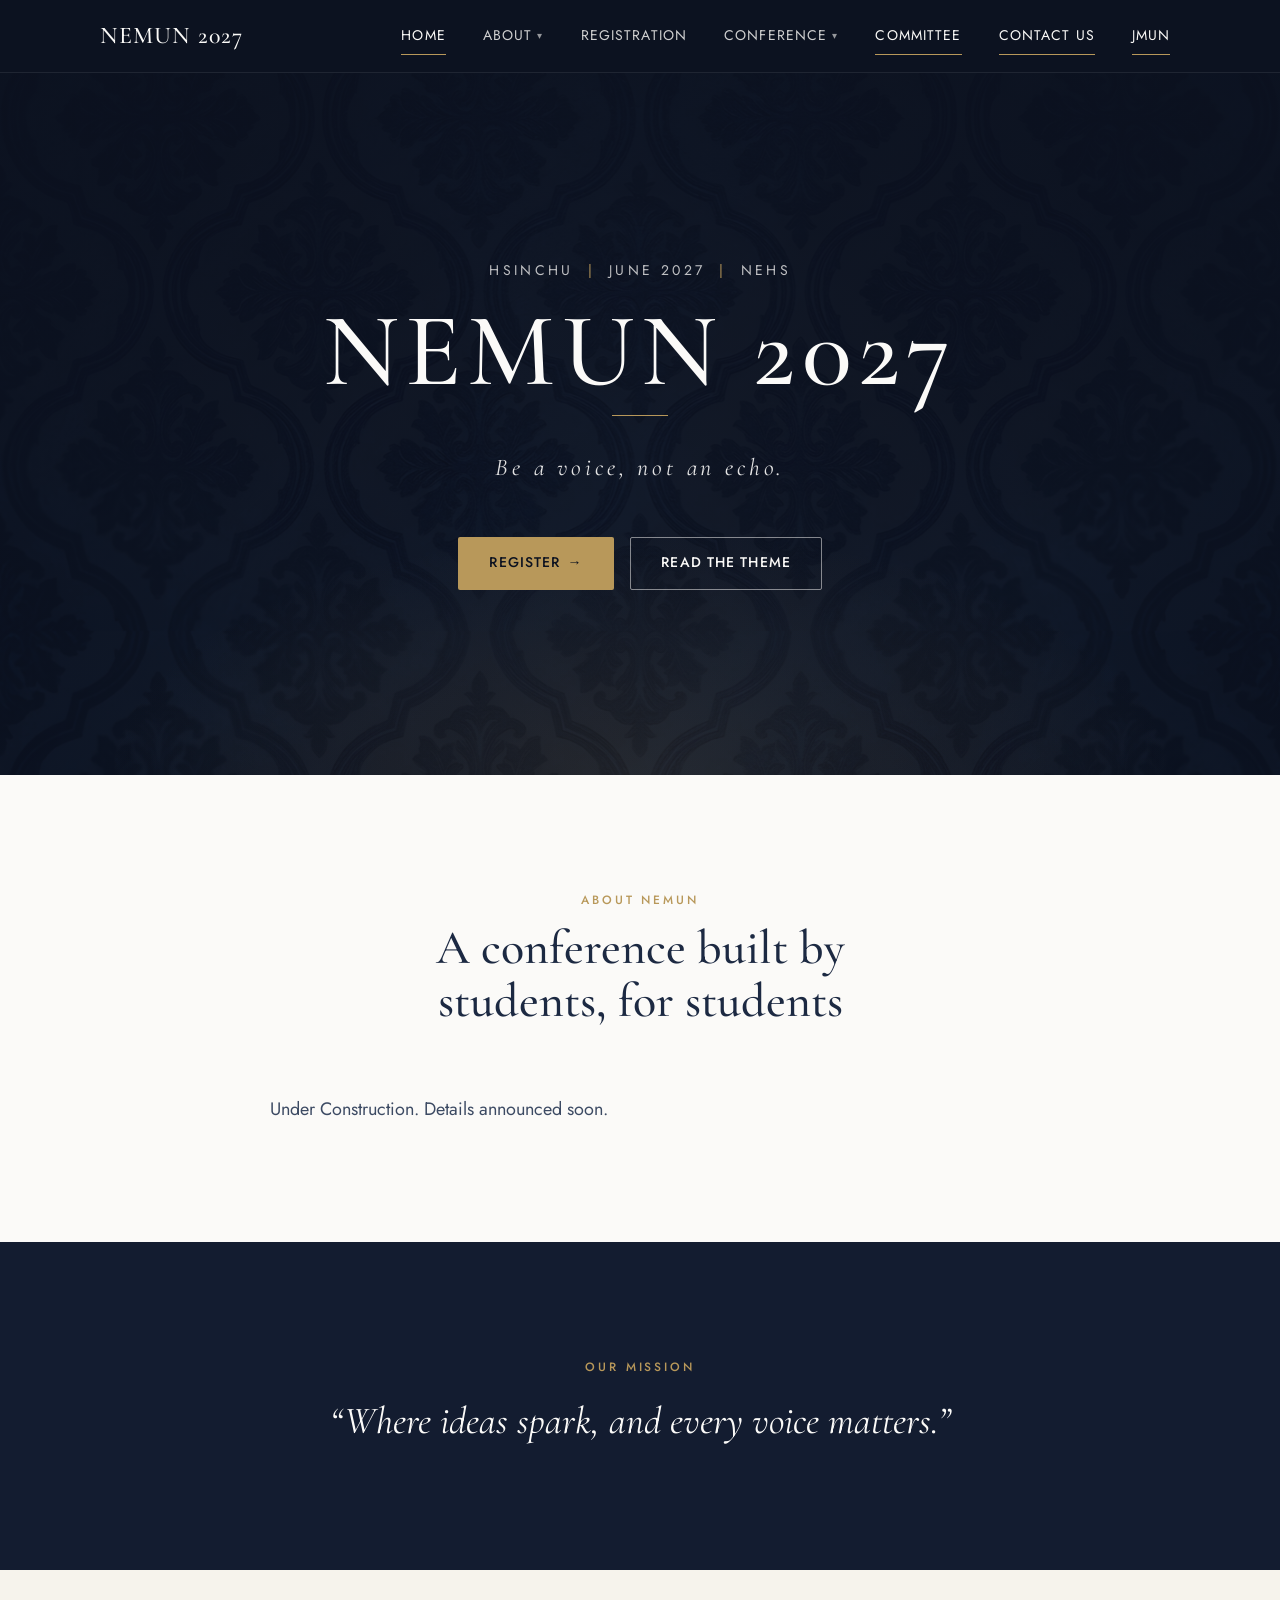
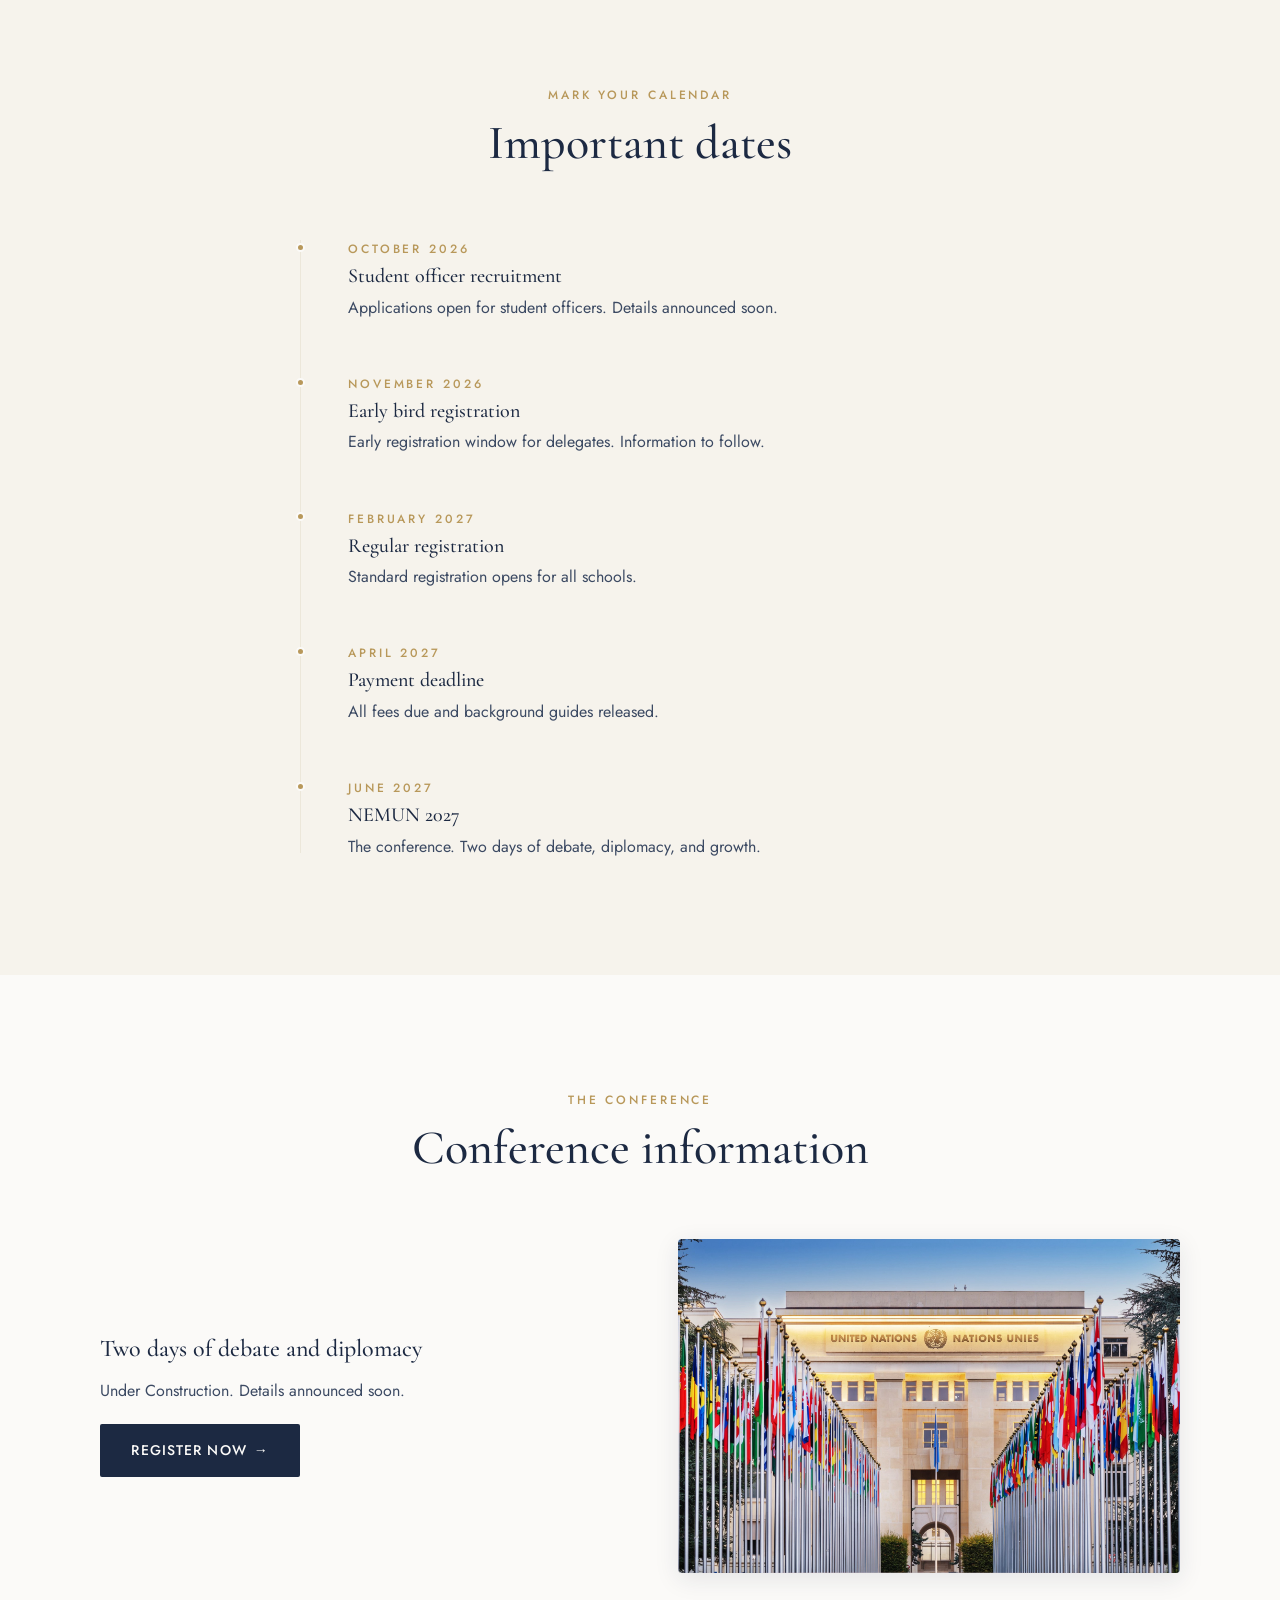
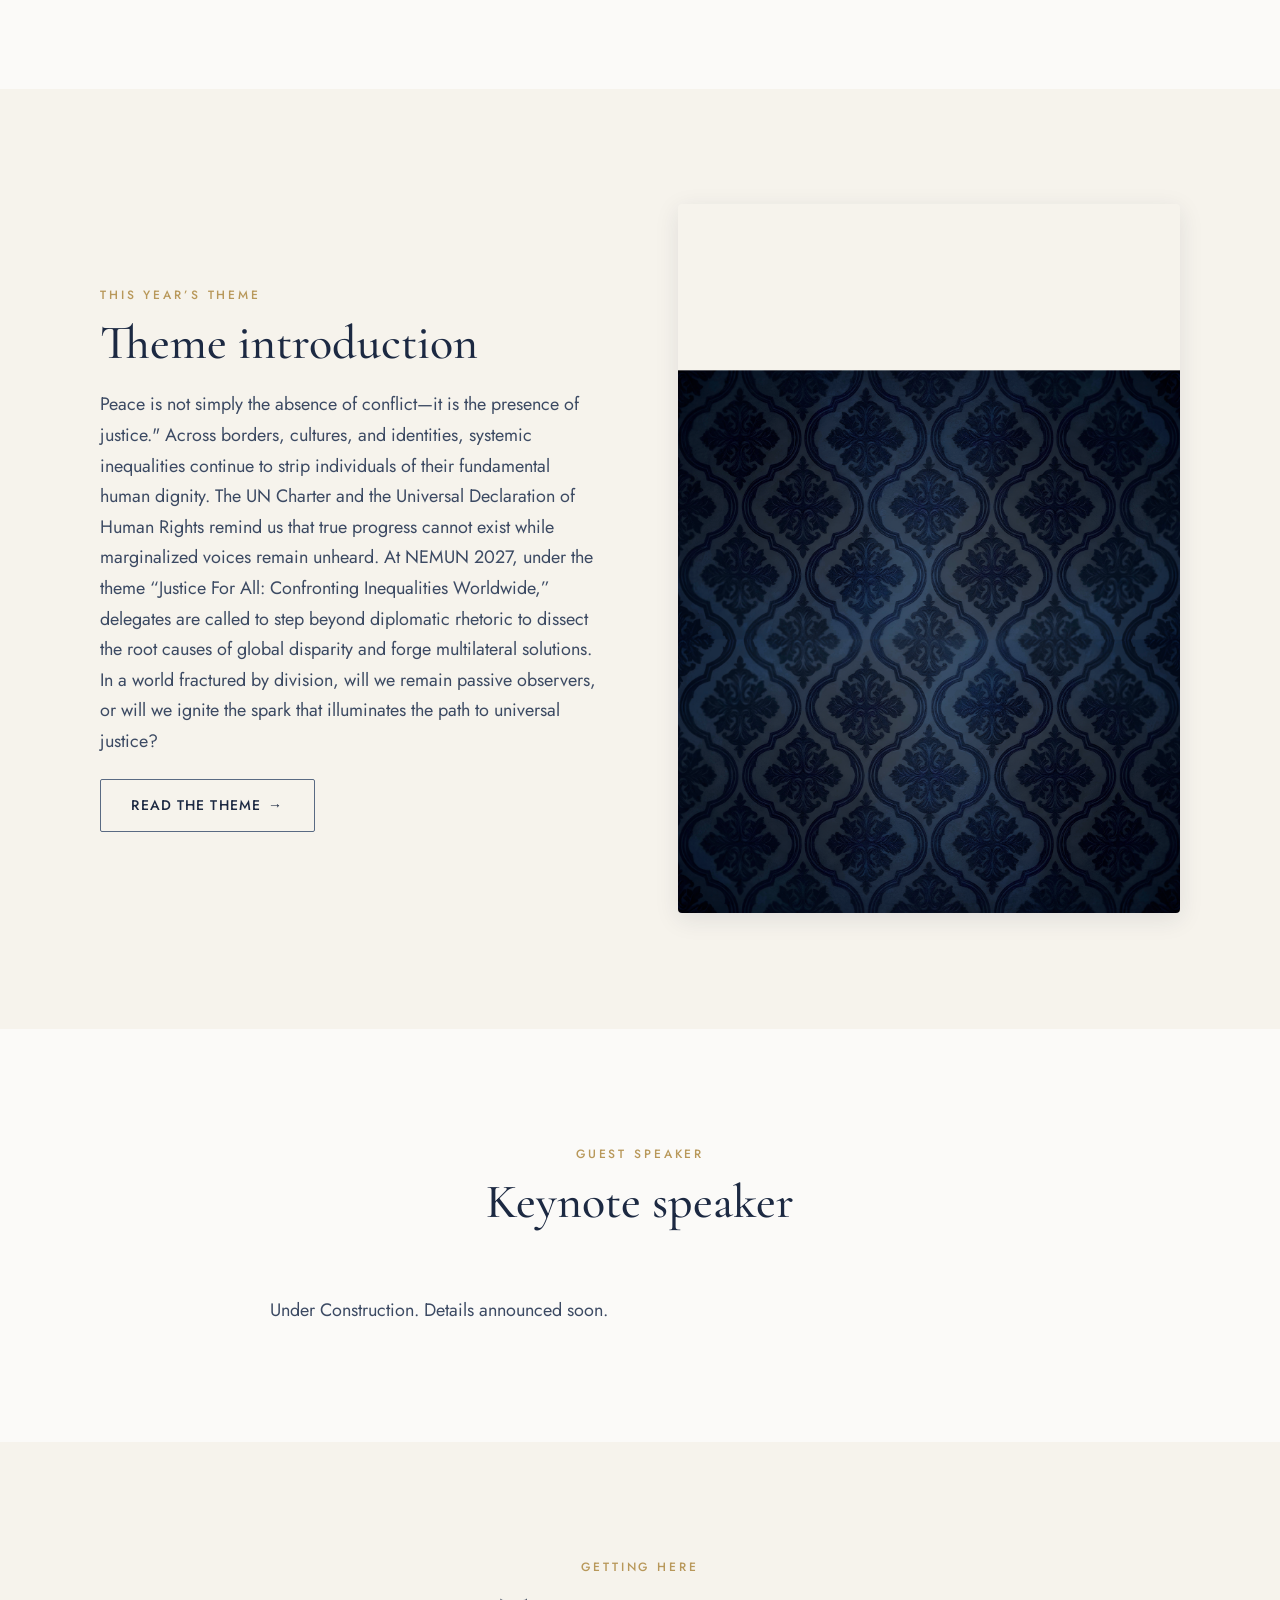
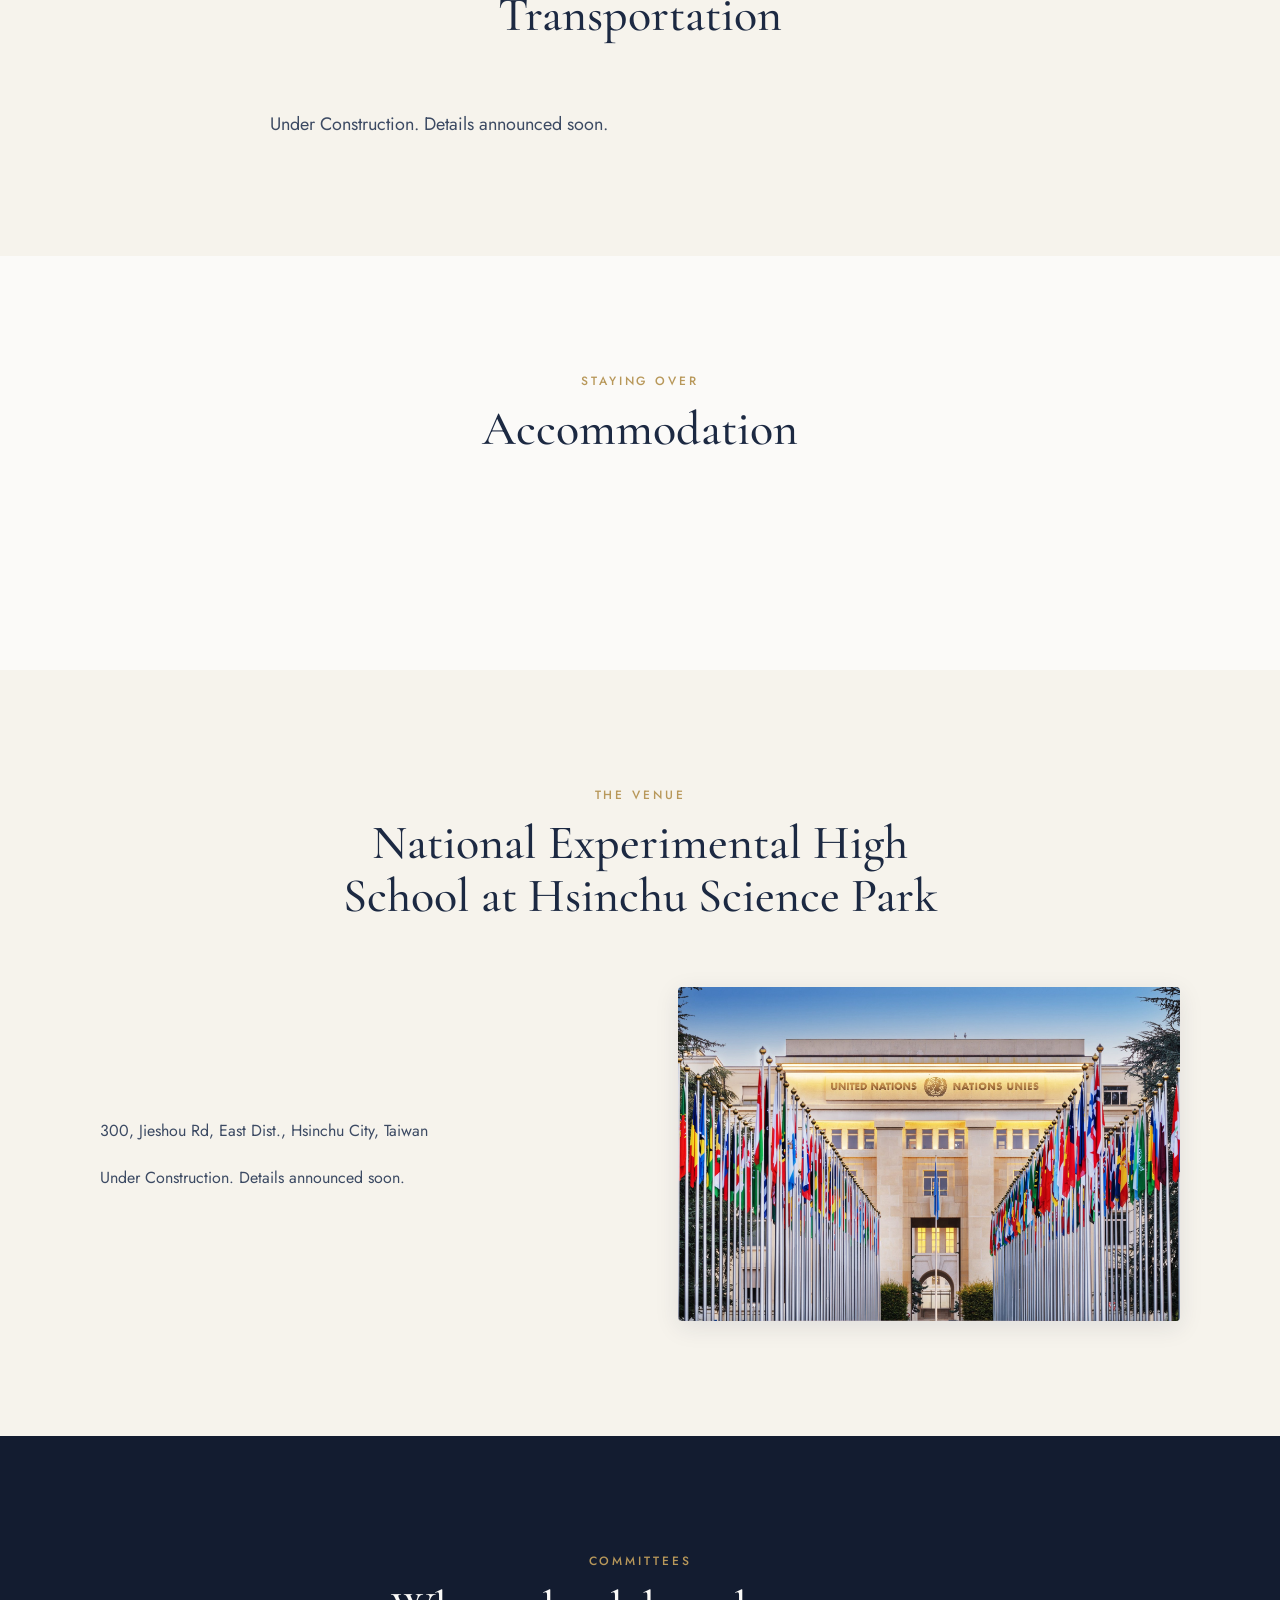
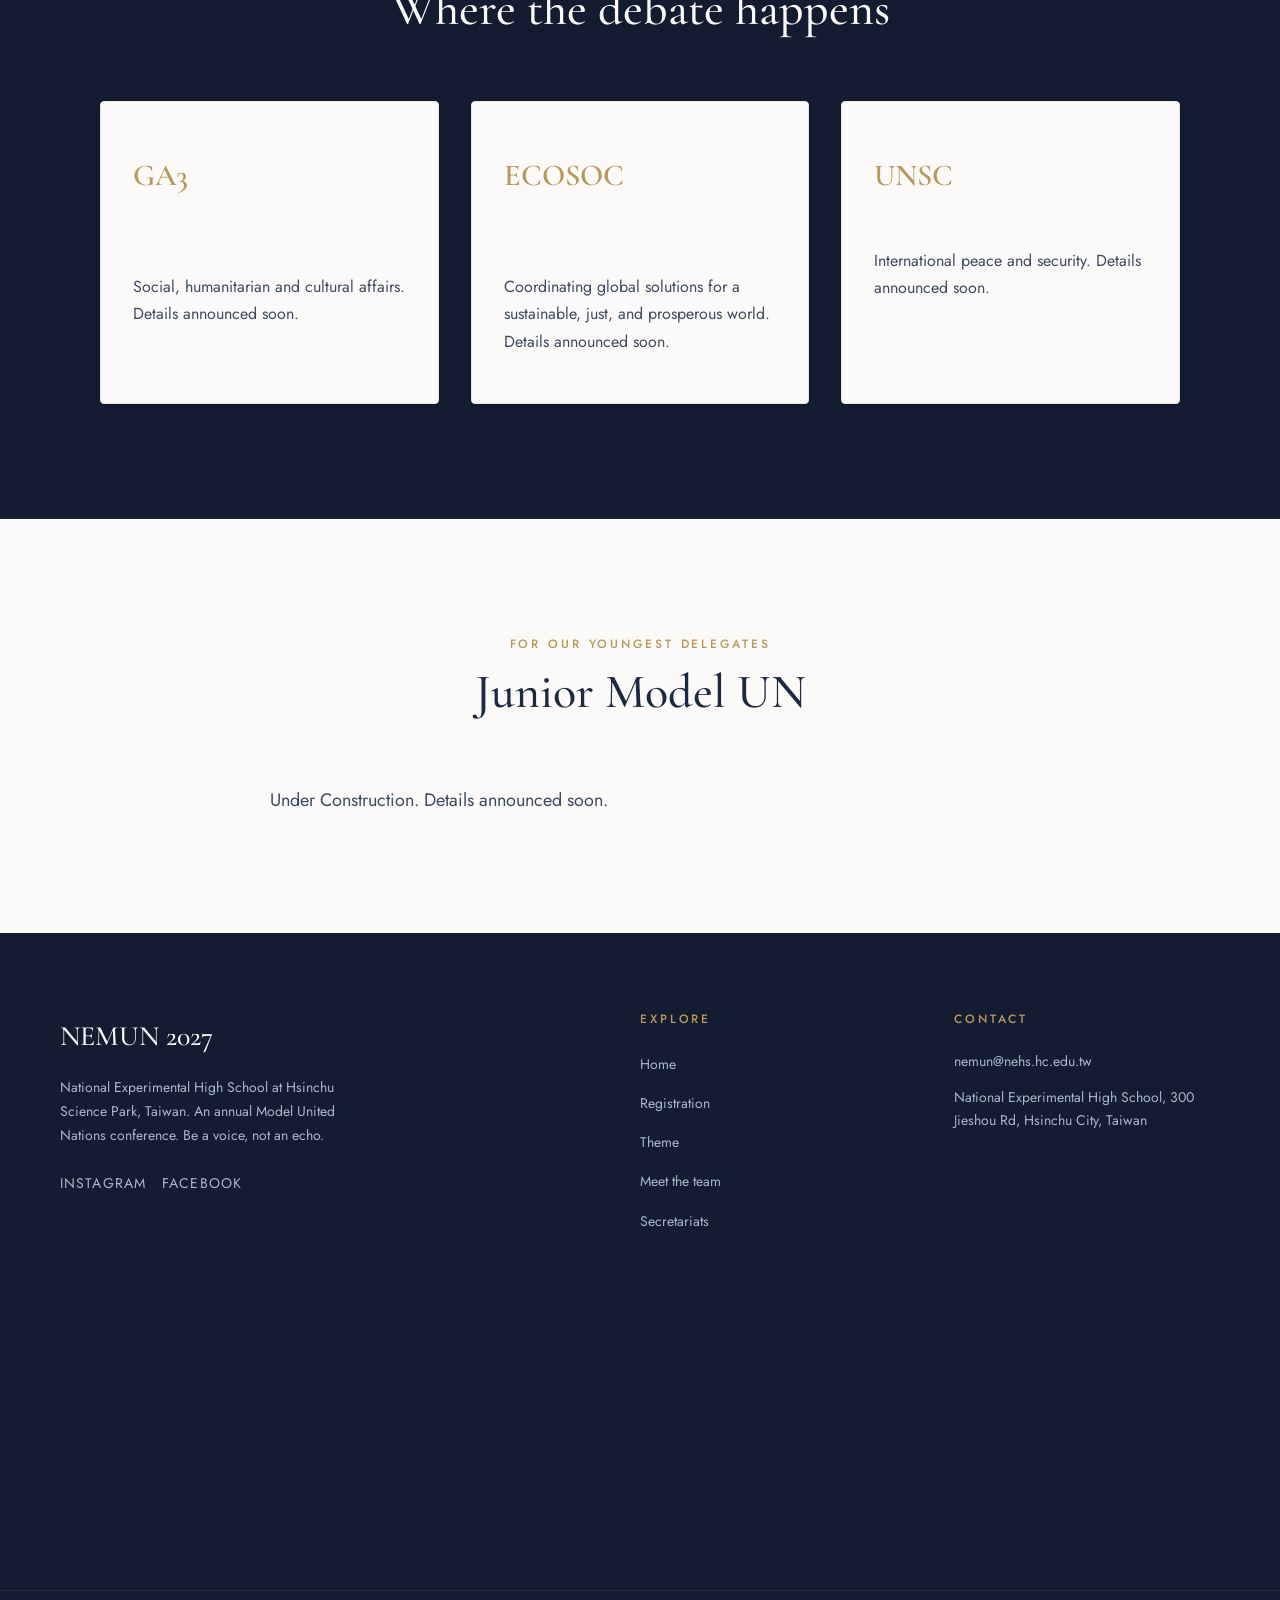
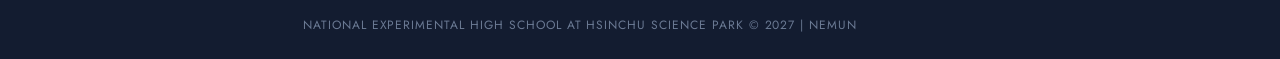
==== commit c4ab3f32: "error fix" ====
--- a/index.html
+++ b/index.html
@@ -135,10 +135,7 @@
           <div class="split-copy reveal">
             <p class="eyebrow">This year&rsquo;s theme</p>
             <h2 class="section-title">Theme introduction</h2>
-            <p class="lead">In a diverse global society, the pursuit of justice and equality remains one of the most fundamental aspirations of the international community. The theme “Justice For All: Confronting Inequalities Worldwide” emphasizes the intention of promoting justice and equality for all humans around the world. As we focus on discrimination and conflicts caused by diversity between culture, nationality and self-identification, to secure peace would require member states to participate in diplomatic conversations and mutual discussions.
-This theme invites all member states to reflect upon the persistent disparities that continue to undermine human dignity, social justice and sustainable development. Whether economic, social, political or environmental in our nature, these inequalities challenge the principles imprinted in the Charter of the United Nations and the Universal Declaration of Human Rights. As they remind us that true conventional progress depends upon the protection of the rights of all people.
-NEMUN 2027, would serve as a valuable platform for constructive dialogue and collaborative solutions. By providing a venue for open exchange and free lobbying, delegates are encouraged to not only examine and identify the root causes of inequality, but also share multilateral pathways that promote fairness, accountability and sustainable growth. We believe through respectful negotiations and the igniting spirit of partnerships, participants could all contribute to the global community, as it approaches these complex challenges that require mutual understanding and commitment to ensure its justice.
-With the theme “Justice For All: Confronting Inequalities Worldwide” in our minds, and as all delegates engage in effective conversations and strengthen international frameworks that uphold justice of all differences. Let us ignite sparkles in the darkness and illuminate the path to universal justice.</p>
+            <p class="lead">Peace is not simply the absence of conflict—it is the presence of justice." Across borders, cultures, and identities, systemic inequalities continue to strip individuals of their fundamental human dignity. The UN Charter and the Universal Declaration of Human Rights remind us that true progress cannot exist while marginalized voices remain unheard. At NEMUN 2027, under the theme “Justice For All: Confronting Inequalities Worldwide,” delegates are called to step beyond diplomatic rhetoric to dissect the root causes of global disparity and forge multilateral solutions. In a world fractured by division, will we remain passive observers, or will we ignite the spark that illuminates the path to universal justice?</p>
             <div class="btn-row">
               <a class="btn btn--outline" href="theme-introduction.html">Read the theme <span class="btn-arrow" aria-hidden="true">&rarr;</span></a>
             </div>
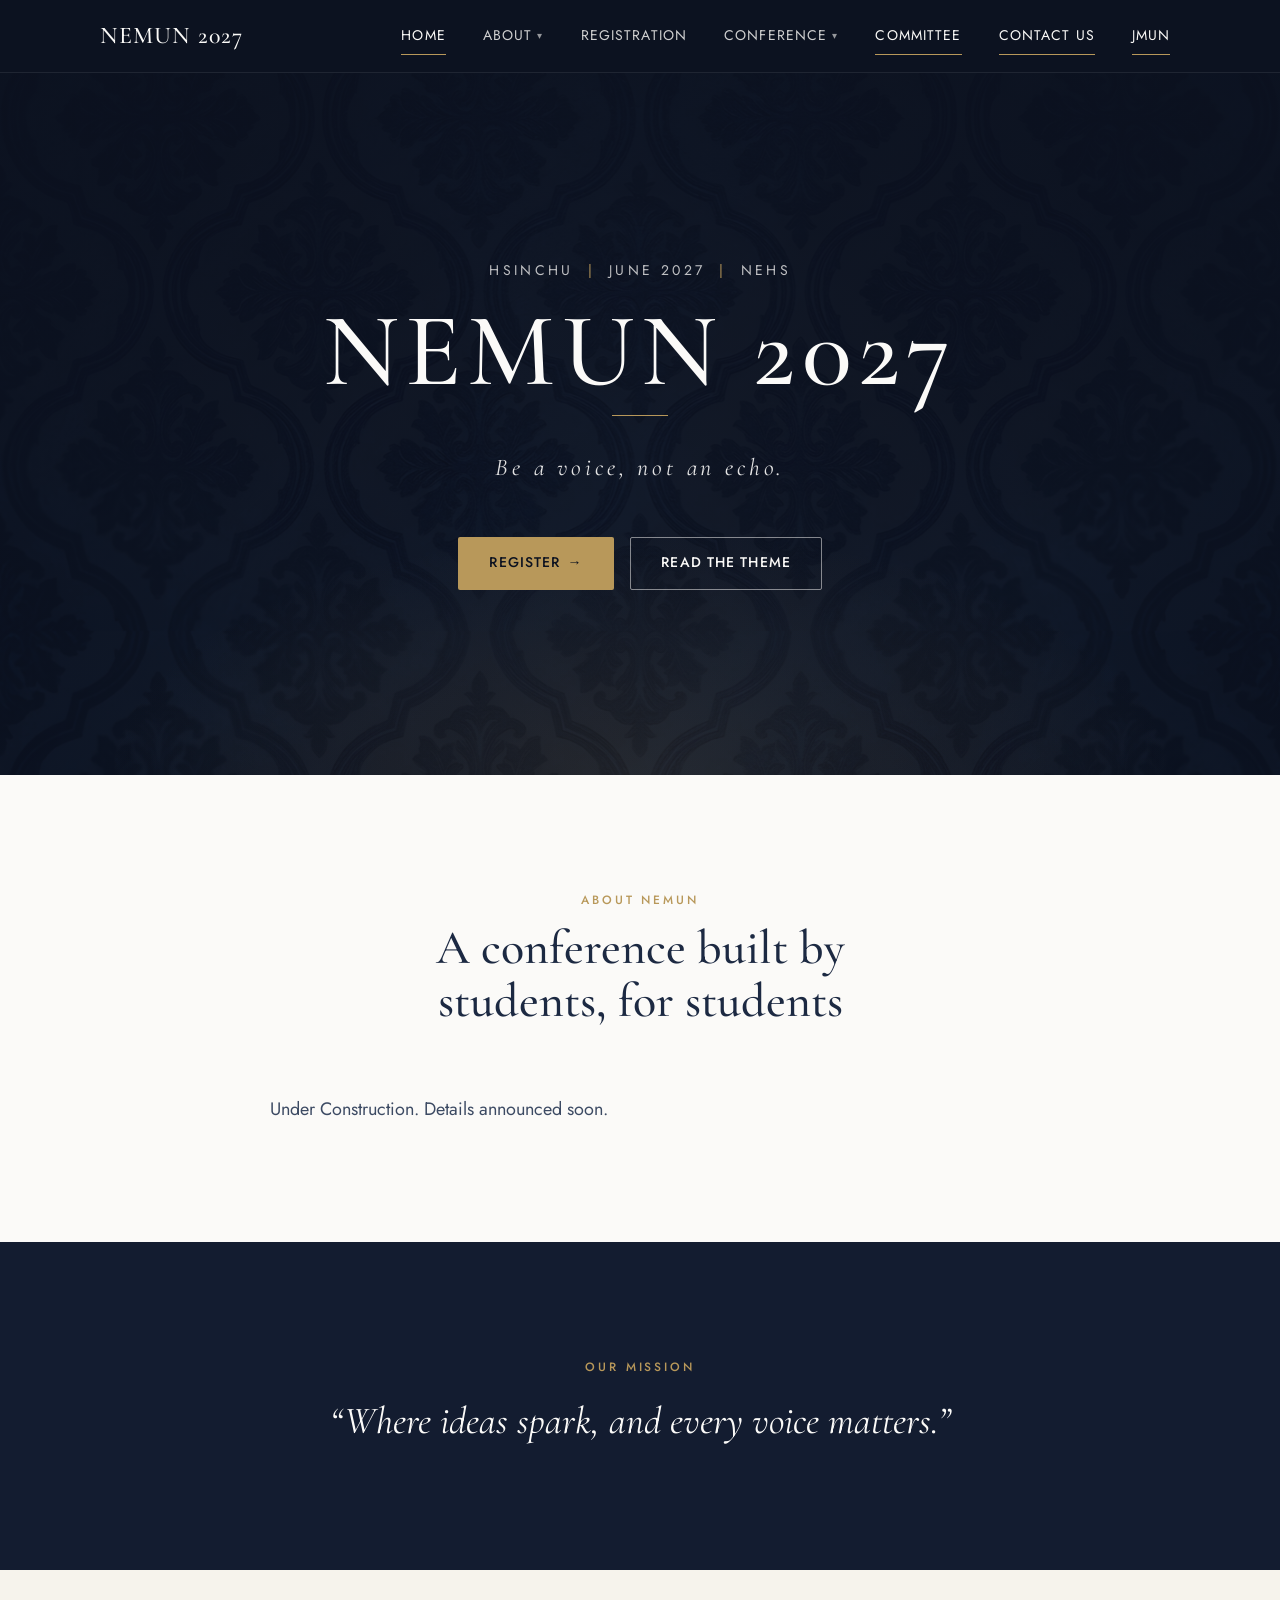
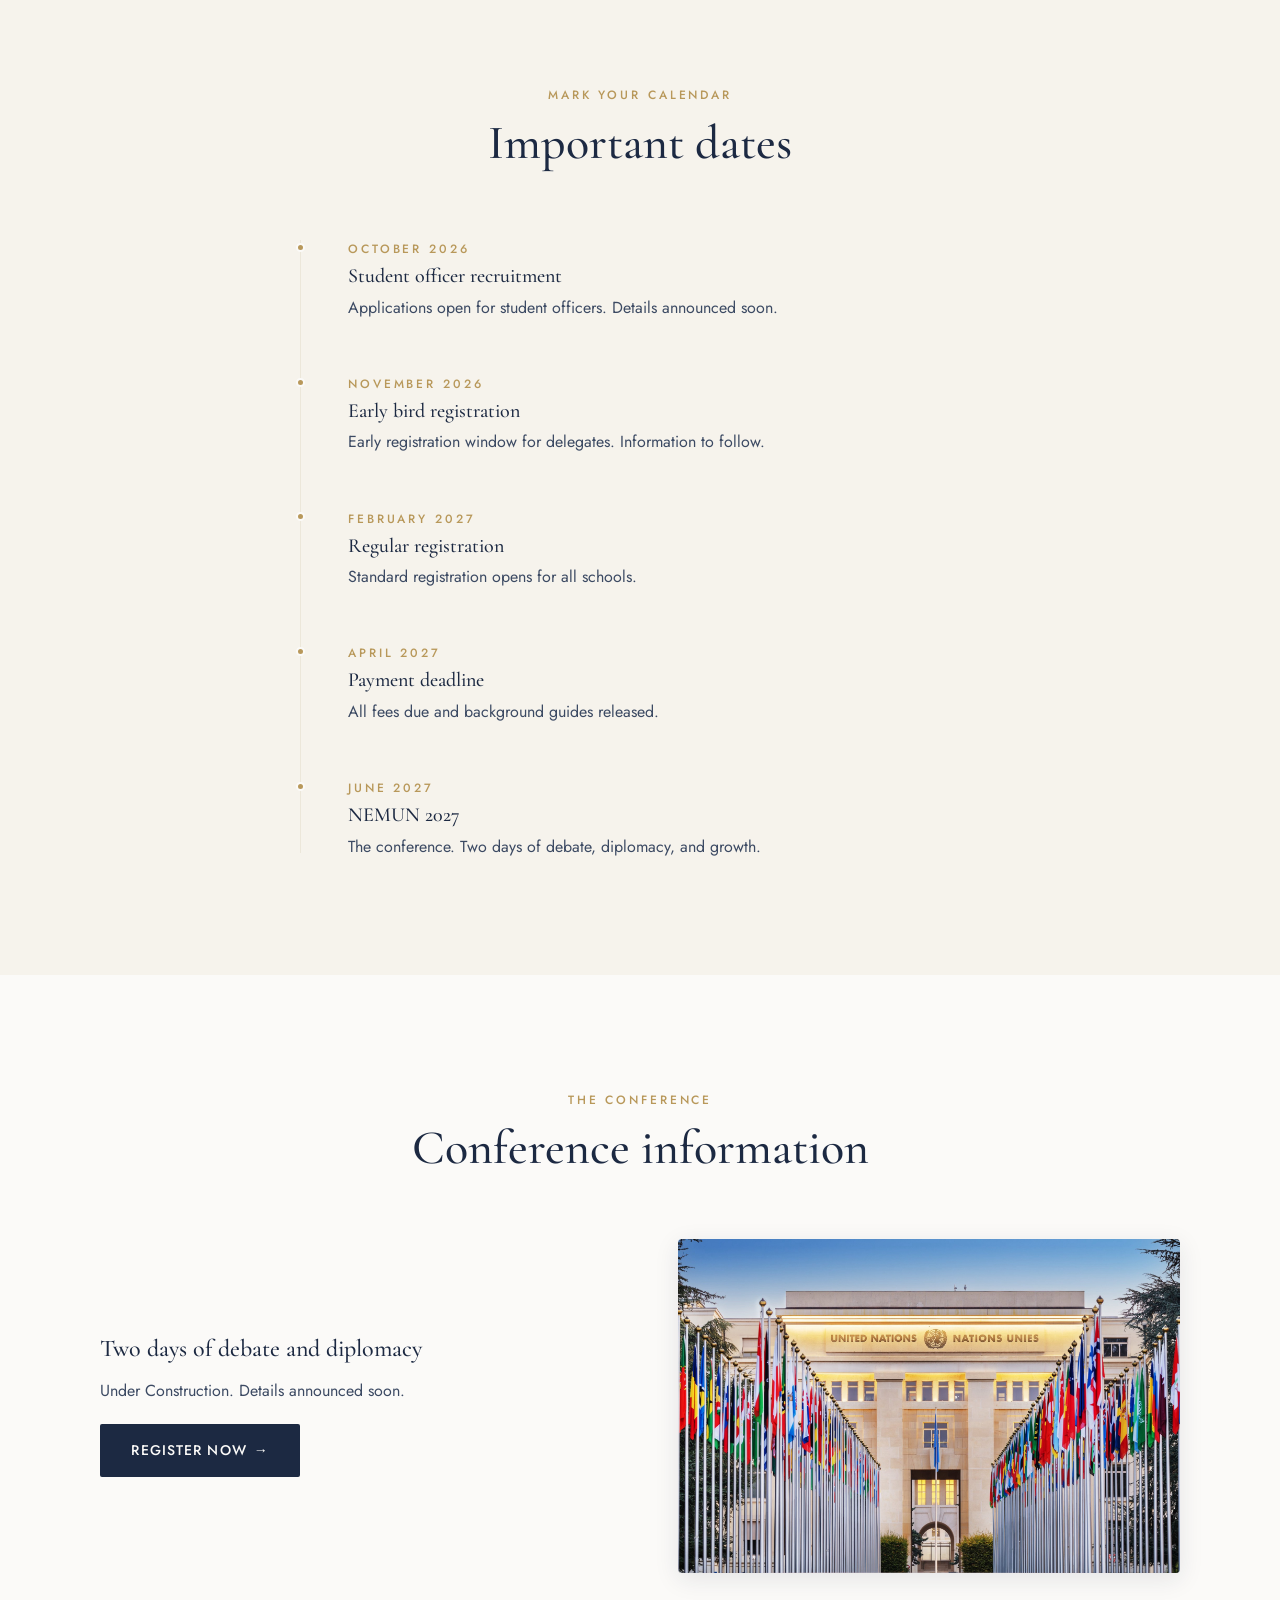
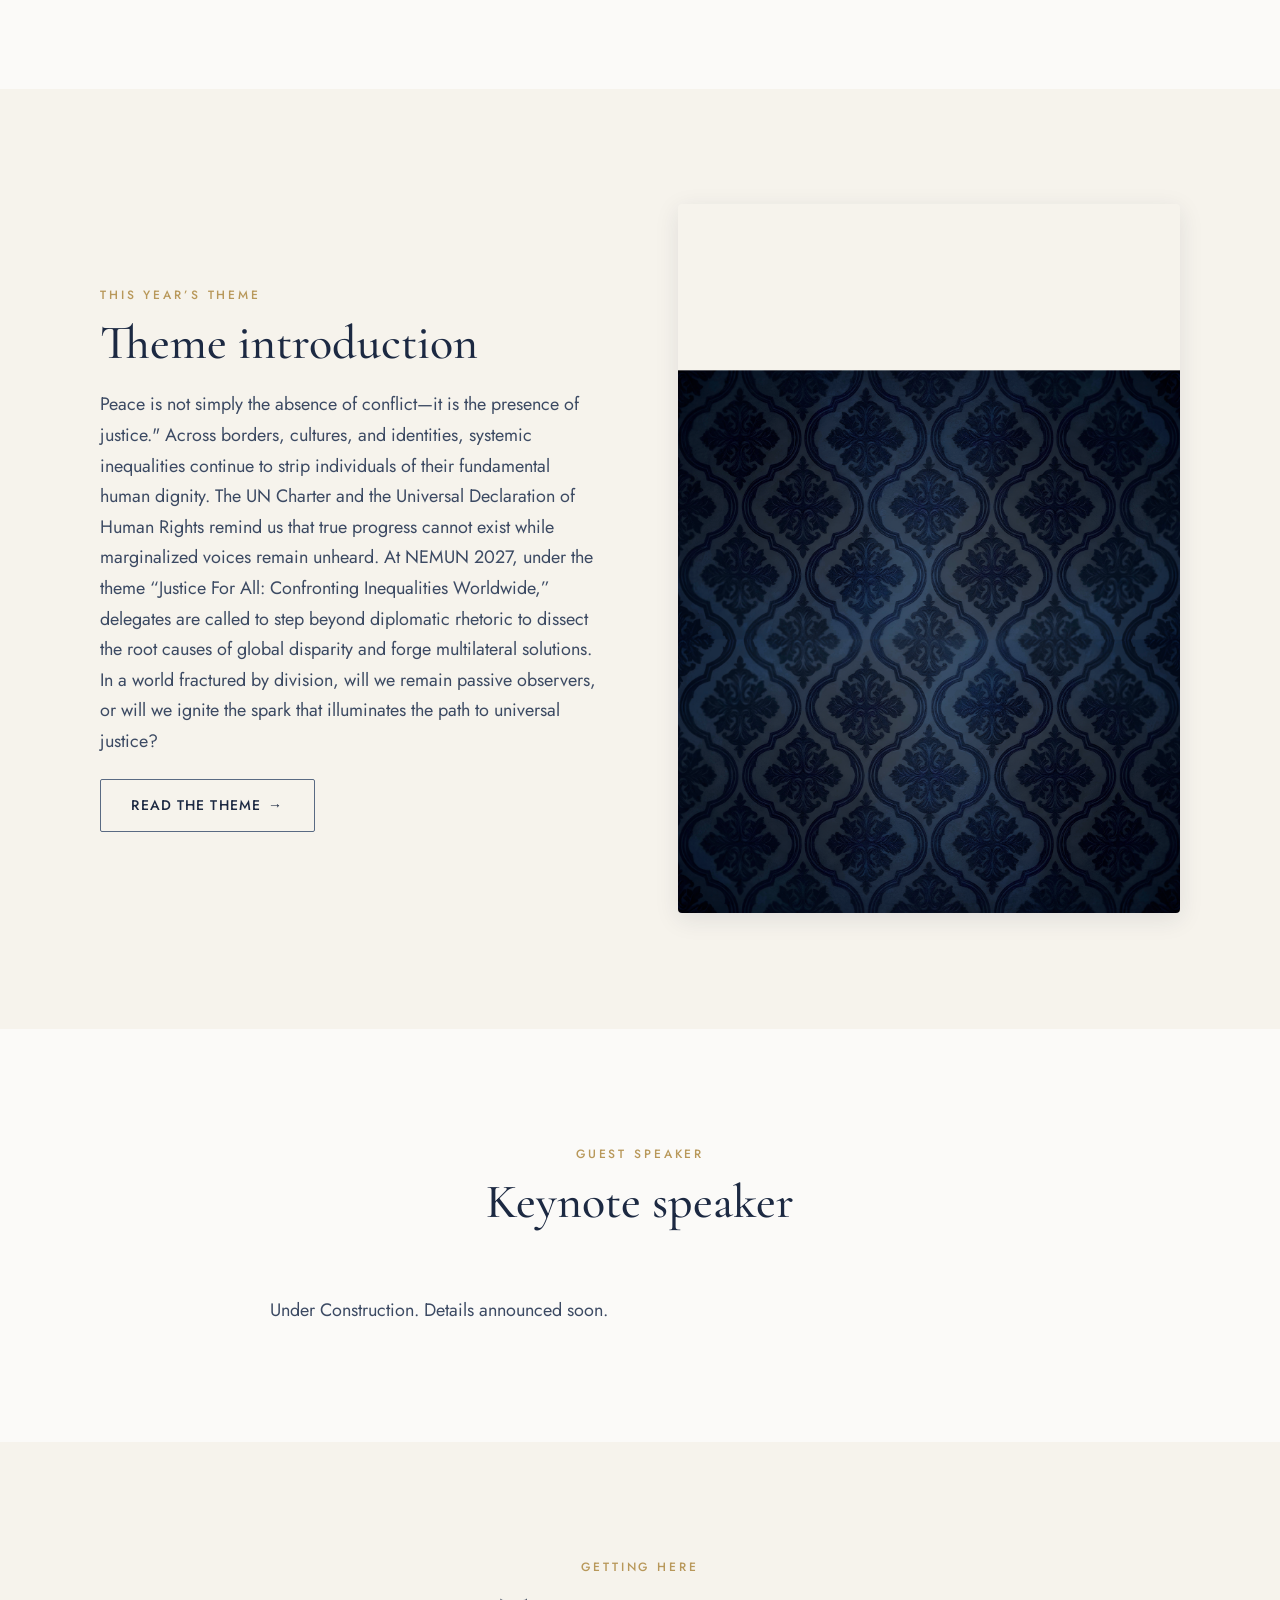
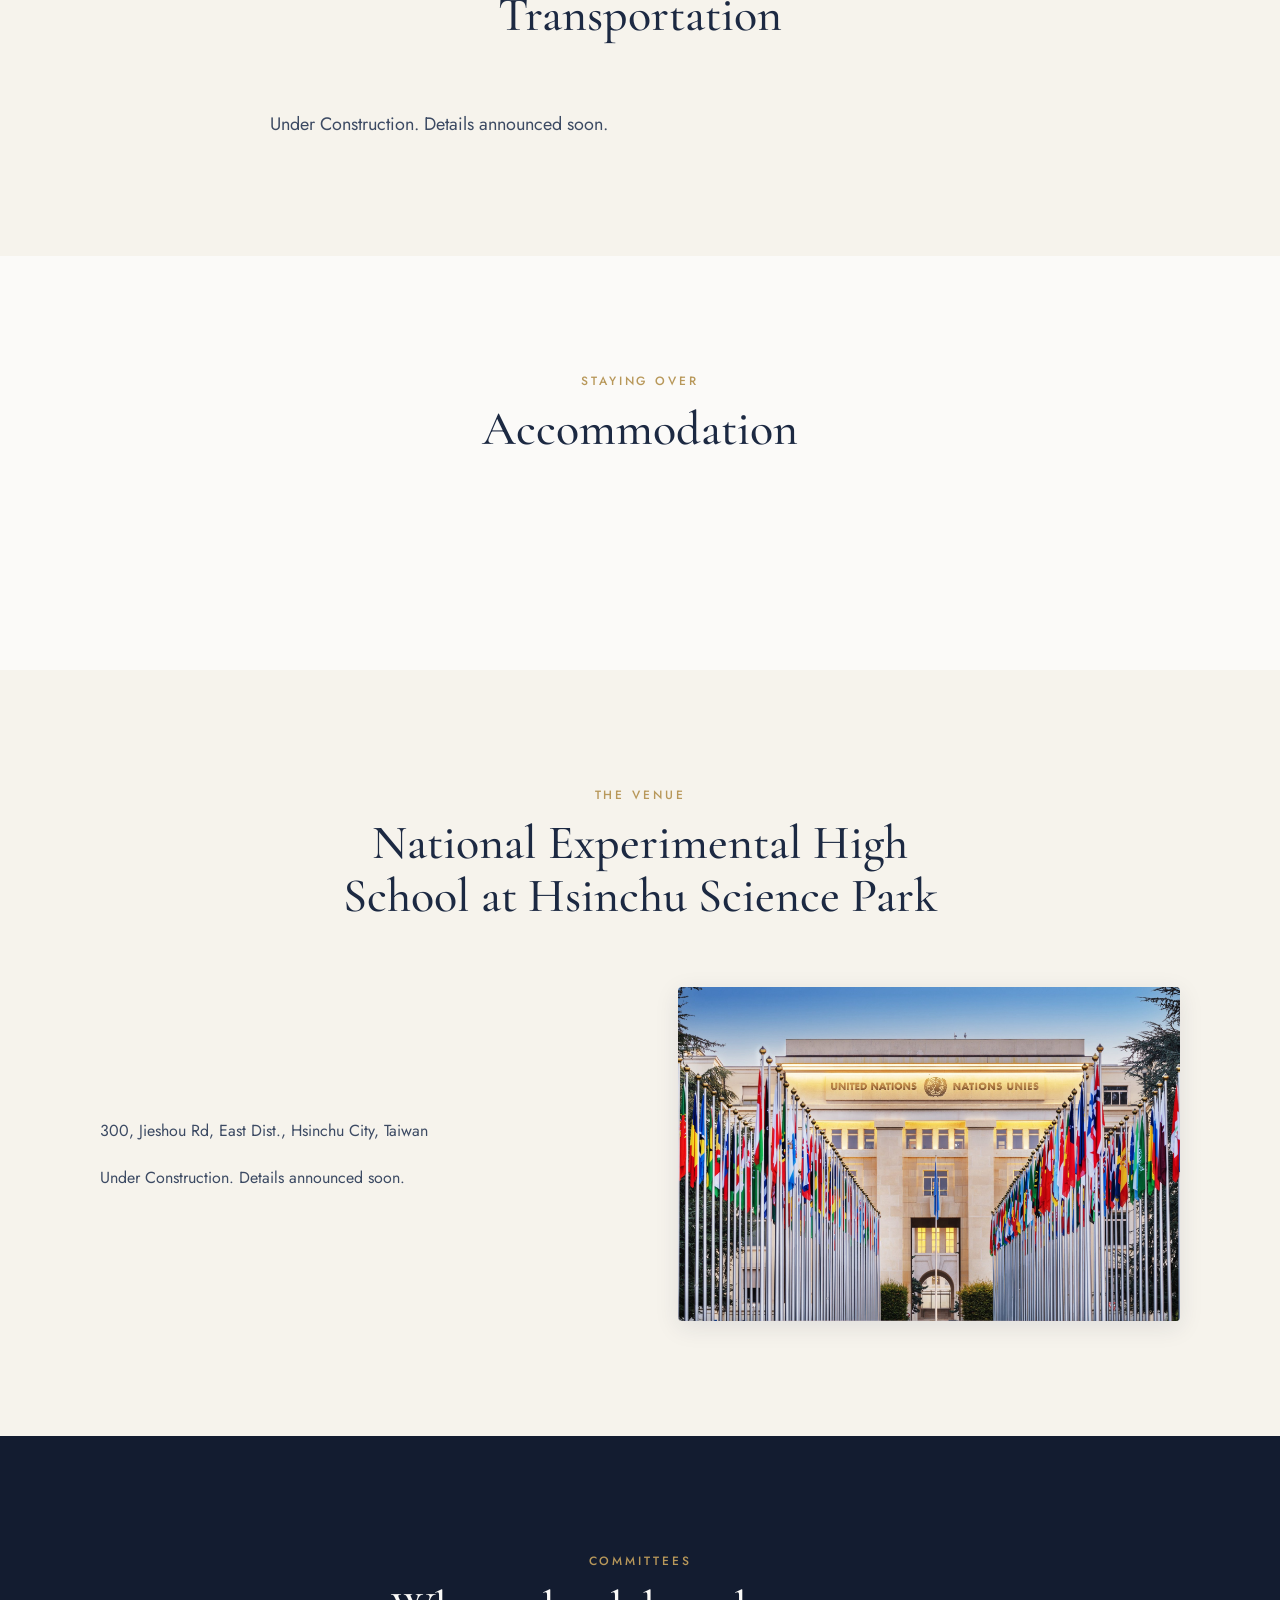
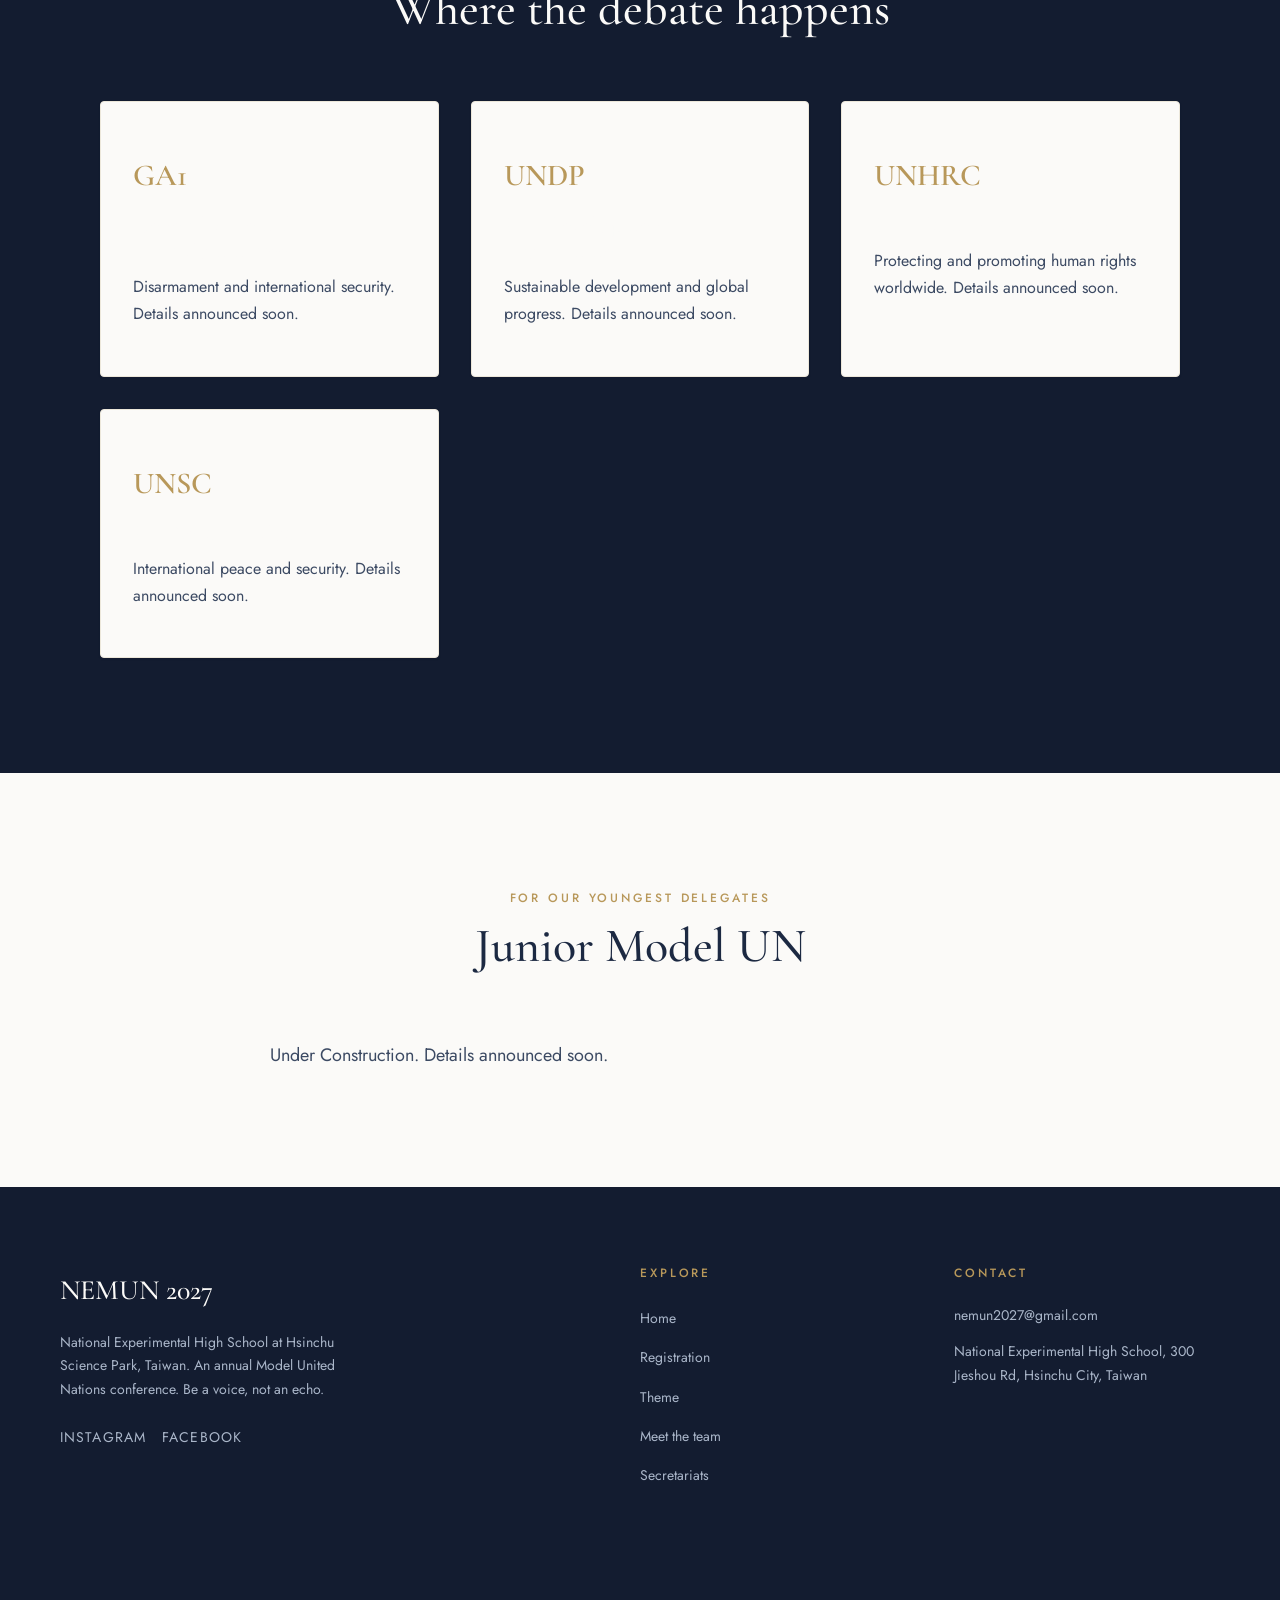
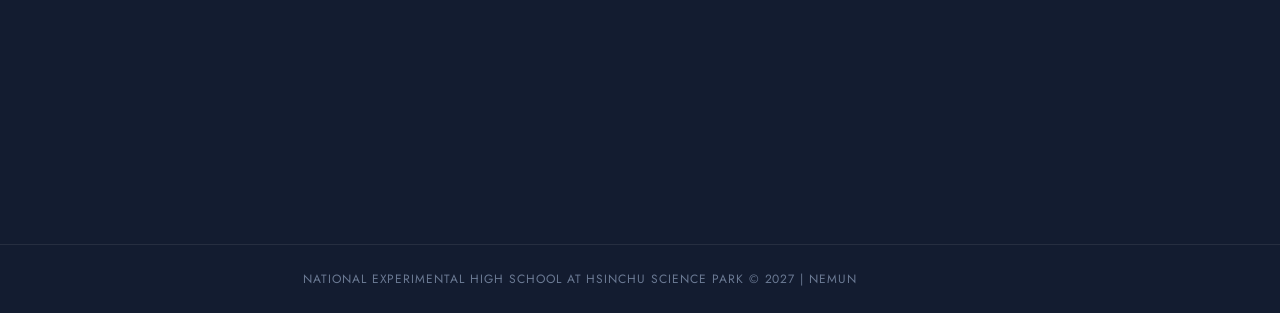
==== commit 87c107c4: "modified:   theme-introduction.html" ====
--- a/index.html
+++ b/index.html
@@ -211,14 +211,19 @@
         </div>
         <div class="card-grid reveal-group">
           <article class="card">
-            <span class="card-code">GA3</span>
-            <h3>General Assembly Third Committee</h3>
-            <p>Social, humanitarian and cultural affairs. Details announced soon.</p>
-          </article>
-          <article class="card">
-            <span class="card-code">ECOSOC</span>
-            <h3>UN Economic and Social Council</h3>
-            <p>Coordinating global solutions for a sustainable, just, and prosperous world. Details announced soon.</p>
+            <span class="card-code">GA1</span>
+            <h3>General Assembly First Committee</h3>
+            <p>Disarmament and international security. Details announced soon.</p>
+          </article>
+          <article class="card">
+            <span class="card-code">UNDP</span>
+            <h3>UN Development Programme</h3>
+            <p>Sustainable development and global progress. Details announced soon.</p>
+          </article>
+          <article class="card">
+            <span class="card-code">UNHRC</span>
+            <h3>UN Human Rights Council</h3>
+            <p>Protecting and promoting human rights worldwide. Details announced soon.</p>
           </article>
           <article class="card">
             <span class="card-code">UNSC</span>
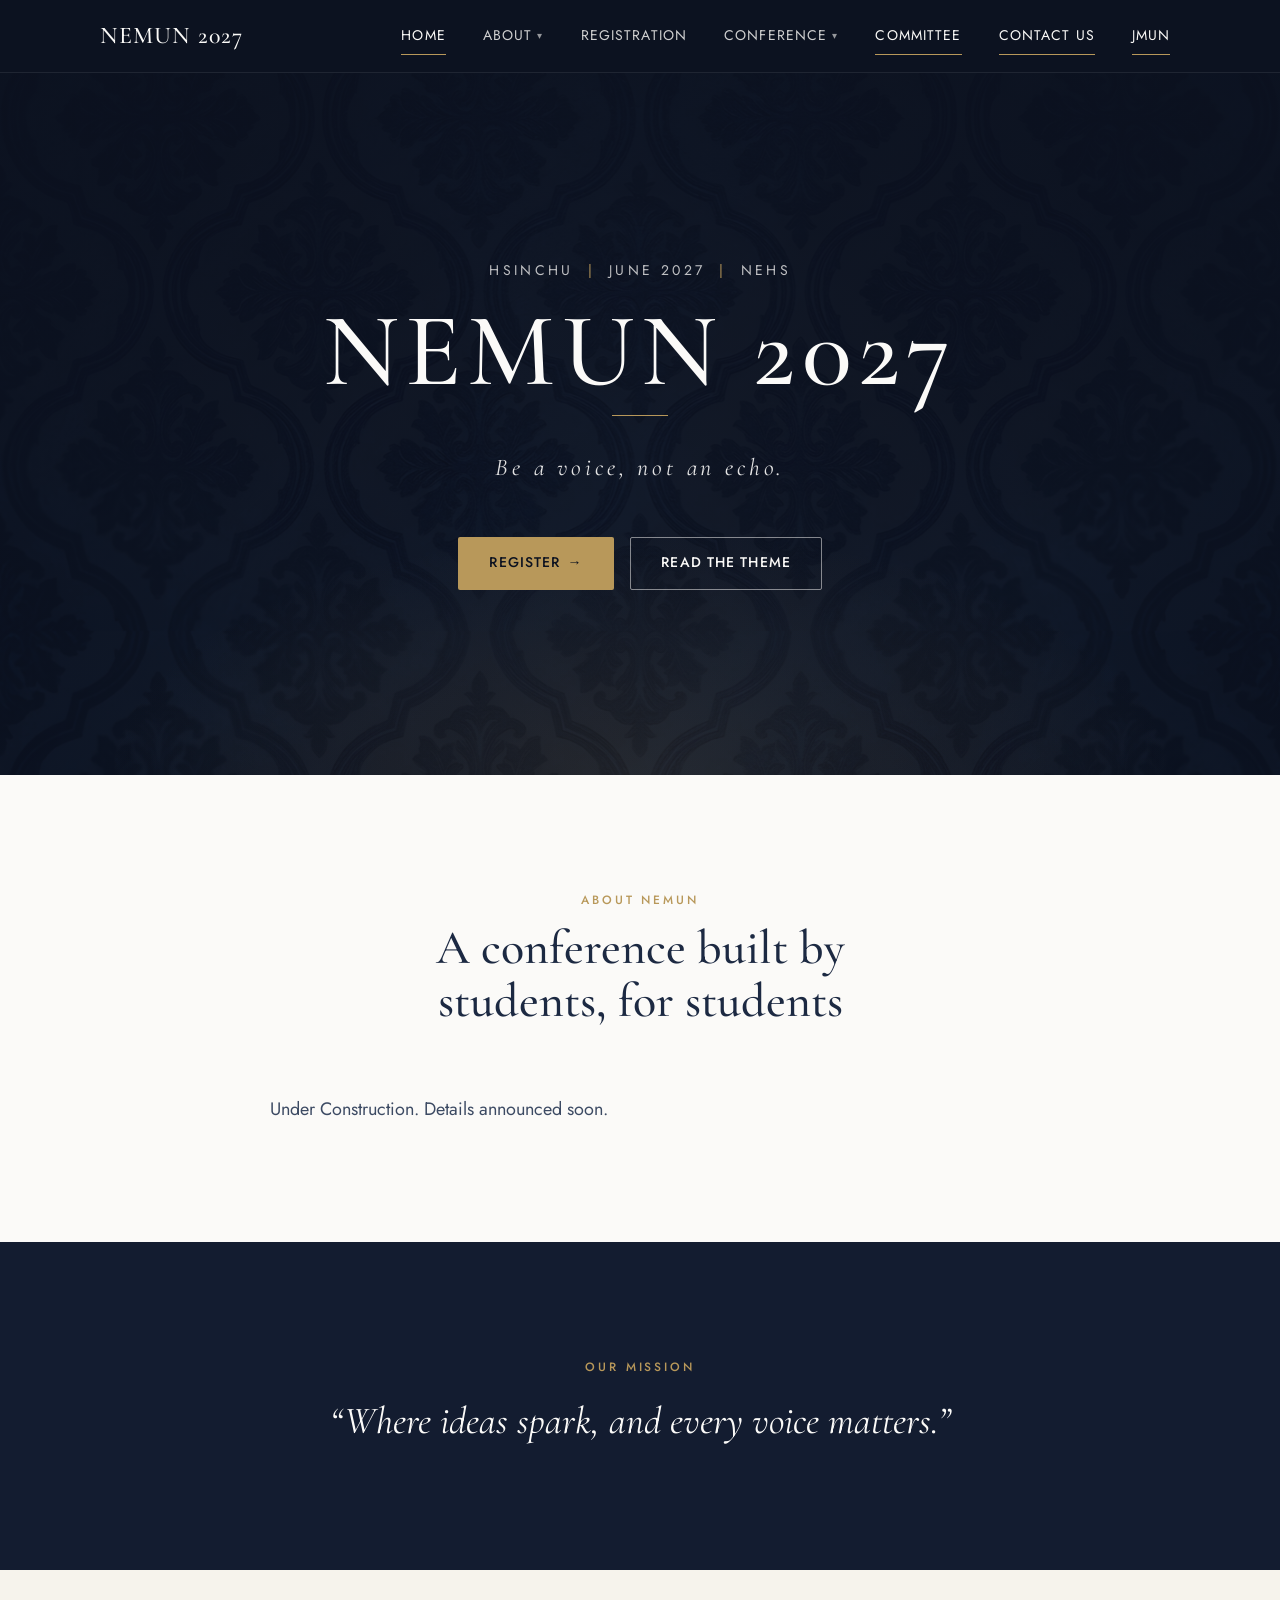
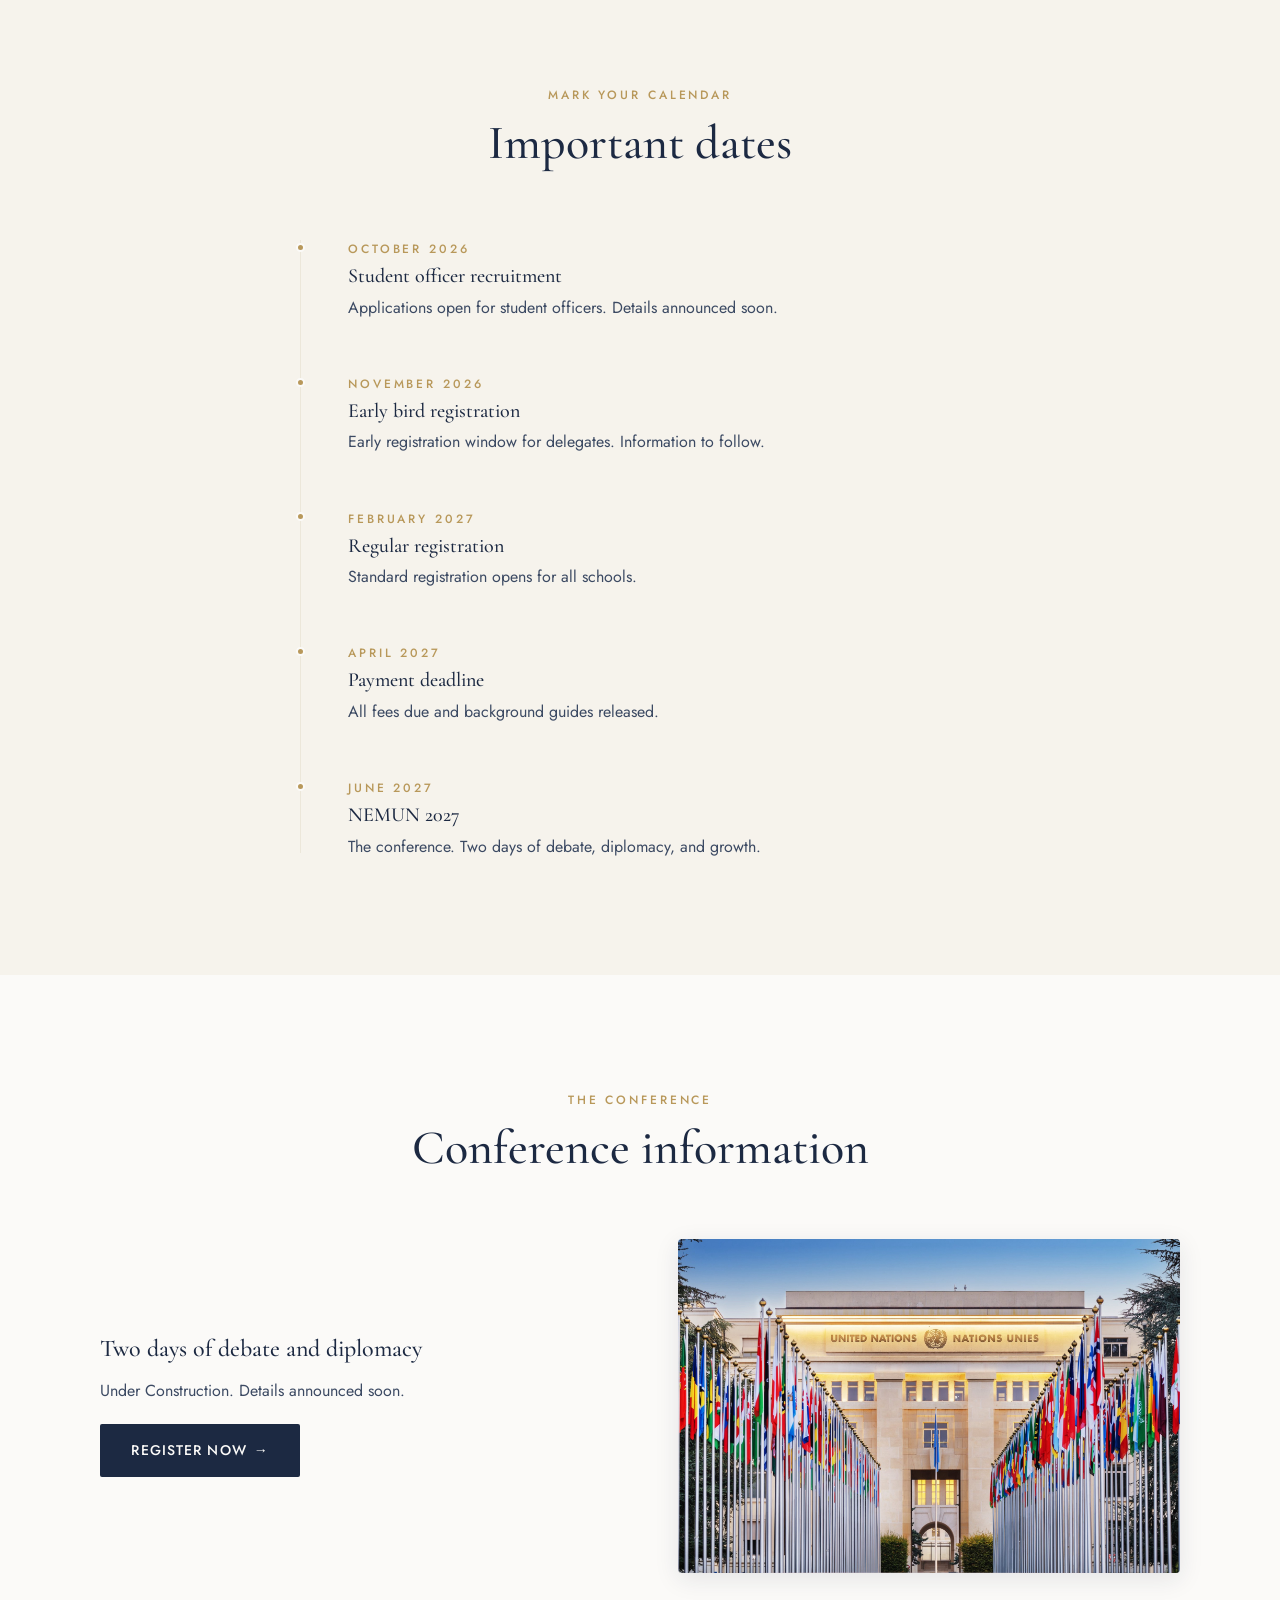
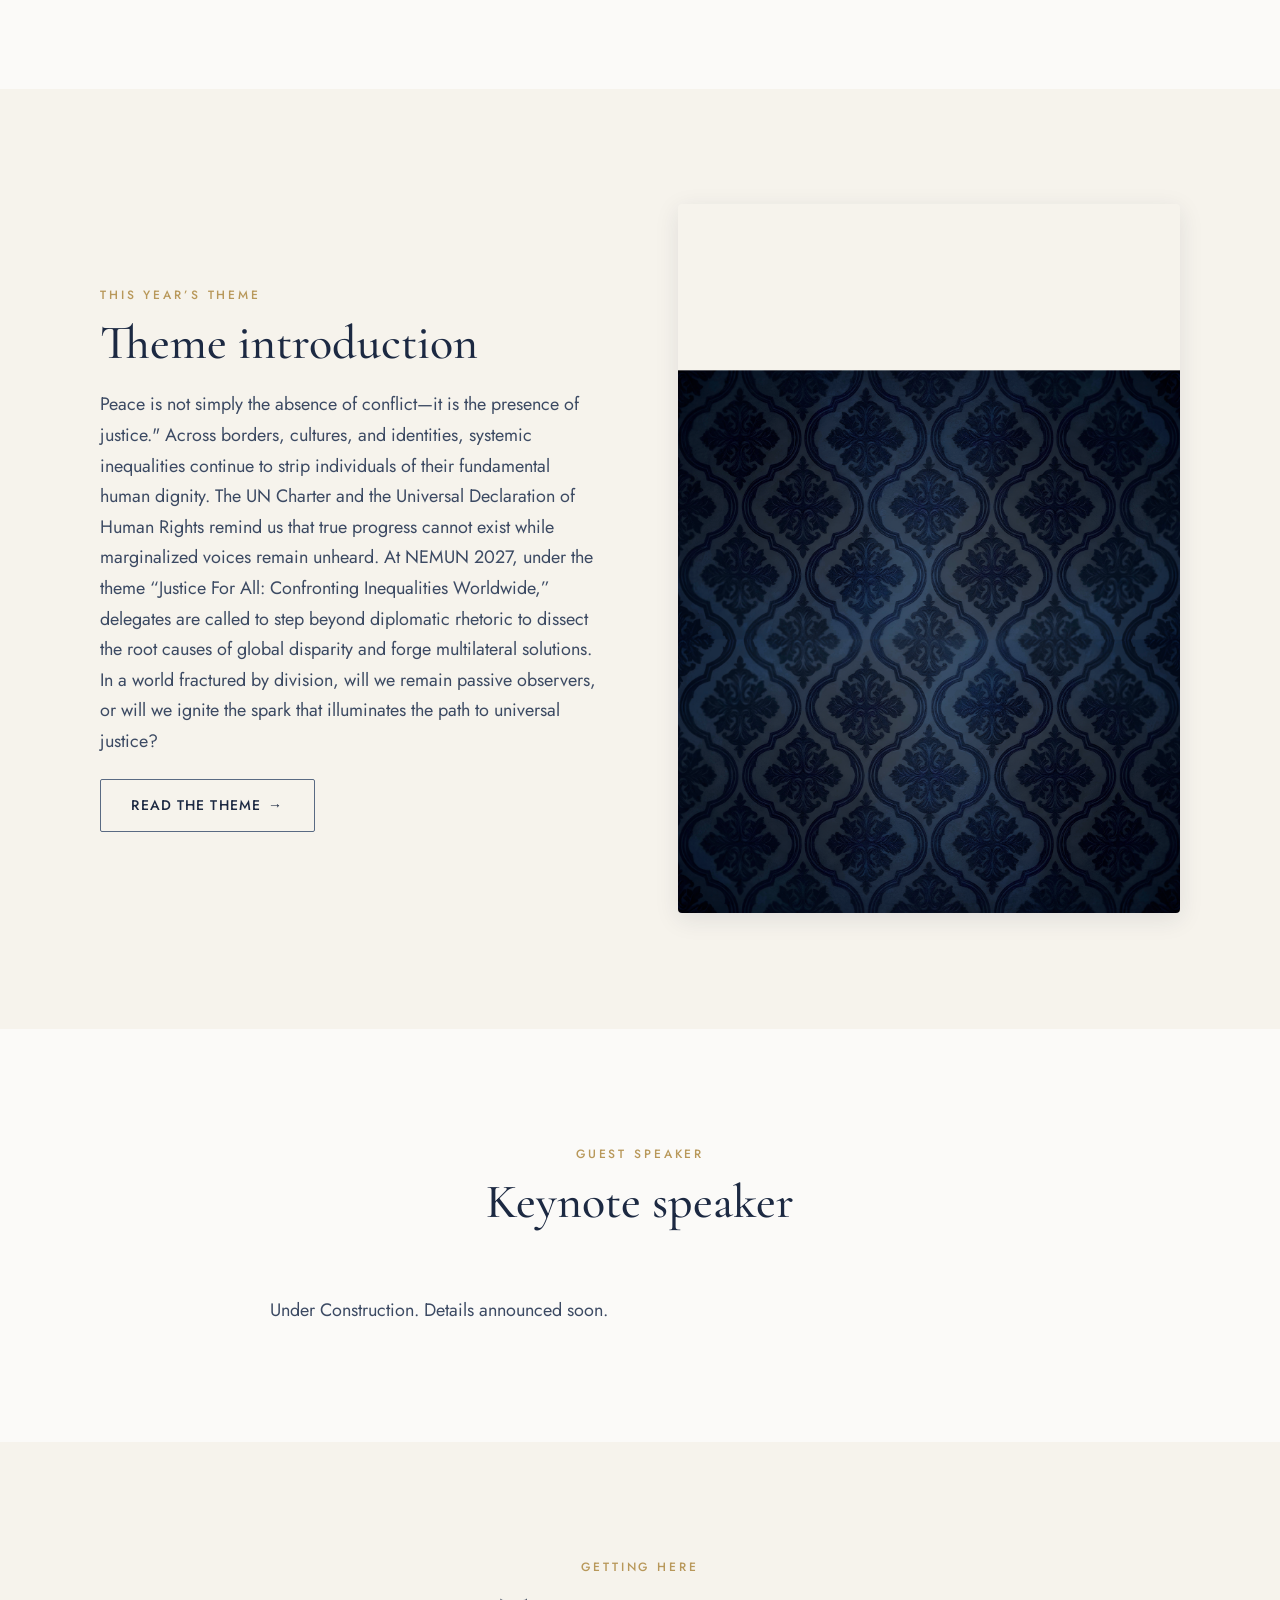
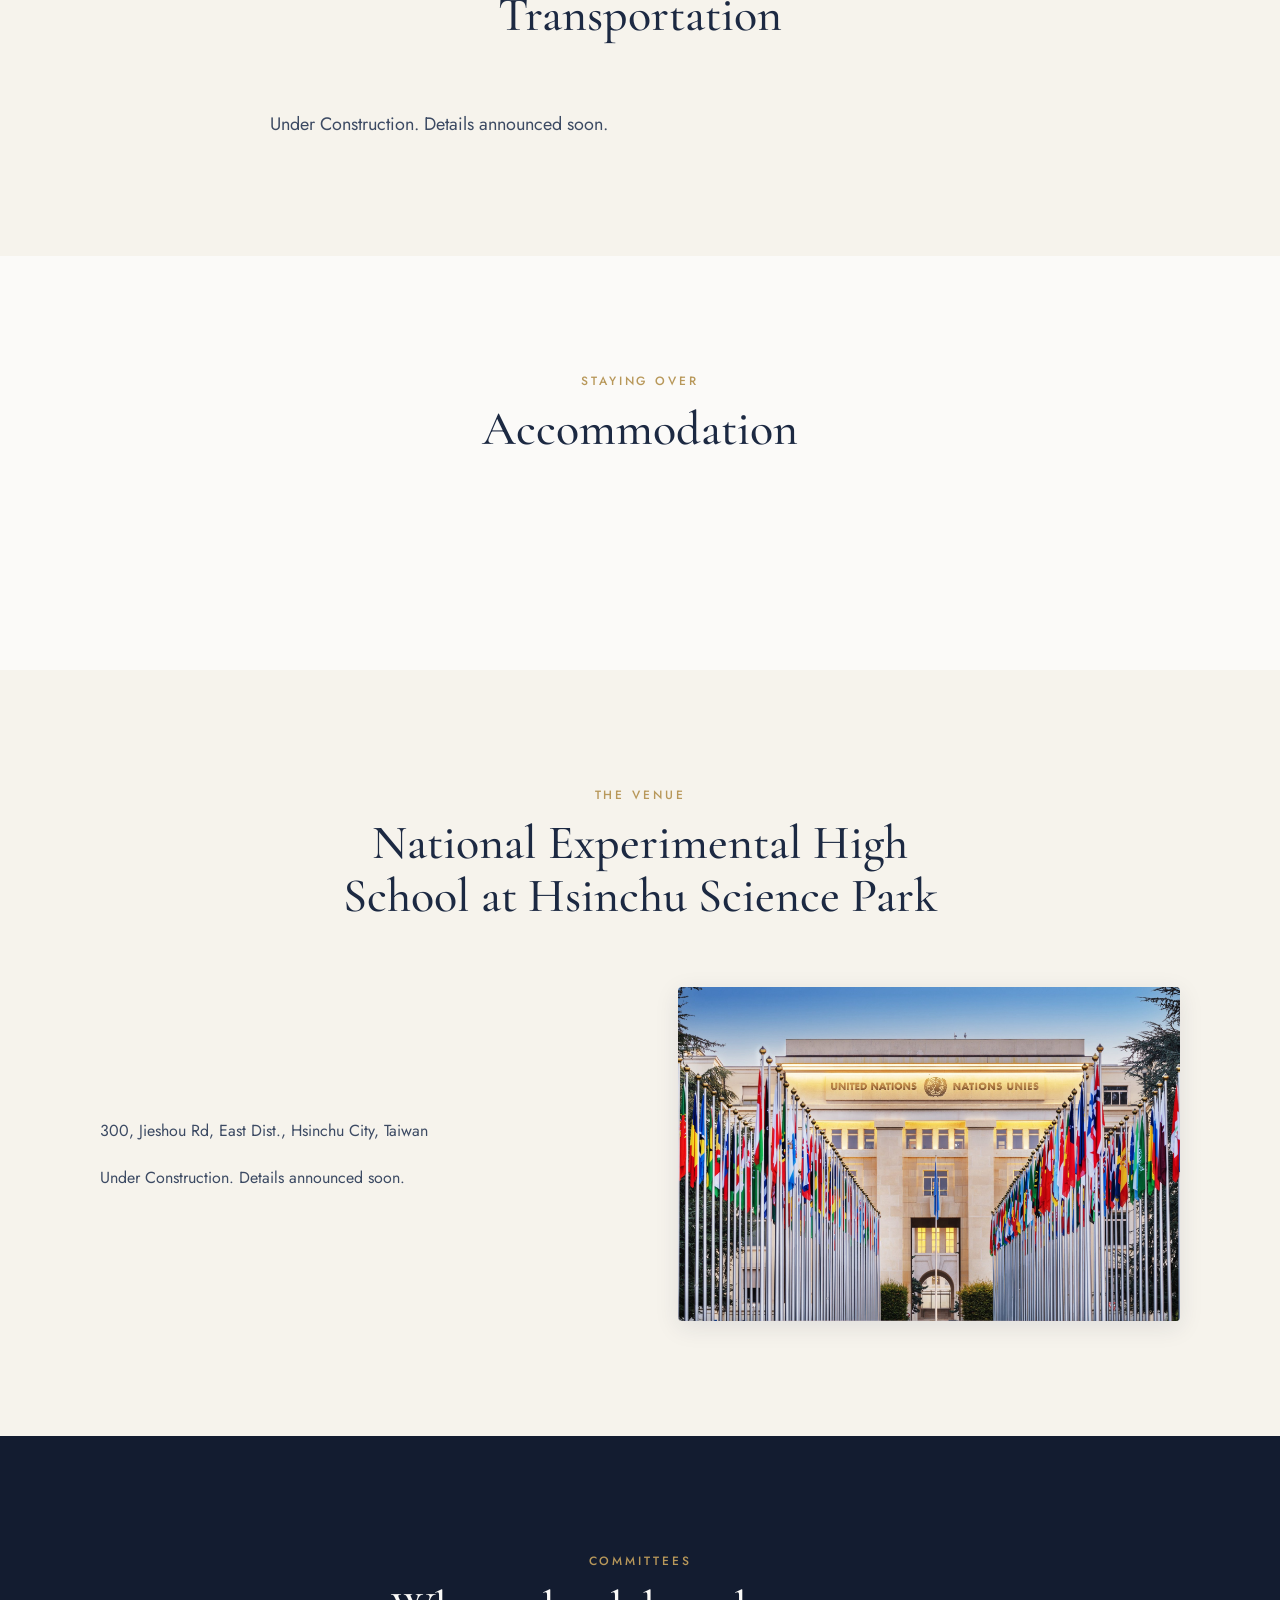
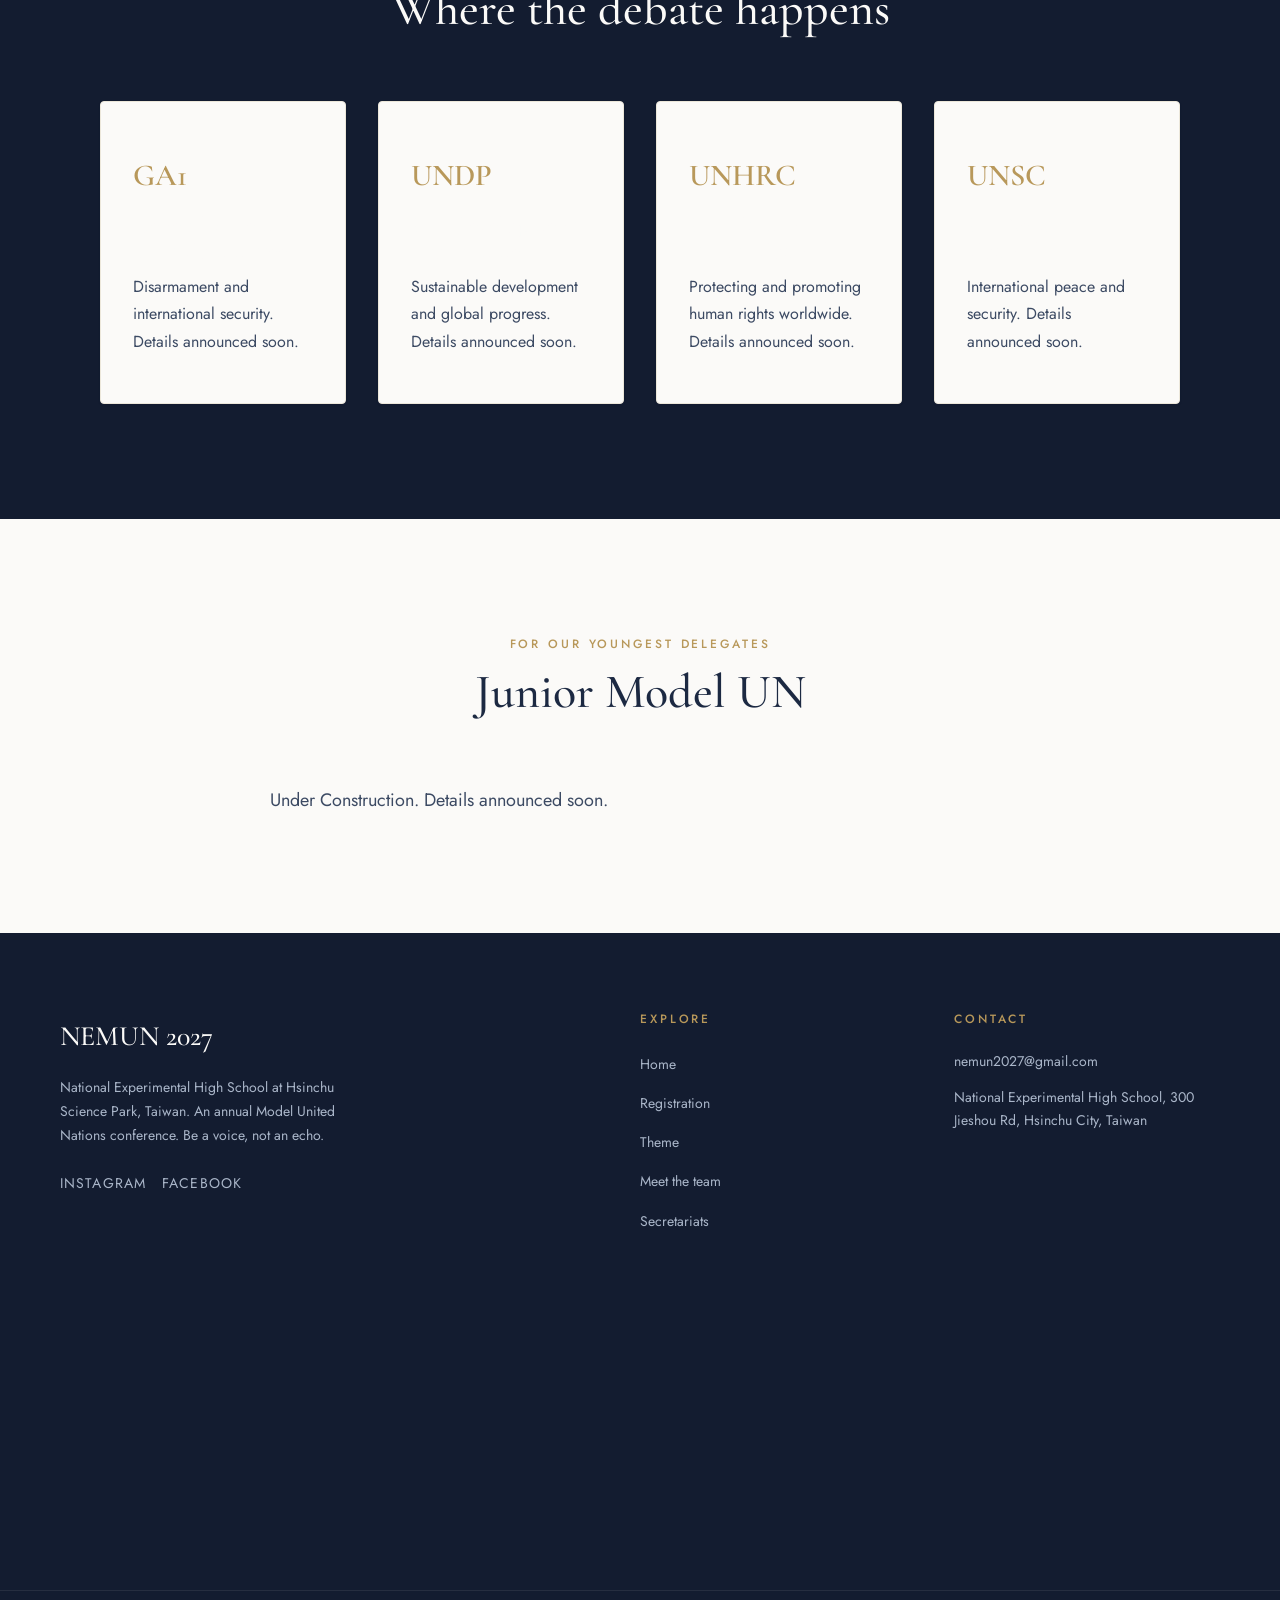
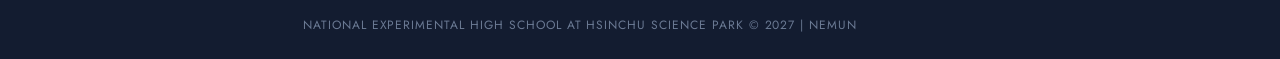
==== commit 905aa7e4: "Put committee cards on one row" ====
--- a/index.html
+++ b/index.html
@@ -209,7 +209,7 @@
           <p class="eyebrow">Committees</p>
           <h2 class="section-title">Where the debate happens</h2>
         </div>
-        <div class="card-grid reveal-group">
+        <div class="card-grid card-grid--four reveal-group">
           <article class="card">
             <span class="card-code">GA1</span>
             <h3>General Assembly First Committee</h3>
--- a/sections.css
+++ b/sections.css
@@ -155,6 +155,22 @@
   gap: var(--space-6);
 }
 
+.card-grid--four {
+  grid-template-columns: repeat(4, minmax(0, 1fr));
+}
+
+@media (max-width: 900px) {
+  .card-grid--four {
+    grid-template-columns: repeat(2, minmax(0, 1fr));
+  }
+}
+
+@media (max-width: 560px) {
+  .card-grid--four {
+    grid-template-columns: 1fr;
+  }
+}
+
 .card {
   position: relative;
   background: var(--cream-50);
